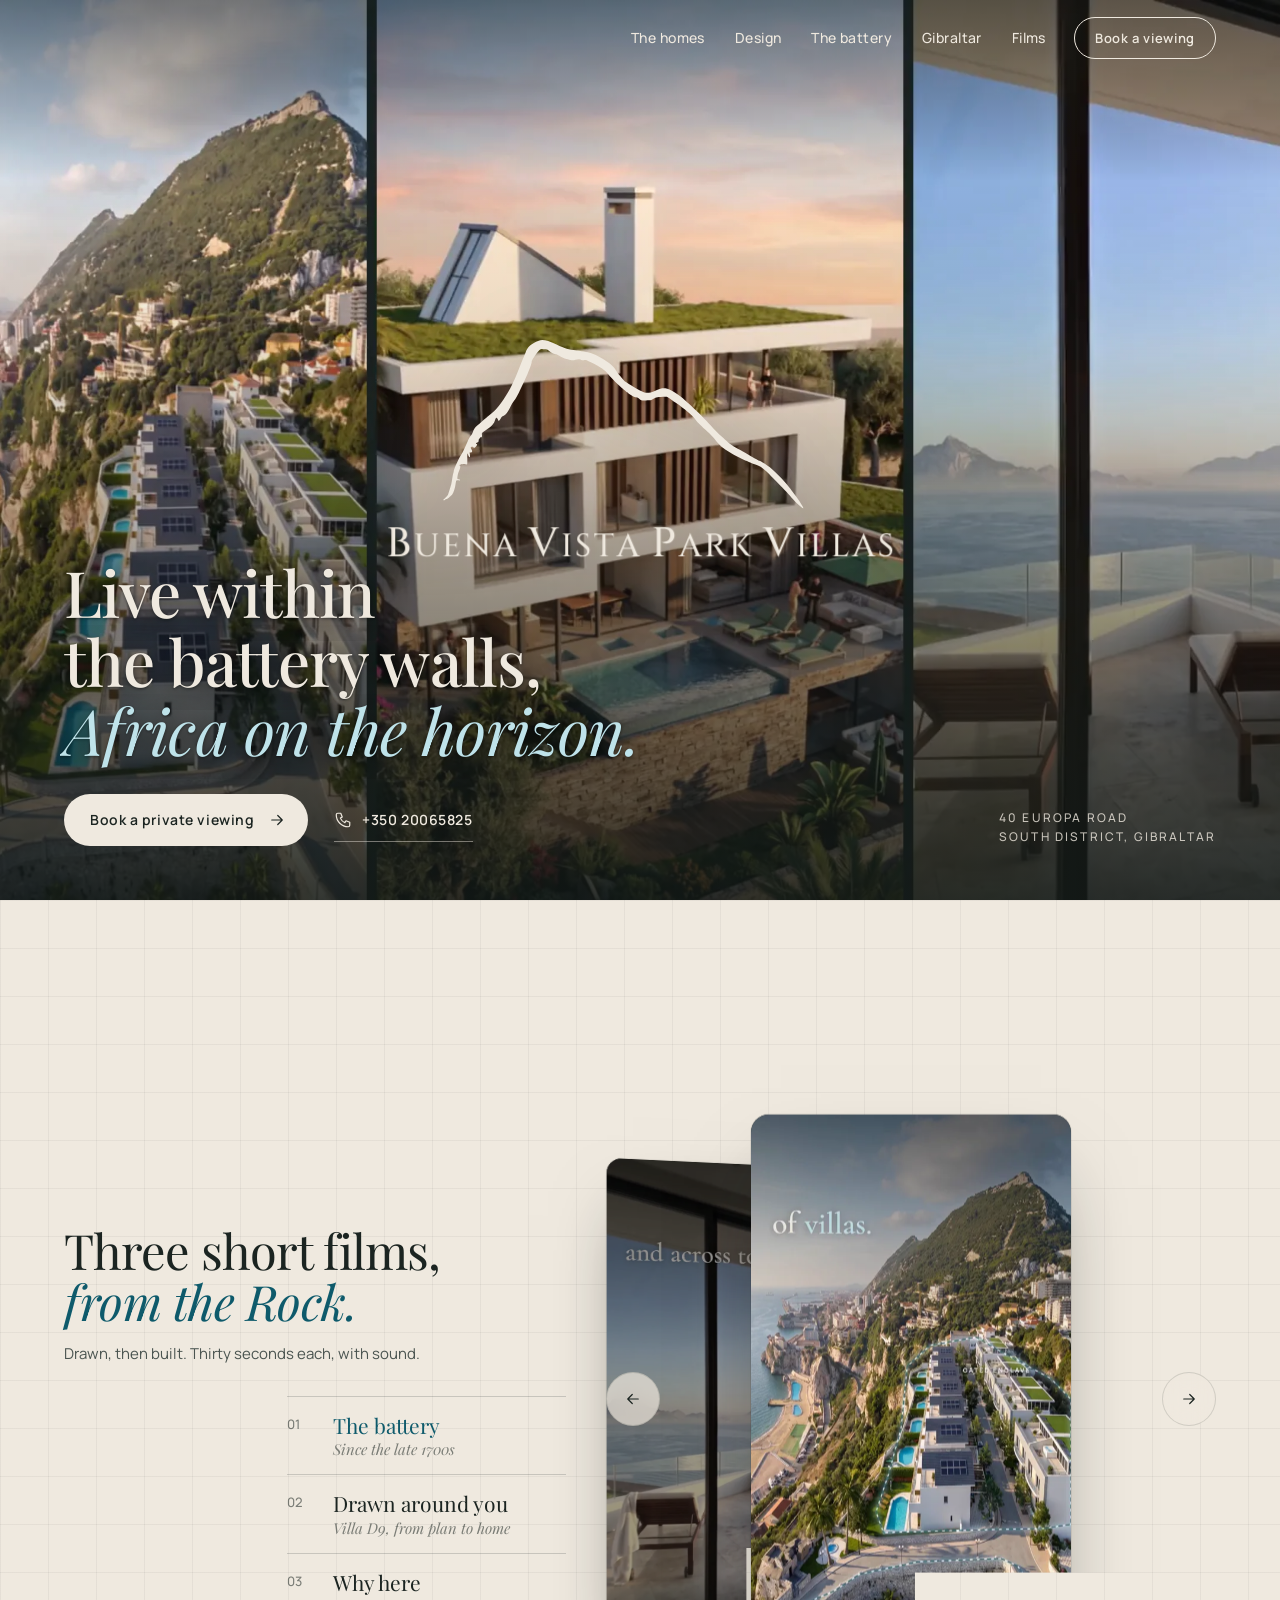
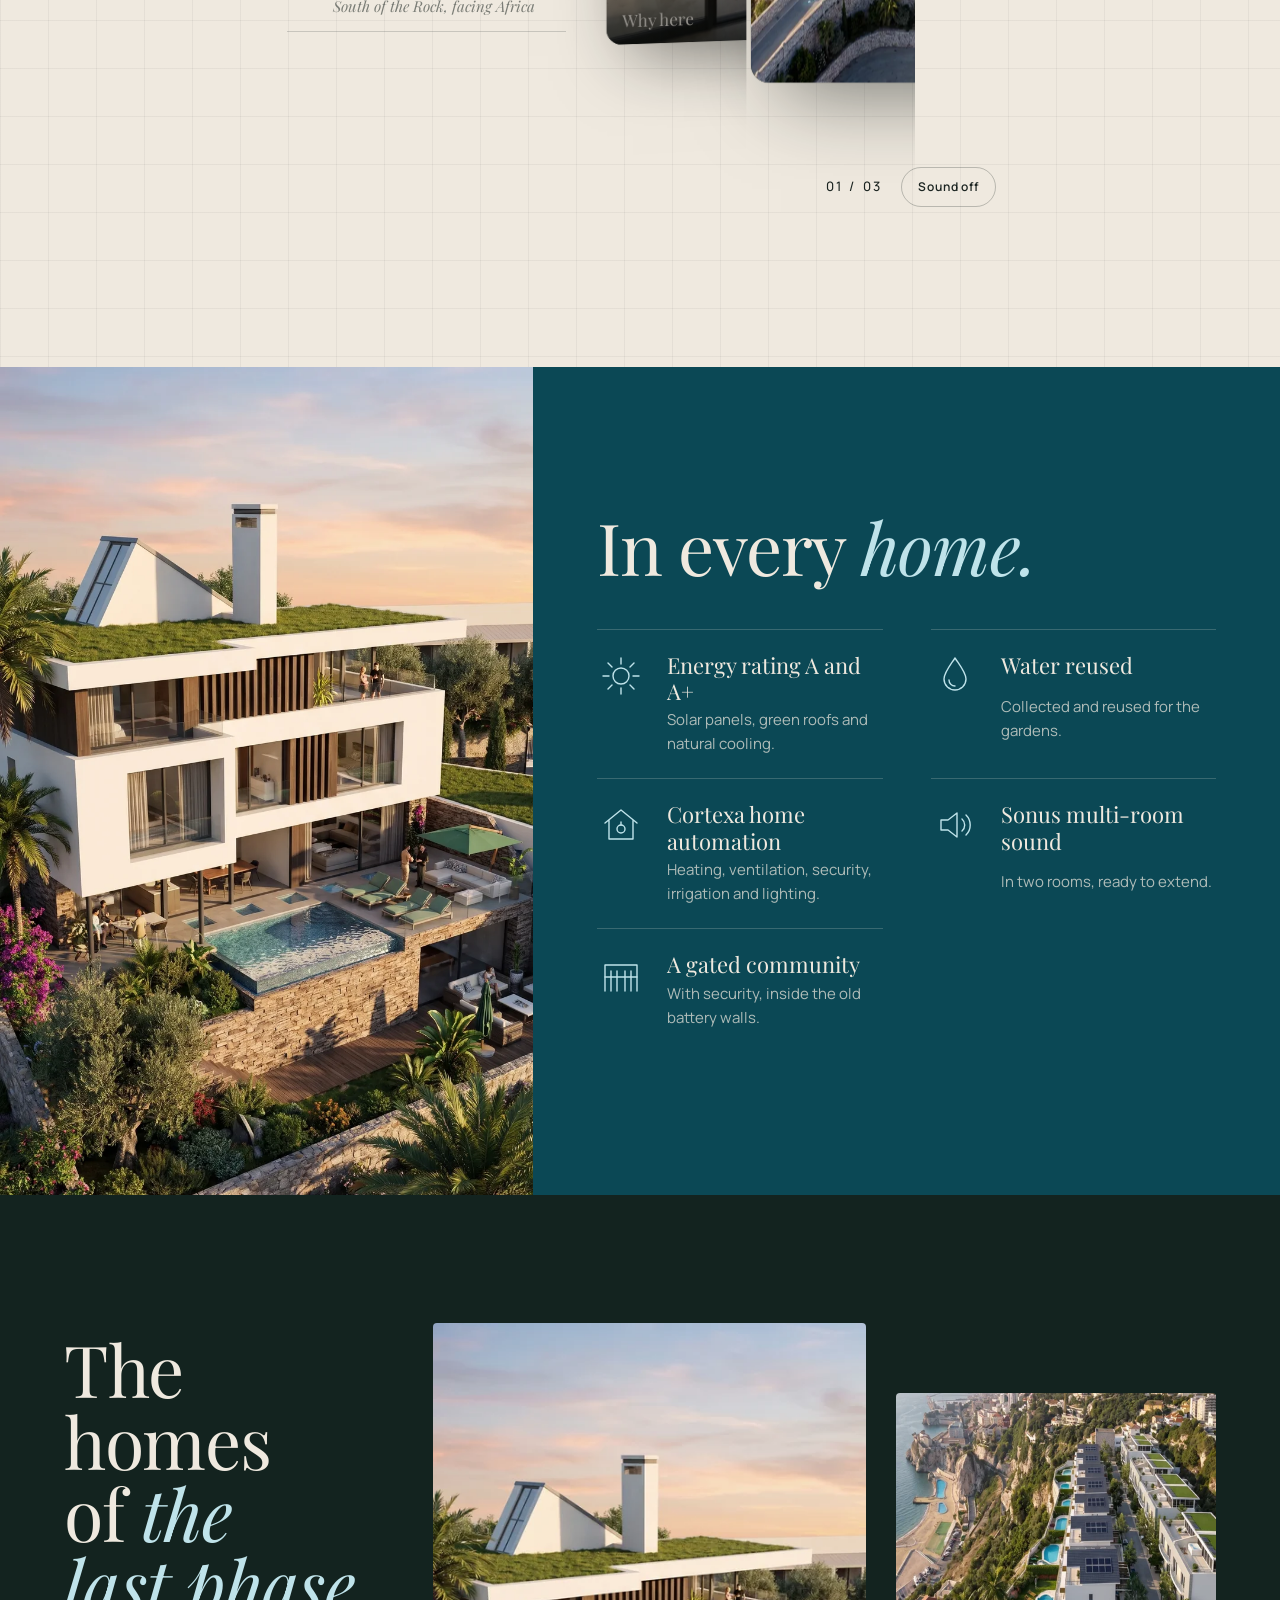
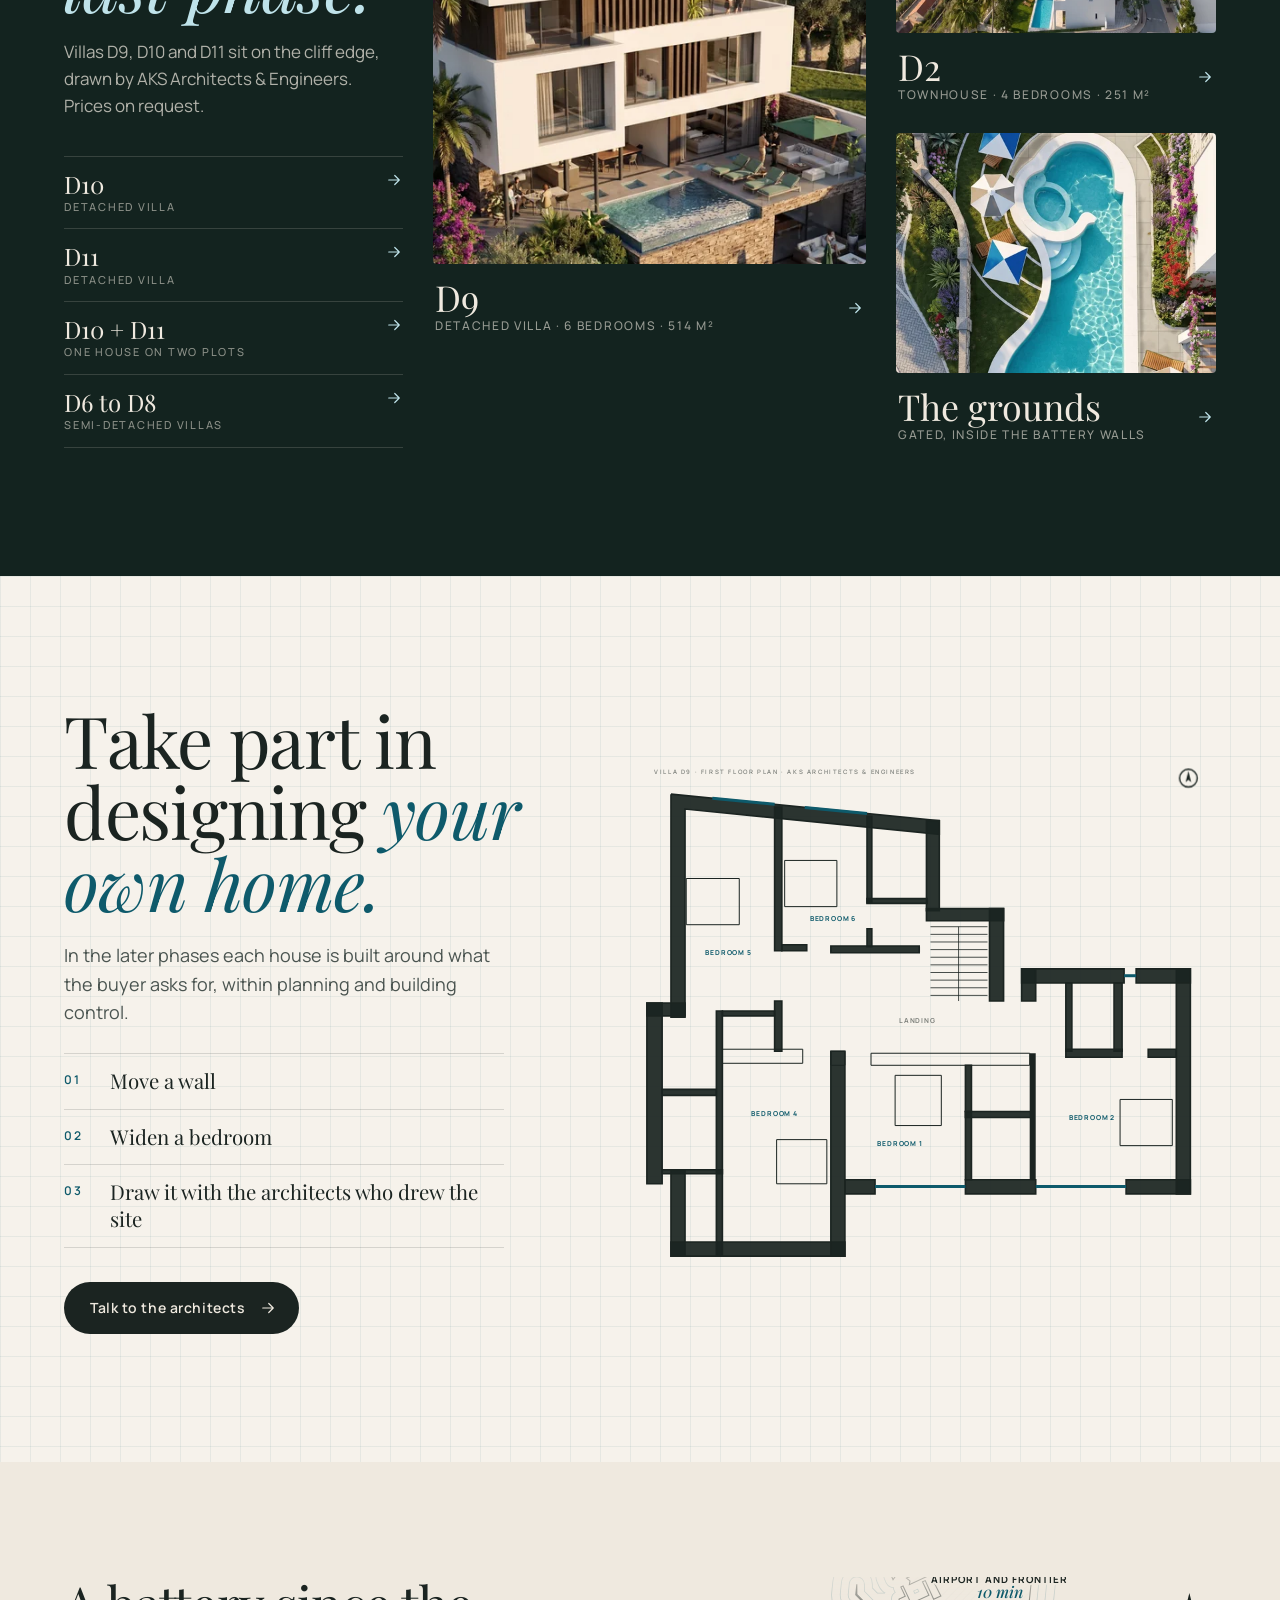
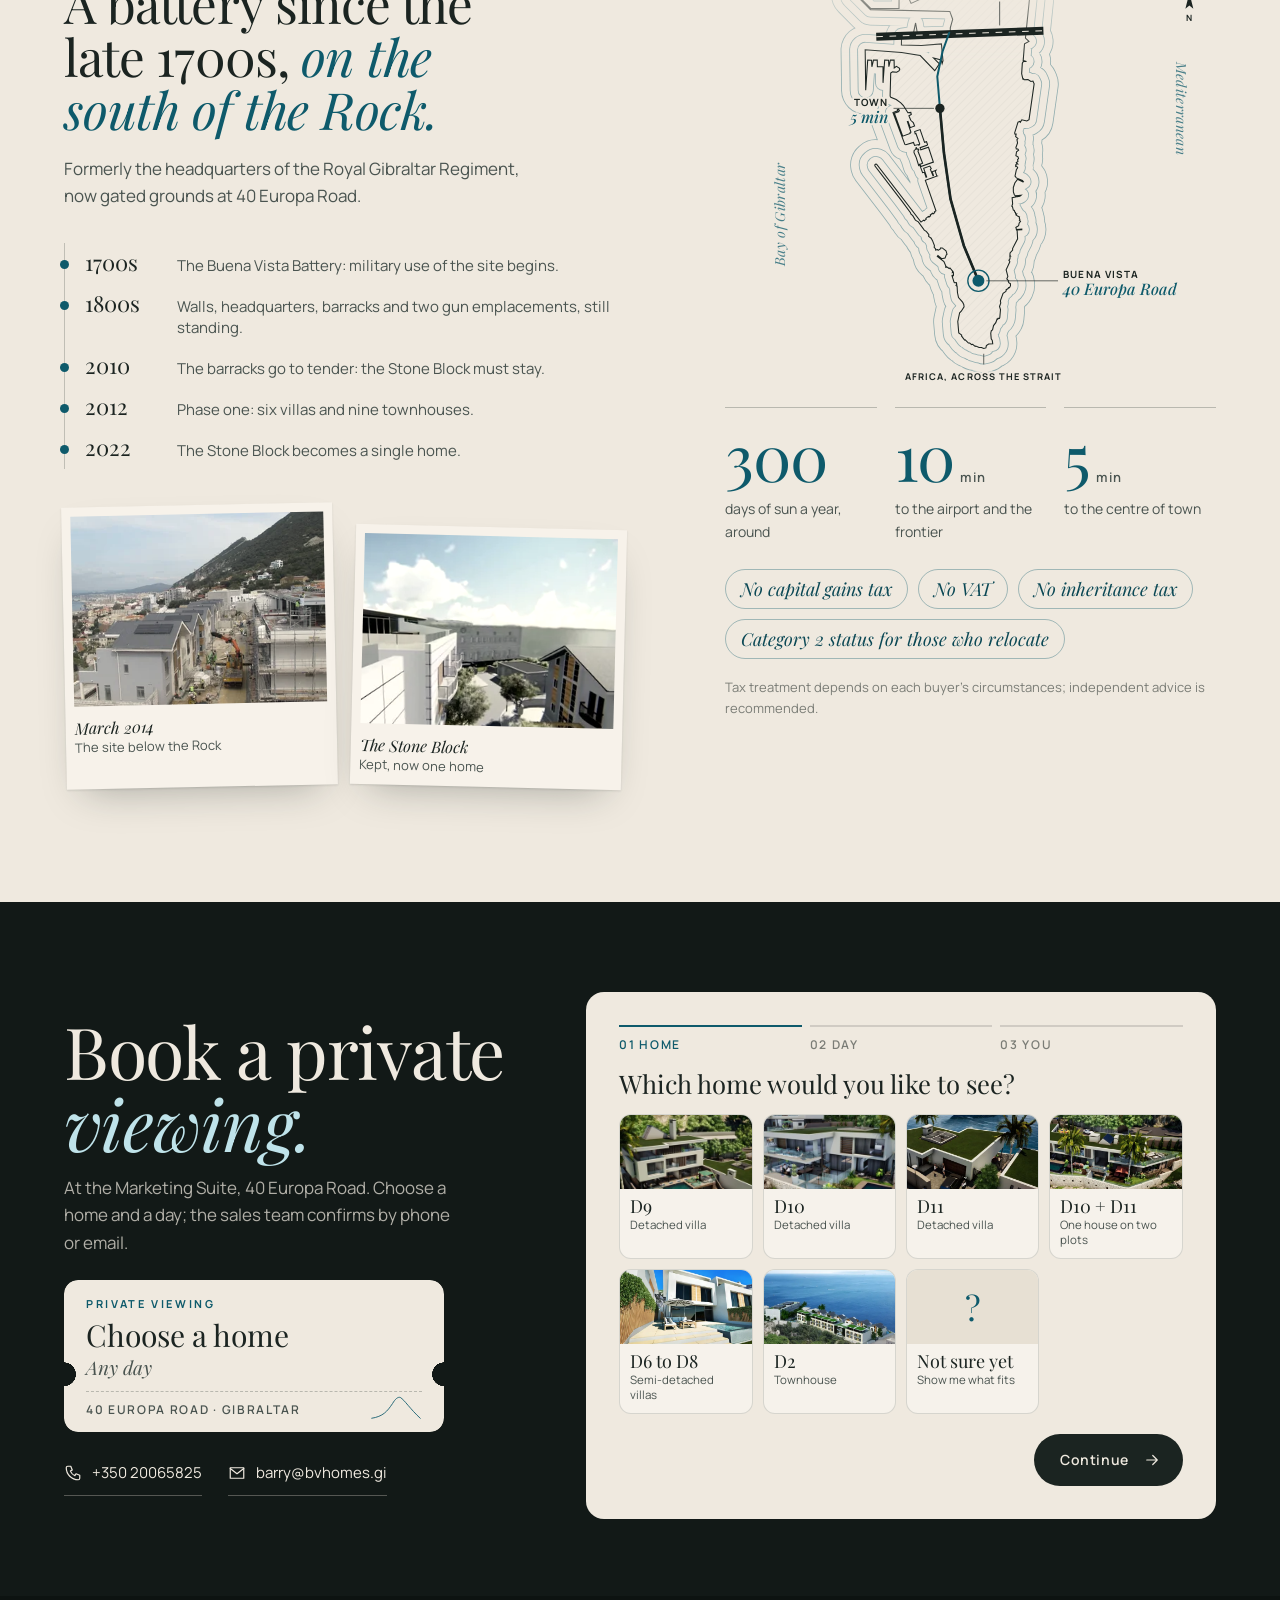
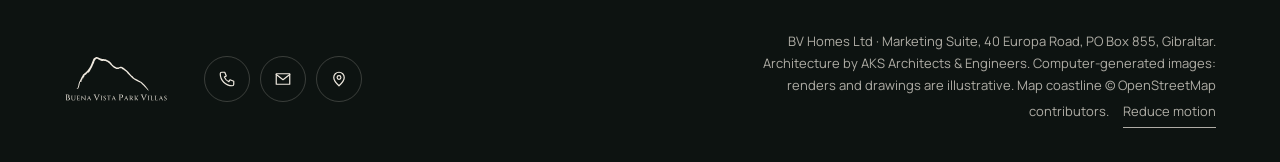
==== index.html @ 168d34a1 "Buena Vista: prévia do site (build)" ====
<!doctype html>
<html lang="en-GB">
<head>
<meta charset="utf-8">
<meta name="viewport" content="width=device-width, initial-scale=1, viewport-fit=cover">
<title>Buena Vista Park Villas | Luxury villas in Gibraltar</title>
<meta name="description" content="Villas and townhouses on the old Buena Vista Battery, South District, Gibraltar. Views to Africa, a gated community, homes designed with the buyer. Book a private viewing: +350 20065825.">
<meta name="robots" content="noindex">
<link rel="canonical" href="https://tomas476.github.io/buena-vista/">
<meta property="og:type" content="website">
<meta property="og:site_name" content="Buena Vista Park Villas">
<meta property="og:title" content="Buena Vista Park Villas | Luxury villas in Gibraltar">
<meta property="og:description" content="Villas and townhouses on the old Buena Vista Battery, South District, Gibraltar. Views to Africa, a gated community, homes designed with the buyer. Book a private viewing: +350 20065825.">
<meta property="og:url" content="https://tomas476.github.io/buena-vista/">
<meta property="og:image" content="https://tomas476.github.io/buena-vista/img/og.jpg">
<meta property="og:image:width" content="1200">
<meta property="og:image:height" content="630">
<meta property="og:image:alt" content="Buena Vista Park Villas, Gibraltar: villas on the cliff edge above the sea.">
<meta name="twitter:card" content="summary_large_image">
<meta name="theme-color" content="#1B2421">
<link rel="icon" href="img/icon.svg" type="image/svg+xml">
<link rel="apple-touch-icon" href="img/icon-180.png">
<script>(function(){var d=document.documentElement;d.style.setProperty('--u',(innerHeight/100)+'px');try{if(localStorage.getItem('still')==='1')d.classList.add('still')}catch(e){}})()</script>
<link rel="preload" href="fonts/bodoni.woff2" as="font" type="font/woff2" crossorigin>
<link rel="preload" as="image" href="media/hero-720x1280.webp" media="(max-aspect-ratio: 4/5)" fetchpriority="high">
<link rel="preload" as="image" href="media/hero-1920.webp" media="(min-aspect-ratio: 4/5)" fetchpriority="high">
<link rel="preload" as="font" type="font/woff2" href="fonts/playfair.woff2" crossorigin>
<script>(function(){var d=document.documentElement,s=0;try{s=localStorage.getItem('still')==='1'}catch(e){}if(!s&&!matchMedia('(prefers-reduced-motion: reduce)').matches)d.classList.add('intro-on')})()</script>
<link rel="stylesheet" href="css/site.css?v=2411a">
<script type="application/ld+json">{"@context": "https://schema.org", "@type": "Residence", "name": "Buena Vista Park Villas", "description": "Gated community of luxury villas and townhouses on the former Buena Vista Barracks, South District, Gibraltar.", "address": {"@type": "PostalAddress", "streetAddress": "40 Europa Road", "addressLocality": "Gibraltar", "addressCountry": "GI"}, "telephone": "+350 20065825", "email": "barry@bvhomes.gi"}</script>
</head>
<body class="home">
<svg width="0" height="0" style="position:absolute" aria-hidden="true">
  <symbol id="i-call" viewBox="0 0 24 24"><path d="M5 3h4l2 5-2.5 1.5a11 11 0 0 0 6 6L16 13l5 2v4a2 2 0 0 1-2 2A16 16 0 0 1 3 5a2 2 0 0 1 2-2Z"/></symbol>
  <symbol id="i-mail" viewBox="0 0 24 24"><path d="M3 5h18v14H3z"/><path d="m3 6 9 7 9-7"/></symbol>
  <symbol id="i-pin" viewBox="0 0 24 24"><path d="M12 21s7-6.2 7-11a7 7 0 1 0-14 0c0 4.8 7 11 7 11Z"/><circle cx="12" cy="10" r="2.5"/></symbol>
  <symbol id="i-wa" viewBox="0 0 24 24"><path d="M4 20l1.3-3.9A8 8 0 1 1 8 19z"/><path d="M9 8.5c0 3 2.5 6 5.5 6.5l1.2-1.4-1.8-1-1 .8a4.5 4.5 0 0 1-2.3-2.3l.8-1-1-1.8z"/></symbol>
  <symbol id="i-arrow" viewBox="0 0 24 24"><path d="M5 12h14M13 6l6 6-6 6"/></symbol>
  <symbol id="i-play" viewBox="0 0 24 24"><path d="M8 5.5v13l10.5-6.5z"/></symbol>
</svg>
<a class="skip" href="#main">Skip to content</a>

<header class="bar" id="bar">
  <a class="logo" href="index.html" aria-label="Buena Vista Park Villas, home"><svg class="logo-svg" viewBox="0 -16 1260 556" aria-hidden="true"><g class="rock" transform="translate(94.1 -30) scale(0.93)"><path transform="translate(0 480) scale(.1 -.1)" d="M3123 4501 c-187 -69 -294 -165 -342 -306 -8 -22 -24 -62 -36 -90 -47 -105 -88 -205 -145 -355 -131 -349 -293 -656 -459 -870 -36 -47 -85 -110 -108 -141 -25 -35 -104 -108 -205 -190 -89 -73 -192 -161 -228 -195 -36 -33 -78 -69 -92 -78 -35 -23 -84 -100 -102 -159 -7 -25 -32 -67 -54 -94 -24 -28 -58 -89 -82 -148 -56 -134 -137 -303 -164 -340 -52 -72 -196 -387 -196 -431 0 -12 -5 -35 -11 -50 -5 -16 -17 -71 -25 -124 -24 -161 -31 -192 -64 -285 -17 -49 -36 -109 -42 -132 -8 -34 -23 -55 -76 -103 -53 -48 -63 -60 -49 -66 10 -4 25 0 35 9 9 8 29 18 43 22 14 3 44 23 66 43 23 20 52 45 66 54 36 25 84 155 102 279 19 124 16 120 70 112 38 -5 45 -3 45 11 0 10 -8 16 -22 16 -47 0 -52 12 -39 86 7 38 20 87 30 109 39 84 53 155 31 155 -5 0 -10 7 -10 16 0 8 4 13 9 9 5 -3 13 -1 16 5 4 6 14 10 23 9 10 -1 25 1 35 6 9 4 32 5 50 2 17 -3 41 -7 52 -9 19 -3 20 2 18 139 -2 89 1 143 7 143 6 0 10 -7 10 -15 0 -24 33 -86 44 -82 13 4 13 59 2 100 -8 28 -8 29 24 25 43 -4 53 39 20 84 -12 16 -20 37 -18 46 4 22 51 28 68 8 19 -23 32 -20 68 17 34 35 42 67 17 67 -8 0 -15 7 -15 15 0 8 8 15 18 15 22 0 54 32 51 52 -3 26 1 37 27 67 25 31 51 43 39 19 -4 -7 1 -4 10 7 12 15 15 31 10 66 -7 46 -7 46 106 124 168 116 205 159 240 275 18 59 45 61 67 5 8 -22 16 -41 18 -43 6 -9 47 38 65 75 17 34 28 45 60 55 55 16 114 92 186 238 31 63 71 131 89 151 66 76 122 186 353 699 58 129 111 279 111 316 0 31 30 86 111 200 71 100 123 148 153 140 11 -3 46 -6 77 -6 48 0 62 -5 99 -32 73 -56 113 -77 185 -99 39 -12 81 -29 95 -39 25 -18 135 -75 135 -70 0 1 38 -10 86 -24 98 -30 139 -32 199 -11 57 20 124 20 141 -1 11 -13 25 -15 75 -10 61 6 62 6 214 -70 223 -111 343 -195 426 -296 83 -102 285 -304 379 -379 39 -31 79 -66 89 -78 11 -11 25 -21 33 -21 7 0 13 -4 13 -9 0 -4 39 -33 86 -64 70 -46 92 -55 115 -50 31 6 63 -10 112 -56 28 -25 32 -26 155 -25 127 0 127 0 198 42 74 44 87 47 326 54 16 1 46 -13 75 -35 26 -20 107 -77 178 -126 241 -167 405 -307 521 -445 71 -86 93 -108 253 -257 159 -148 199 -189 263 -270 115 -146 173 -195 388 -330 87 -54 386 -209 404 -209 3 0 30 -11 61 -25 31 -15 95 -41 143 -59 231 -88 214 -75 562 -425 173 -174 342 -350 375 -391 102 -128 336 -352 352 -336 14 14 -95 186 -231 365 -39 51 -84 112 -100 135 -109 153 -354 412 -518 548 -64 52 -274 188 -291 188 -5 0 -198 110 -457 260 -36 21 -101 56 -145 78 -94 47 -173 103 -270 194 -38 35 -90 82 -115 103 -88 75 -183 171 -283 285 -119 134 -363 380 -492 496 -49 45 -121 109 -160 144 -202 181 -408 309 -531 329 -71 11 -113 2 -264 -59 -225 -91 -260 -85 -570 98 -80 47 -168 103 -197 124 -59 43 -238 259 -276 334 -61 119 -347 314 -607 413 -64 25 -221 54 -405 76 -208 25 -287 48 -518 156 -234 110 -362 137 -464 100z"/></g><g class="word" transform="translate(14.5 520) scale(0.1)"><path d="M131.0 -73.0V-627.0Q131.0 -653.0 112.0 -671.5Q93.0 -690.0 67.0 -690.0H55.0L54.0 -700.0H283.0Q354.0 -700.0 405.5 -680.0Q457.0 -660.0 484.5 -622.5Q512.0 -585.0 512.0 -532.0Q512.0 -488.0 495.5 -456.5Q479.0 -425.0 453.0 -406.5Q427.0 -388.0 398.0 -381.0Q450.0 -374.0 489.5 -348.0Q529.0 -322.0 550.0 -282.0Q571.0 -242.0 571.0 -190.0Q571.0 -132.0 541.5 -89.0Q512.0 -46.0 456.0 -23.0Q400.0 0.0 322.0 0.0H54.0L55.0 -10.0H67.0Q93.0 -10.0 112.0 -28.5Q131.0 -47.0 131.0 -73.0ZM224.0 -664.0V-39.0H305.0Q355.0 -39.0 390.5 -57.0Q426.0 -75.0 445.0 -111.0Q464.0 -147.0 464.0 -199.0Q464.0 -251.0 445.0 -284.5Q426.0 -318.0 396.0 -336.5Q366.0 -355.0 329.5 -362.5Q293.0 -370.0 258.0 -370.0V-379.0Q281.0 -379.0 307.0 -385.0Q333.0 -391.0 356.5 -406.0Q380.0 -421.0 394.5 -449.5Q409.0 -478.0 409.0 -523.0Q409.0 -570.0 393.0 -601.5Q377.0 -633.0 345.5 -648.5Q314.0 -664.0 269.0 -664.0Z M891.06 -546.0V-538.2H878.58Q861.4200000000001 -538.2 849.33 -527.28Q837.24 -516.36 837.24 -499.20000000000005V-202.8Q837.24 -146.64000000000001 857.13 -104.52000000000001Q877.02 -62.400000000000006 913.29 -39.39Q949.56 -16.38 997.9200000000001 -16.38Q1048.62 -16.38 1086.4499999999998 -38.22Q1124.28 -60.06 1144.9499999999998 -99.84Q1165.62 -139.62 1165.62 -192.66V-499.20000000000005Q1165.62 -516.36 1153.53 -527.28Q1141.44 -538.2 1124.28 -538.2H1111.8V-546.0H1262.3400000000001V-538.2H1249.8600000000001Q1232.7 -538.2 1220.6100000000001 -527.28Q1208.52 -516.36 1208.52 -499.20000000000005V-194.22Q1208.52 -132.6 1182.3899999999999 -86.58Q1156.26 -40.56 1107.51 -14.82Q1058.76 10.92 993.24 10.92Q922.26 10.92 870.78 -14.43Q819.3 -39.78 792.0 -85.8Q764.7 -131.82 764.7 -193.44V-499.20000000000005Q764.7 -516.36 752.61 -527.28Q740.52 -538.2 723.36 -538.2H710.88V-546.0Z M1791.12 -137.28 1749.0 0.0H1398.7799999999997V-7.800000000000001H1408.9199999999998Q1429.1999999999998 -7.800000000000001 1443.6299999999999 -22.230000000000004Q1458.06 -36.660000000000004 1458.84 -56.940000000000005V-489.06Q1458.84 -509.34000000000003 1444.02 -523.77Q1429.1999999999998 -538.2 1408.9199999999998 -538.2H1399.56L1398.7799999999997 -546.0H1648.3799999999999Q1665.54 -546.0 1684.6499999999999 -548.34Q1703.7599999999998 -550.6800000000001 1720.1399999999999 -553.8000000000001Q1736.52 -556.9200000000001 1743.54 -560.04V-449.28000000000003H1735.7399999999998V-461.76Q1735.7399999999998 -485.94 1720.1399999999999 -502.32Q1706.8799999999999 -515.58 1687.3799999999999 -518.7H1531.3799999999999V-282.36H1653.84Q1674.12 -283.14 1687.3799999999999 -297.18Q1700.6399999999999 -311.22 1700.6399999999999 -330.72V-340.08H1708.4399999999998V-198.12H1700.6399999999999V-208.26000000000002Q1700.6399999999999 -227.76000000000002 1687.3799999999999 -241.8Q1674.12 -255.84 1653.84 -255.84H1531.3799999999999V-27.3H1639.7999999999997Q1680.36 -27.3 1707.6599999999999 -40.95Q1734.9599999999998 -54.6 1752.8999999999999 -79.56Q1770.84 -104.52000000000001 1783.32 -137.28Z M1974.3599999999997 -557.7 2389.3199999999997 -131.82V-490.62Q2388.54 -510.90000000000003 2374.89 -524.5500000000001Q2361.24 -538.2 2340.9599999999996 -538.2H2326.14V-546.0H2511.7799999999997V-538.2H2497.74Q2478.24 -538.2 2464.2 -524.5500000000001Q2450.16 -510.90000000000003 2449.3799999999997 -490.62V-88.92Q2449.3799999999997 -62.400000000000006 2451.33 -39.39Q2453.2799999999997 -16.38 2454.8399999999997 -3.12L2457.18 10.92H2450.16L2034.4199999999998 -414.96000000000004L2035.1999999999998 -55.38Q2035.1999999999998 -35.88 2049.24 -21.840000000000003Q2063.2799999999997 -7.800000000000001 2082.7799999999997 -7.800000000000001H2097.6V0.0H1911.9599999999998V-7.800000000000001H1926.7799999999997Q1946.2799999999997 -7.800000000000001 1960.3199999999997 -21.840000000000003Q1974.3599999999997 -35.88 1974.3599999999997 -55.38V-460.2Q1974.3599999999997 -501.54 1970.4599999999998 -529.62L1966.5599999999997 -557.7Z M2881.4399999999996 -558.48 3099.0599999999995 -54.6Q3110.7599999999998 -29.64 3129.4799999999996 -19.5Q3148.2 -7.800000000000001 3166.1399999999994 -7.800000000000001H3172.3799999999997V0.0H2972.7V-7.800000000000001H2979.7199999999993Q2995.3199999999997 -7.800000000000001 3007.0199999999995 -20.67Q3018.7199999999993 -33.54 3009.3599999999997 -56.940000000000005L2963.3399999999997 -177.06H2762.0999999999995L2712.9599999999996 -54.6Q2708.2799999999997 -40.56 2712.1799999999994 -30.42Q2716.0799999999995 -19.5 2725.0499999999993 -13.65Q2734.0199999999995 -7.800000000000001 2743.3799999999997 -7.800000000000001H2750.3999999999996V0.0H2590.4999999999995V-7.800000000000001H2597.5199999999995Q2615.4599999999996 -7.800000000000001 2634.1799999999994 -19.5Q2651.3399999999997 -28.86 2663.0399999999995 -50.7L2842.4399999999996 -471.12Q2843.2199999999993 -472.68 2848.2899999999995 -483.21000000000004Q2853.3599999999997 -493.74 2859.2099999999996 -508.56Q2865.0599999999995 -523.38 2869.74 -537.4200000000001Q2874.4199999999996 -551.46 2874.4199999999996 -558.48ZM2773.0199999999995 -203.58H2953.2L2865.0599999999995 -434.46000000000004Z M3811.8999999999996 16.0 3524.8999999999996 -627.0Q3509.8999999999996 -661.0 3484.8999999999996 -675.5Q3459.8999999999996 -690.0 3436.8999999999996 -690.0H3428.8999999999996V-700.0H3684.8999999999996V-690.0H3675.8999999999996Q3656.8999999999996 -690.0 3642.3999999999996 -674.0Q3627.8999999999996 -658.0 3638.8999999999996 -628.0H3637.8999999999996L3833.8999999999996 -141.0L4040.8999999999996 -633.0Q4048.8999999999996 -659.0 4034.8999999999996 -674.0Q4019.8999999999996 -690.0 4000.8999999999996 -690.0H3991.8999999999996V-700.0H4196.9V-690.0H4187.9Q4165.9 -690.0 4140.9 -675.5Q4115.9 -661.0 4099.9 -627.0L3861.8999999999996 -96.0Q3861.8999999999996 -94.0 3855.3999999999996 -80.5Q3848.8999999999996 -67.0 3840.8999999999996 -48.0Q3832.8999999999996 -29.0 3827.3999999999996 -11.0Q3821.8999999999996 7.0 3820.8999999999996 16.0Z M4343.08 -56.940000000000005V-489.06Q4342.299999999999 -509.34000000000003 4327.869999999999 -523.77Q4313.44 -538.2 4293.16 -538.2H4283.0199999999995V-546.0H4475.679999999999V-538.2H4465.54Q4445.259999999999 -538.2 4430.83 -523.77Q4416.4 -509.34000000000003 4415.62 -489.06V-56.940000000000005Q4416.4 -36.660000000000004 4430.83 -22.230000000000004Q4445.259999999999 -7.800000000000001 4465.54 -7.800000000000001H4475.679999999999V0.0H4283.0199999999995V-7.800000000000001H4293.16Q4313.44 -7.800000000000001 4327.869999999999 -22.230000000000004Q4342.299999999999 -36.660000000000004 4343.08 -56.940000000000005Z M4779.82 -556.9200000000001Q4793.08 -556.9200000000001 4810.24 -555.3600000000001Q4827.4 -553.8000000000001 4844.5599999999995 -551.46Q4850.799999999999 -549.9 4857.039999999999 -549.12H4896.04V-532.74L4892.919999999999 -446.94H4885.9Q4885.9 -485.16 4858.599999999999 -507.78Q4831.299999999999 -530.4 4789.959999999999 -530.4Q4746.28 -530.4 4719.369999999999 -505.04999999999995Q4692.459999999999 -479.7 4692.459999999999 -445.38Q4691.679999999999 -428.22 4701.429999999999 -409.11Q4711.179999999999 -390.0 4731.459999999999 -373.62L4883.5599999999995 -246.48000000000002Q4910.86 -225.42000000000002 4922.17 -197.73000000000002Q4933.48 -170.04 4932.7 -140.4Q4931.139999999999 -71.76 4886.679999999999 -30.42Q4842.219999999999 10.92 4766.5599999999995 10.92Q4742.379999999999 10.92 4714.689999999999 6.24Q4686.999999999999 1.56 4662.82 -8.190000000000001Q4638.639999999999 -17.94 4623.82 -33.54Q4619.919999999999 -47.58 4620.3099999999995 -68.25Q4620.7 -88.92 4624.99 -110.75999999999999Q4629.28 -132.6 4636.299999999999 -149.76H4643.32Q4639.419999999999 -109.98 4654.629999999999 -78.78Q4669.839999999999 -47.58 4699.089999999999 -30.81Q4728.339999999999 -14.040000000000001 4766.5599999999995 -15.600000000000001Q4812.58 -17.16 4842.61 -44.07Q4872.639999999999 -70.98 4872.639999999999 -114.66000000000001Q4872.639999999999 -137.28 4862.5 -156.0Q4852.36 -174.72 4831.299999999999 -189.54000000000002L4686.219999999999 -312.78000000000003Q4656.58 -334.62 4644.1 -364.26Q4631.62 -393.90000000000003 4633.179999999999 -423.54Q4634.74 -458.64000000000004 4651.9 -489.45000000000005Q4669.0599999999995 -520.26 4701.429999999999 -538.59Q4733.799999999999 -556.9200000000001 4779.82 -556.9200000000001Z M5515.3 -560.82V-450.06L5507.5 -450.84000000000003V-462.54Q5507.5 -487.5 5491.51 -503.49Q5475.52 -519.48 5450.56 -520.26H5317.96V-56.940000000000005Q5318.74 -36.660000000000004 5333.17 -22.230000000000004Q5347.6 -7.800000000000001 5367.88 -7.800000000000001H5378.02V0.0H5185.36V-7.800000000000001H5195.5Q5215.78 -7.800000000000001 5230.21 -22.230000000000004Q5244.64 -36.660000000000004 5245.42 -56.940000000000005V-520.26H5112.82Q5087.86 -519.48 5071.87 -503.49Q5055.88 -487.5 5055.88 -462.54V-450.84000000000003L5048.08 -450.06V-560.82Q5055.88 -557.7 5071.87 -554.58Q5087.86 -551.46 5107.36 -549.12Q5126.86 -546.78 5143.24 -546.78H5420.14Q5437.3 -546.78 5456.41 -549.12Q5475.52 -551.46 5491.9 -554.58Q5508.28 -557.7 5515.3 -560.82Z M5867.0199999999995 -558.48 6084.639999999999 -54.6Q6096.339999999999 -29.64 6115.0599999999995 -19.5Q6133.78 -7.800000000000001 6151.719999999999 -7.800000000000001H6157.959999999999V0.0H5958.28V-7.800000000000001H5965.299999999999Q5980.9 -7.800000000000001 5992.599999999999 -20.67Q6004.299999999999 -33.54 5994.94 -56.940000000000005L5948.919999999999 -177.06H5747.679999999999L5698.539999999999 -54.6Q5693.86 -40.56 5697.759999999999 -30.42Q5701.66 -19.5 5710.629999999999 -13.65Q5719.599999999999 -7.800000000000001 5728.959999999999 -7.800000000000001H5735.98V0.0H5576.08V-7.800000000000001H5583.099999999999Q5601.039999999999 -7.800000000000001 5619.759999999999 -19.5Q5636.919999999999 -28.86 5648.62 -50.7L5828.0199999999995 -471.12Q5828.799999999999 -472.68 5833.869999999999 -483.21000000000004Q5838.94 -493.74 5844.789999999999 -508.56Q5850.639999999999 -523.38 5855.32 -537.4200000000001Q5859.999999999999 -551.46 5859.999999999999 -558.48ZM5758.599999999999 -203.58H5938.78L5850.639999999999 -434.46000000000004Z M6562.48 -73.0V-627.0Q6562.48 -653.0 6543.48 -671.5Q6524.48 -690.0 6498.48 -690.0H6486.48L6485.48 -700.0H6770.48Q6842.48 -700.0 6890.98 -676.5Q6939.48 -653.0 6964.98 -609.5Q6990.48 -566.0 6990.48 -507.0Q6991.48 -460.0 6972.98 -421.5Q6954.48 -383.0 6923.48 -357.0Q6892.48 -331.0 6852.98 -318.5Q6813.48 -306.0 6771.48 -310.0Q6729.48 -314.0 6689.48 -337.0V-347.0L6705.48 -345.0Q6720.48 -344.0 6744.98 -346.0Q6769.48 -348.0 6795.98 -358.0Q6822.48 -368.0 6845.98 -392.0Q6869.48 -416.0 6881.48 -457.0Q6884.48 -469.0 6886.48 -485.5Q6888.48 -502.0 6887.48 -517.0Q6886.48 -584.0 6851.98 -625.0Q6817.48 -666.0 6754.48 -666.0H6655.48V-73.0Q6656.48 -47.0 6674.98 -28.5Q6693.48 -10.0 6719.48 -10.0H6732.48V0.0H6485.48V-10.0H6498.48Q6524.48 -10.0 6542.98 -28.5Q6561.48 -47.0 6562.48 -73.0Z M7371.94 -558.48 7589.5599999999995 -54.6Q7601.259999999999 -29.64 7619.98 -19.5Q7638.7 -7.800000000000001 7656.639999999999 -7.800000000000001H7662.879999999999V0.0H7463.2V-7.800000000000001H7470.219999999999Q7485.82 -7.800000000000001 7497.5199999999995 -20.67Q7509.219999999999 -33.54 7499.86 -56.940000000000005L7453.839999999999 -177.06H7252.599999999999L7203.459999999999 -54.6Q7198.78 -40.56 7202.679999999999 -30.42Q7206.58 -19.5 7215.549999999999 -13.65Q7224.5199999999995 -7.800000000000001 7233.879999999999 -7.800000000000001H7240.9V0.0H7081.0V-7.800000000000001H7088.0199999999995Q7105.959999999999 -7.800000000000001 7124.679999999999 -19.5Q7141.839999999999 -28.86 7153.54 -50.7L7332.94 -471.12Q7333.719999999999 -472.68 7338.789999999999 -483.21000000000004Q7343.86 -493.74 7349.709999999999 -508.56Q7355.5599999999995 -523.38 7360.24 -537.4200000000001Q7364.919999999999 -551.46 7364.919999999999 -558.48ZM7263.5199999999995 -203.58H7443.7L7355.5599999999995 -434.46000000000004Z M7813.36 -56.940000000000005V-489.06Q7812.58 -509.34000000000003 7798.15 -523.77Q7783.719999999999 -538.2 7763.44 -538.2H7753.299999999999V-546.0H7982.62Q8017.719999999999 -546.0 8048.139999999999 -536.64Q8078.5599999999995 -527.28 8100.01 -508.95Q8121.46 -490.62 8133.9400000000005 -463.32000000000005Q8146.42 -436.02000000000004 8146.42 -399.36Q8146.42 -363.48 8130.04 -329.55Q8113.66 -295.62 8084.41 -273.78Q8055.16 -251.94 8015.379999999999 -250.38Q8032.54 -244.14000000000001 8049.7 -226.20000000000002Q8066.86 -208.26000000000002 8079.339999999999 -191.1Q8079.339999999999 -190.32 8089.089999999999 -176.28Q8098.839999999999 -162.24 8113.66 -141.57Q8128.48 -120.9 8143.69 -100.62Q8158.9 -80.34 8170.599999999999 -67.08Q8186.2 -48.36 8201.41 -35.49Q8216.619999999999 -22.62 8234.169999999998 -15.21Q8251.72 -7.800000000000001 8273.56 -7.800000000000001V0.0H8218.96Q8181.5199999999995 0.0 8152.66 -9.75Q8123.799999999999 -19.5 8102.74 -36.269999999999996Q8081.679999999999 -53.04 8066.86 -72.54Q8063.74 -78.0 8053.99 -92.82Q8044.24 -107.64 8032.15 -126.75Q8020.0599999999995 -145.86 8008.36 -164.58Q7996.66 -183.3 7988.08 -196.95Q7979.5 -210.6 7977.16 -214.5Q7963.9 -235.56 7947.5199999999995 -250.77Q7931.139999999999 -265.98 7911.639999999999 -266.76V-274.56Q7912.42 -274.56 7922.95 -274.17Q7933.48 -273.78000000000003 7947.5199999999995 -274.56Q7967.799999999999 -275.34000000000003 7990.8099999999995 -281.58000000000004Q8013.82 -287.82 8032.93 -305.76Q8052.04 -323.7 8061.4 -358.8Q8063.74 -366.6 8064.91 -378.3Q8066.08 -390.0 8065.299999999999 -402.48Q8064.5199999999995 -456.3 8038.389999999999 -486.33000000000004Q8012.259999999999 -516.36 7970.139999999999 -517.9200000000001Q7952.2 -519.48 7932.7 -519.09Q7913.2 -518.7 7899.16 -518.7H7885.9V-56.940000000000005Q7885.9 -36.660000000000004 7900.719999999999 -22.230000000000004Q7915.54 -7.800000000000001 7935.82 -7.800000000000001H7945.179999999999V0.0H7753.299999999999V-7.800000000000001H7763.44Q7783.719999999999 -7.800000000000001 7798.15 -22.230000000000004Q7812.58 -36.660000000000004 7813.36 -56.940000000000005Z M8418.58 -56.940000000000005V-489.06Q8417.8 -509.34000000000003 8403.369999999999 -523.77Q8388.94 -538.2 8368.66 -538.2H8358.52V-546.0H8551.18V-538.2H8541.039999999999Q8520.76 -538.2 8506.33 -523.77Q8491.9 -509.34000000000003 8491.119999999999 -489.06V-56.940000000000005Q8491.9 -36.660000000000004 8506.33 -22.230000000000004Q8520.76 -7.800000000000001 8541.039999999999 -7.800000000000001H8551.18V0.0H8358.52V-7.800000000000001H8368.66Q8388.94 -7.800000000000001 8403.369999999999 -22.230000000000004Q8417.8 -36.660000000000004 8418.58 -56.940000000000005ZM8843.68 -546.0V-538.98H8840.56Q8814.82 -538.98 8792.199999999999 -528.84Q8775.039999999999 -520.26 8761.0 -507.78000000000003L8583.16 -300.3L8789.86 -45.24Q8807.02 -27.3 8824.18 -17.94Q8841.34 -8.58 8865.52 -7.800000000000001V0.0H8821.84Q8814.039999999999 0.0 8797.66 -1.17Q8781.279999999999 -2.34 8761.779999999999 -7.0200000000000005Q8742.279999999999 -11.700000000000001 8722.779999999999 -22.23Q8703.279999999999 -32.76 8688.46 -51.480000000000004Q8686.9 -53.04 8674.029999999999 -69.03Q8661.16 -85.02 8641.66 -109.59Q8622.16 -134.16 8600.71 -161.46Q8579.26 -188.76000000000002 8559.76 -212.16L8528.56 -251.16L8516.08 -266.76L8700.94 -502.32Q8711.08 -515.58 8704.45 -527.28Q8697.82 -538.98 8682.22 -538.98H8674.42V-546.0Z M9506.6 16.0 9219.6 -627.0Q9204.6 -661.0 9179.6 -675.5Q9154.6 -690.0 9131.6 -690.0H9123.6V-700.0H9379.6V-690.0H9370.6Q9351.6 -690.0 9337.1 -674.0Q9322.6 -658.0 9333.6 -628.0H9332.6L9528.6 -141.0L9735.6 -633.0Q9743.6 -659.0 9729.6 -674.0Q9714.6 -690.0 9695.6 -690.0H9686.6V-700.0H9891.6V-690.0H9882.6Q9860.6 -690.0 9835.6 -675.5Q9810.6 -661.0 9794.6 -627.0L9556.6 -96.0Q9556.6 -94.0 9550.1 -80.5Q9543.6 -67.0 9535.6 -48.0Q9527.6 -29.0 9522.1 -11.0Q9516.6 7.0 9515.6 16.0Z M10037.78 -56.940000000000005V-489.06Q10037.0 -509.34000000000003 10022.57 -523.77Q10008.140000000001 -538.2 9987.86 -538.2H9977.720000000001V-546.0H10170.380000000001V-538.2H10160.24Q10139.960000000001 -538.2 10125.53 -523.77Q10111.1 -509.34000000000003 10110.32 -489.06V-56.940000000000005Q10111.1 -36.660000000000004 10125.53 -22.230000000000004Q10139.960000000001 -7.800000000000001 10160.24 -7.800000000000001H10170.380000000001V0.0H9977.720000000001V-7.800000000000001H9987.86Q10008.140000000001 -7.800000000000001 10022.57 -22.230000000000004Q10037.0 -36.660000000000004 10037.78 -56.940000000000005Z M10706.18 -137.28 10664.060000000001 0.0H10313.840000000002V-7.800000000000001H10323.980000000001Q10344.260000000002 -7.800000000000001 10358.690000000002 -22.230000000000004Q10373.12 -36.660000000000004 10373.900000000001 -56.940000000000005V-489.06Q10373.12 -509.34000000000003 10358.690000000002 -523.77Q10344.260000000002 -538.2 10323.980000000001 -538.2H10313.840000000002V-546.0H10506.500000000002V-538.2H10496.36Q10476.080000000002 -538.2 10461.650000000001 -523.77Q10447.220000000001 -509.34000000000003 10446.44 -489.06V-27.3H10554.86Q10595.420000000002 -27.3 10622.720000000001 -40.95Q10650.02 -54.6 10667.960000000001 -79.56Q10685.900000000001 -104.52000000000001 10698.380000000001 -137.28Z M11218.580000000002 -137.28 11176.460000000001 0.0H10826.240000000002V-7.800000000000001H10836.380000000001Q10856.660000000002 -7.800000000000001 10871.09 -22.230000000000004Q10885.52 -36.660000000000004 10886.300000000001 -56.940000000000005V-489.06Q10885.52 -509.34000000000003 10871.09 -523.77Q10856.660000000002 -538.2 10836.380000000001 -538.2H10826.240000000002V-546.0H11018.900000000001V-538.2H11008.76Q10988.480000000001 -538.2 10974.050000000001 -523.77Q10959.62 -509.34000000000003 10958.84 -489.06V-27.3H11067.26Q11107.820000000002 -27.3 11135.12 -40.95Q11162.42 -54.6 11180.36 -79.56Q11198.300000000001 -104.52000000000001 11210.78 -137.28Z M11574.98 -558.48 11792.6 -54.6Q11804.300000000001 -29.64 11823.02 -19.5Q11841.74 -7.800000000000001 11859.68 -7.800000000000001H11865.92V0.0H11666.24V-7.800000000000001H11673.26Q11688.86 -7.800000000000001 11700.560000000001 -20.67Q11712.26 -33.54 11702.9 -56.940000000000005L11656.880000000001 -177.06H11455.640000000001L11406.5 -54.6Q11401.82 -40.56 11405.720000000001 -30.42Q11409.62 -19.5 11418.59 -13.65Q11427.560000000001 -7.800000000000001 11436.92 -7.800000000000001H11443.94V0.0H11284.04V-7.800000000000001H11291.060000000001Q11309.0 -7.800000000000001 11327.720000000001 -19.5Q11344.880000000001 -28.86 11356.58 -50.7L11535.98 -471.12Q11536.76 -472.68 11541.83 -483.21000000000004Q11546.9 -493.74 11552.75 -508.56Q11558.6 -523.38 11563.28 -537.4200000000001Q11567.960000000001 -551.46 11567.960000000001 -558.48ZM11466.560000000001 -203.58H11646.74L11558.6 -434.46000000000004Z M12116.24 -556.9200000000001Q12129.5 -556.9200000000001 12146.66 -555.3600000000001Q12163.82 -553.8000000000001 12180.980000000001 -551.46Q12187.220000000001 -549.9 12193.460000000001 -549.12H12232.460000000001V-532.74L12229.34 -446.94H12222.32Q12222.32 -485.16 12195.02 -507.78Q12167.720000000001 -530.4 12126.380000000001 -530.4Q12082.7 -530.4 12055.79 -505.04999999999995Q12028.880000000001 -479.7 12028.880000000001 -445.38Q12028.1 -428.22 12037.85 -409.11Q12047.6 -390.0 12067.880000000001 -373.62L12219.980000000001 -246.48000000000002Q12247.28 -225.42000000000002 12258.59 -197.73000000000002Q12269.900000000001 -170.04 12269.12 -140.4Q12267.560000000001 -71.76 12223.100000000002 -30.42Q12178.640000000001 10.92 12102.980000000001 10.92Q12078.800000000001 10.92 12051.11 6.24Q12023.42 1.56 11999.240000000002 -8.190000000000001Q11975.060000000001 -17.94 11960.24 -33.54Q11956.34 -47.58 11956.73 -68.25Q11957.12 -88.92 11961.41 -110.75999999999999Q11965.7 -132.6 11972.720000000001 -149.76H11979.74Q11975.84 -109.98 11991.05 -78.78Q12006.26 -47.58 12035.51 -30.81Q12064.76 -14.040000000000001 12102.980000000001 -15.600000000000001Q12149.0 -17.16 12179.03 -44.07Q12209.060000000001 -70.98 12209.060000000001 -114.66000000000001Q12209.060000000001 -137.28 12198.920000000002 -156.0Q12188.78 -174.72 12167.720000000001 -189.54000000000002L12022.640000000001 -312.78000000000003Q11993.0 -334.62 11980.52 -364.26Q11968.04 -393.90000000000003 11969.6 -423.54Q11971.16 -458.64000000000004 11988.32 -489.45000000000005Q12005.480000000001 -520.26 12037.850000000002 -538.59Q12070.220000000001 -556.9200000000001 12116.24 -556.9200000000001Z"/></g></svg></a>
  <nav class="nav" aria-label="Main">
    <a href="index.html#homes">The homes</a>
    <a href="index.html#made">Design</a>
    <a href="index.html#site">The battery</a>
    <a href="index.html#gibraltar">Gibraltar</a>
    <a href="index.html#films">Films</a>
  </nav>
  <a class="bar-cta" href="viewing.html" data-cta="bar-viewing">Book a viewing</a>
  <button class="menu-btn" id="menuBtn" type="button" aria-expanded="false" aria-controls="menu"><span></span><span></span><b class="sr">Menu</b></button>
</header>

<div class="menu" id="menu" hidden>
  <nav aria-label="Menu">
    <a href="index.html#homes">The homes</a>
    <a href="index.html#made">Design your home</a>
    <a href="index.html#site">The battery</a>
    <a href="index.html#gibraltar">Gibraltar</a>
    <a href="index.html#films">Films</a>
    <a href="viewing.html" data-cta="menu-viewing"><em>Book a private viewing</em></a>
  </nav>
  <p class="menu-foot"><a href="tel:+35020065825" data-cta="menu-call"><svg class="ico" aria-hidden="true"><use href="#i-call"/></svg>+350 20065825</a><a href="mailto:barry@bvhomes.gi" data-cta="menu-mail"><svg class="ico" aria-hidden="true"><use href="#i-mail"/></svg>barry@bvhomes.gi</a></p>
</div>

<main id="main">

<section class="hero" id="top">
  <div class="hero-film">
    <video class="hv hv-wide" data-srcs="media/hero-1280.mp4 1280,media/hero-1920.mp4 1920" poster="media/hero-1920.webp" muted loop playsinline preload="none" aria-hidden="true"></video>
    <video class="hv hv-tall" data-srcs="media/hero-720x1280.mp4 720" poster="media/hero-720x1280.webp" muted loop playsinline preload="none" aria-hidden="true"></video>
    <img class="hv-poster hv-wide" src="media/hero-1920.webp" width="1920" height="1080" alt="Three views of Buena Vista: the villas under the Rock, villa D9 and a terrace facing Africa" fetchpriority="high">
    <img class="hv-poster hv-tall" src="media/hero-720x1280.webp" width="720" height="1280" alt="" fetchpriority="high">
  </div>
  <div class="intro" id="intro" aria-hidden="true"><svg class="logo-svg intro-svg" viewBox="0 -16 1260 556" aria-hidden="true"><g class="rock" transform="translate(94.1 -30) scale(0.93)"><mask id="inm" maskUnits="userSpaceOnUse" x="-40" y="-40" width="1120" height="560"><path class="rock-pen" pathLength="1" d="M64,444 L72,438 L80,426 L88,404 L96,376 L104,365 L112,347 L120,329 L128,308 L136,298 L144,284 L152,273 L160,262 L168,252 L176,246 L184,240 L192,232 L200,220 L208,218 L216,208 L224,200 L232,189 L240,174 L248,159 L256,143 L264,107 L272,88 L280,69 L288,57 L296,57 L304,49 L312,42 L320,39 L328,40 L336,42 L344,46 L352,50 L360,53 L368,57 L376,61 L384,64 L392,66 L400,67 L408,66 L416,66 L424,68 L432,69 L440,70 L448,74 L456,77 L464,82 L472,86 L480,90 L488,96 L496,104 L504,112 L512,122 L520,130 L528,140 L536,147 L544,153 L552,158 L560,164 L568,166 L576,171 L584,174 L592,176 L600,174 L608,172 L616,168 L624,166 L632,165 L640,164 L648,166 L656,170 L664,176 L672,181 L680,187 L688,192 L696,200 L704,206 L712,214 L720,222 L728,230 L736,238 L744,246 L752,254 L760,262 L768,271 L776,280 L784,288 L792,295 L800,302 L808,308 L816,314 L824,318 L832,322 L840,326 L848,330 L856,334 L864,338 L872,342 L880,346 L888,350 L896,354 L904,360 L912,367 L920,374 L928,382 L936,390 L944,398 L952,406 L960,415 L968,426 L976,436 L984,444 L992,454 L1000,464" fill="none" stroke="#fff" stroke-width="120" stroke-linecap="round" stroke-linejoin="round"/></mask><g mask="url(#inm)"><path transform="translate(0 480) scale(.1 -.1)" d="M3123 4501 c-187 -69 -294 -165 -342 -306 -8 -22 -24 -62 -36 -90 -47 -105 -88 -205 -145 -355 -131 -349 -293 -656 -459 -870 -36 -47 -85 -110 -108 -141 -25 -35 -104 -108 -205 -190 -89 -73 -192 -161 -228 -195 -36 -33 -78 -69 -92 -78 -35 -23 -84 -100 -102 -159 -7 -25 -32 -67 -54 -94 -24 -28 -58 -89 -82 -148 -56 -134 -137 -303 -164 -340 -52 -72 -196 -387 -196 -431 0 -12 -5 -35 -11 -50 -5 -16 -17 -71 -25 -124 -24 -161 -31 -192 -64 -285 -17 -49 -36 -109 -42 -132 -8 -34 -23 -55 -76 -103 -53 -48 -63 -60 -49 -66 10 -4 25 0 35 9 9 8 29 18 43 22 14 3 44 23 66 43 23 20 52 45 66 54 36 25 84 155 102 279 19 124 16 120 70 112 38 -5 45 -3 45 11 0 10 -8 16 -22 16 -47 0 -52 12 -39 86 7 38 20 87 30 109 39 84 53 155 31 155 -5 0 -10 7 -10 16 0 8 4 13 9 9 5 -3 13 -1 16 5 4 6 14 10 23 9 10 -1 25 1 35 6 9 4 32 5 50 2 17 -3 41 -7 52 -9 19 -3 20 2 18 139 -2 89 1 143 7 143 6 0 10 -7 10 -15 0 -24 33 -86 44 -82 13 4 13 59 2 100 -8 28 -8 29 24 25 43 -4 53 39 20 84 -12 16 -20 37 -18 46 4 22 51 28 68 8 19 -23 32 -20 68 17 34 35 42 67 17 67 -8 0 -15 7 -15 15 0 8 8 15 18 15 22 0 54 32 51 52 -3 26 1 37 27 67 25 31 51 43 39 19 -4 -7 1 -4 10 7 12 15 15 31 10 66 -7 46 -7 46 106 124 168 116 205 159 240 275 18 59 45 61 67 5 8 -22 16 -41 18 -43 6 -9 47 38 65 75 17 34 28 45 60 55 55 16 114 92 186 238 31 63 71 131 89 151 66 76 122 186 353 699 58 129 111 279 111 316 0 31 30 86 111 200 71 100 123 148 153 140 11 -3 46 -6 77 -6 48 0 62 -5 99 -32 73 -56 113 -77 185 -99 39 -12 81 -29 95 -39 25 -18 135 -75 135 -70 0 1 38 -10 86 -24 98 -30 139 -32 199 -11 57 20 124 20 141 -1 11 -13 25 -15 75 -10 61 6 62 6 214 -70 223 -111 343 -195 426 -296 83 -102 285 -304 379 -379 39 -31 79 -66 89 -78 11 -11 25 -21 33 -21 7 0 13 -4 13 -9 0 -4 39 -33 86 -64 70 -46 92 -55 115 -50 31 6 63 -10 112 -56 28 -25 32 -26 155 -25 127 0 127 0 198 42 74 44 87 47 326 54 16 1 46 -13 75 -35 26 -20 107 -77 178 -126 241 -167 405 -307 521 -445 71 -86 93 -108 253 -257 159 -148 199 -189 263 -270 115 -146 173 -195 388 -330 87 -54 386 -209 404 -209 3 0 30 -11 61 -25 31 -15 95 -41 143 -59 231 -88 214 -75 562 -425 173 -174 342 -350 375 -391 102 -128 336 -352 352 -336 14 14 -95 186 -231 365 -39 51 -84 112 -100 135 -109 153 -354 412 -518 548 -64 52 -274 188 -291 188 -5 0 -198 110 -457 260 -36 21 -101 56 -145 78 -94 47 -173 103 -270 194 -38 35 -90 82 -115 103 -88 75 -183 171 -283 285 -119 134 -363 380 -492 496 -49 45 -121 109 -160 144 -202 181 -408 309 -531 329 -71 11 -113 2 -264 -59 -225 -91 -260 -85 -570 98 -80 47 -168 103 -197 124 -59 43 -238 259 -276 334 -61 119 -347 314 -607 413 -64 25 -221 54 -405 76 -208 25 -287 48 -518 156 -234 110 -362 137 -464 100z"/></g></g><g class="word" transform="translate(14.5 520) scale(0.1)"><path d="M131.0 -73.0V-627.0Q131.0 -653.0 112.0 -671.5Q93.0 -690.0 67.0 -690.0H55.0L54.0 -700.0H283.0Q354.0 -700.0 405.5 -680.0Q457.0 -660.0 484.5 -622.5Q512.0 -585.0 512.0 -532.0Q512.0 -488.0 495.5 -456.5Q479.0 -425.0 453.0 -406.5Q427.0 -388.0 398.0 -381.0Q450.0 -374.0 489.5 -348.0Q529.0 -322.0 550.0 -282.0Q571.0 -242.0 571.0 -190.0Q571.0 -132.0 541.5 -89.0Q512.0 -46.0 456.0 -23.0Q400.0 0.0 322.0 0.0H54.0L55.0 -10.0H67.0Q93.0 -10.0 112.0 -28.5Q131.0 -47.0 131.0 -73.0ZM224.0 -664.0V-39.0H305.0Q355.0 -39.0 390.5 -57.0Q426.0 -75.0 445.0 -111.0Q464.0 -147.0 464.0 -199.0Q464.0 -251.0 445.0 -284.5Q426.0 -318.0 396.0 -336.5Q366.0 -355.0 329.5 -362.5Q293.0 -370.0 258.0 -370.0V-379.0Q281.0 -379.0 307.0 -385.0Q333.0 -391.0 356.5 -406.0Q380.0 -421.0 394.5 -449.5Q409.0 -478.0 409.0 -523.0Q409.0 -570.0 393.0 -601.5Q377.0 -633.0 345.5 -648.5Q314.0 -664.0 269.0 -664.0Z M891.06 -546.0V-538.2H878.58Q861.4200000000001 -538.2 849.33 -527.28Q837.24 -516.36 837.24 -499.20000000000005V-202.8Q837.24 -146.64000000000001 857.13 -104.52000000000001Q877.02 -62.400000000000006 913.29 -39.39Q949.56 -16.38 997.9200000000001 -16.38Q1048.62 -16.38 1086.4499999999998 -38.22Q1124.28 -60.06 1144.9499999999998 -99.84Q1165.62 -139.62 1165.62 -192.66V-499.20000000000005Q1165.62 -516.36 1153.53 -527.28Q1141.44 -538.2 1124.28 -538.2H1111.8V-546.0H1262.3400000000001V-538.2H1249.8600000000001Q1232.7 -538.2 1220.6100000000001 -527.28Q1208.52 -516.36 1208.52 -499.20000000000005V-194.22Q1208.52 -132.6 1182.3899999999999 -86.58Q1156.26 -40.56 1107.51 -14.82Q1058.76 10.92 993.24 10.92Q922.26 10.92 870.78 -14.43Q819.3 -39.78 792.0 -85.8Q764.7 -131.82 764.7 -193.44V-499.20000000000005Q764.7 -516.36 752.61 -527.28Q740.52 -538.2 723.36 -538.2H710.88V-546.0Z M1791.12 -137.28 1749.0 0.0H1398.7799999999997V-7.800000000000001H1408.9199999999998Q1429.1999999999998 -7.800000000000001 1443.6299999999999 -22.230000000000004Q1458.06 -36.660000000000004 1458.84 -56.940000000000005V-489.06Q1458.84 -509.34000000000003 1444.02 -523.77Q1429.1999999999998 -538.2 1408.9199999999998 -538.2H1399.56L1398.7799999999997 -546.0H1648.3799999999999Q1665.54 -546.0 1684.6499999999999 -548.34Q1703.7599999999998 -550.6800000000001 1720.1399999999999 -553.8000000000001Q1736.52 -556.9200000000001 1743.54 -560.04V-449.28000000000003H1735.7399999999998V-461.76Q1735.7399999999998 -485.94 1720.1399999999999 -502.32Q1706.8799999999999 -515.58 1687.3799999999999 -518.7H1531.3799999999999V-282.36H1653.84Q1674.12 -283.14 1687.3799999999999 -297.18Q1700.6399999999999 -311.22 1700.6399999999999 -330.72V-340.08H1708.4399999999998V-198.12H1700.6399999999999V-208.26000000000002Q1700.6399999999999 -227.76000000000002 1687.3799999999999 -241.8Q1674.12 -255.84 1653.84 -255.84H1531.3799999999999V-27.3H1639.7999999999997Q1680.36 -27.3 1707.6599999999999 -40.95Q1734.9599999999998 -54.6 1752.8999999999999 -79.56Q1770.84 -104.52000000000001 1783.32 -137.28Z M1974.3599999999997 -557.7 2389.3199999999997 -131.82V-490.62Q2388.54 -510.90000000000003 2374.89 -524.5500000000001Q2361.24 -538.2 2340.9599999999996 -538.2H2326.14V-546.0H2511.7799999999997V-538.2H2497.74Q2478.24 -538.2 2464.2 -524.5500000000001Q2450.16 -510.90000000000003 2449.3799999999997 -490.62V-88.92Q2449.3799999999997 -62.400000000000006 2451.33 -39.39Q2453.2799999999997 -16.38 2454.8399999999997 -3.12L2457.18 10.92H2450.16L2034.4199999999998 -414.96000000000004L2035.1999999999998 -55.38Q2035.1999999999998 -35.88 2049.24 -21.840000000000003Q2063.2799999999997 -7.800000000000001 2082.7799999999997 -7.800000000000001H2097.6V0.0H1911.9599999999998V-7.800000000000001H1926.7799999999997Q1946.2799999999997 -7.800000000000001 1960.3199999999997 -21.840000000000003Q1974.3599999999997 -35.88 1974.3599999999997 -55.38V-460.2Q1974.3599999999997 -501.54 1970.4599999999998 -529.62L1966.5599999999997 -557.7Z M2881.4399999999996 -558.48 3099.0599999999995 -54.6Q3110.7599999999998 -29.64 3129.4799999999996 -19.5Q3148.2 -7.800000000000001 3166.1399999999994 -7.800000000000001H3172.3799999999997V0.0H2972.7V-7.800000000000001H2979.7199999999993Q2995.3199999999997 -7.800000000000001 3007.0199999999995 -20.67Q3018.7199999999993 -33.54 3009.3599999999997 -56.940000000000005L2963.3399999999997 -177.06H2762.0999999999995L2712.9599999999996 -54.6Q2708.2799999999997 -40.56 2712.1799999999994 -30.42Q2716.0799999999995 -19.5 2725.0499999999993 -13.65Q2734.0199999999995 -7.800000000000001 2743.3799999999997 -7.800000000000001H2750.3999999999996V0.0H2590.4999999999995V-7.800000000000001H2597.5199999999995Q2615.4599999999996 -7.800000000000001 2634.1799999999994 -19.5Q2651.3399999999997 -28.86 2663.0399999999995 -50.7L2842.4399999999996 -471.12Q2843.2199999999993 -472.68 2848.2899999999995 -483.21000000000004Q2853.3599999999997 -493.74 2859.2099999999996 -508.56Q2865.0599999999995 -523.38 2869.74 -537.4200000000001Q2874.4199999999996 -551.46 2874.4199999999996 -558.48ZM2773.0199999999995 -203.58H2953.2L2865.0599999999995 -434.46000000000004Z M3811.8999999999996 16.0 3524.8999999999996 -627.0Q3509.8999999999996 -661.0 3484.8999999999996 -675.5Q3459.8999999999996 -690.0 3436.8999999999996 -690.0H3428.8999999999996V-700.0H3684.8999999999996V-690.0H3675.8999999999996Q3656.8999999999996 -690.0 3642.3999999999996 -674.0Q3627.8999999999996 -658.0 3638.8999999999996 -628.0H3637.8999999999996L3833.8999999999996 -141.0L4040.8999999999996 -633.0Q4048.8999999999996 -659.0 4034.8999999999996 -674.0Q4019.8999999999996 -690.0 4000.8999999999996 -690.0H3991.8999999999996V-700.0H4196.9V-690.0H4187.9Q4165.9 -690.0 4140.9 -675.5Q4115.9 -661.0 4099.9 -627.0L3861.8999999999996 -96.0Q3861.8999999999996 -94.0 3855.3999999999996 -80.5Q3848.8999999999996 -67.0 3840.8999999999996 -48.0Q3832.8999999999996 -29.0 3827.3999999999996 -11.0Q3821.8999999999996 7.0 3820.8999999999996 16.0Z M4343.08 -56.940000000000005V-489.06Q4342.299999999999 -509.34000000000003 4327.869999999999 -523.77Q4313.44 -538.2 4293.16 -538.2H4283.0199999999995V-546.0H4475.679999999999V-538.2H4465.54Q4445.259999999999 -538.2 4430.83 -523.77Q4416.4 -509.34000000000003 4415.62 -489.06V-56.940000000000005Q4416.4 -36.660000000000004 4430.83 -22.230000000000004Q4445.259999999999 -7.800000000000001 4465.54 -7.800000000000001H4475.679999999999V0.0H4283.0199999999995V-7.800000000000001H4293.16Q4313.44 -7.800000000000001 4327.869999999999 -22.230000000000004Q4342.299999999999 -36.660000000000004 4343.08 -56.940000000000005Z M4779.82 -556.9200000000001Q4793.08 -556.9200000000001 4810.24 -555.3600000000001Q4827.4 -553.8000000000001 4844.5599999999995 -551.46Q4850.799999999999 -549.9 4857.039999999999 -549.12H4896.04V-532.74L4892.919999999999 -446.94H4885.9Q4885.9 -485.16 4858.599999999999 -507.78Q4831.299999999999 -530.4 4789.959999999999 -530.4Q4746.28 -530.4 4719.369999999999 -505.04999999999995Q4692.459999999999 -479.7 4692.459999999999 -445.38Q4691.679999999999 -428.22 4701.429999999999 -409.11Q4711.179999999999 -390.0 4731.459999999999 -373.62L4883.5599999999995 -246.48000000000002Q4910.86 -225.42000000000002 4922.17 -197.73000000000002Q4933.48 -170.04 4932.7 -140.4Q4931.139999999999 -71.76 4886.679999999999 -30.42Q4842.219999999999 10.92 4766.5599999999995 10.92Q4742.379999999999 10.92 4714.689999999999 6.24Q4686.999999999999 1.56 4662.82 -8.190000000000001Q4638.639999999999 -17.94 4623.82 -33.54Q4619.919999999999 -47.58 4620.3099999999995 -68.25Q4620.7 -88.92 4624.99 -110.75999999999999Q4629.28 -132.6 4636.299999999999 -149.76H4643.32Q4639.419999999999 -109.98 4654.629999999999 -78.78Q4669.839999999999 -47.58 4699.089999999999 -30.81Q4728.339999999999 -14.040000000000001 4766.5599999999995 -15.600000000000001Q4812.58 -17.16 4842.61 -44.07Q4872.639999999999 -70.98 4872.639999999999 -114.66000000000001Q4872.639999999999 -137.28 4862.5 -156.0Q4852.36 -174.72 4831.299999999999 -189.54000000000002L4686.219999999999 -312.78000000000003Q4656.58 -334.62 4644.1 -364.26Q4631.62 -393.90000000000003 4633.179999999999 -423.54Q4634.74 -458.64000000000004 4651.9 -489.45000000000005Q4669.0599999999995 -520.26 4701.429999999999 -538.59Q4733.799999999999 -556.9200000000001 4779.82 -556.9200000000001Z M5515.3 -560.82V-450.06L5507.5 -450.84000000000003V-462.54Q5507.5 -487.5 5491.51 -503.49Q5475.52 -519.48 5450.56 -520.26H5317.96V-56.940000000000005Q5318.74 -36.660000000000004 5333.17 -22.230000000000004Q5347.6 -7.800000000000001 5367.88 -7.800000000000001H5378.02V0.0H5185.36V-7.800000000000001H5195.5Q5215.78 -7.800000000000001 5230.21 -22.230000000000004Q5244.64 -36.660000000000004 5245.42 -56.940000000000005V-520.26H5112.82Q5087.86 -519.48 5071.87 -503.49Q5055.88 -487.5 5055.88 -462.54V-450.84000000000003L5048.08 -450.06V-560.82Q5055.88 -557.7 5071.87 -554.58Q5087.86 -551.46 5107.36 -549.12Q5126.86 -546.78 5143.24 -546.78H5420.14Q5437.3 -546.78 5456.41 -549.12Q5475.52 -551.46 5491.9 -554.58Q5508.28 -557.7 5515.3 -560.82Z M5867.0199999999995 -558.48 6084.639999999999 -54.6Q6096.339999999999 -29.64 6115.0599999999995 -19.5Q6133.78 -7.800000000000001 6151.719999999999 -7.800000000000001H6157.959999999999V0.0H5958.28V-7.800000000000001H5965.299999999999Q5980.9 -7.800000000000001 5992.599999999999 -20.67Q6004.299999999999 -33.54 5994.94 -56.940000000000005L5948.919999999999 -177.06H5747.679999999999L5698.539999999999 -54.6Q5693.86 -40.56 5697.759999999999 -30.42Q5701.66 -19.5 5710.629999999999 -13.65Q5719.599999999999 -7.800000000000001 5728.959999999999 -7.800000000000001H5735.98V0.0H5576.08V-7.800000000000001H5583.099999999999Q5601.039999999999 -7.800000000000001 5619.759999999999 -19.5Q5636.919999999999 -28.86 5648.62 -50.7L5828.0199999999995 -471.12Q5828.799999999999 -472.68 5833.869999999999 -483.21000000000004Q5838.94 -493.74 5844.789999999999 -508.56Q5850.639999999999 -523.38 5855.32 -537.4200000000001Q5859.999999999999 -551.46 5859.999999999999 -558.48ZM5758.599999999999 -203.58H5938.78L5850.639999999999 -434.46000000000004Z M6562.48 -73.0V-627.0Q6562.48 -653.0 6543.48 -671.5Q6524.48 -690.0 6498.48 -690.0H6486.48L6485.48 -700.0H6770.48Q6842.48 -700.0 6890.98 -676.5Q6939.48 -653.0 6964.98 -609.5Q6990.48 -566.0 6990.48 -507.0Q6991.48 -460.0 6972.98 -421.5Q6954.48 -383.0 6923.48 -357.0Q6892.48 -331.0 6852.98 -318.5Q6813.48 -306.0 6771.48 -310.0Q6729.48 -314.0 6689.48 -337.0V-347.0L6705.48 -345.0Q6720.48 -344.0 6744.98 -346.0Q6769.48 -348.0 6795.98 -358.0Q6822.48 -368.0 6845.98 -392.0Q6869.48 -416.0 6881.48 -457.0Q6884.48 -469.0 6886.48 -485.5Q6888.48 -502.0 6887.48 -517.0Q6886.48 -584.0 6851.98 -625.0Q6817.48 -666.0 6754.48 -666.0H6655.48V-73.0Q6656.48 -47.0 6674.98 -28.5Q6693.48 -10.0 6719.48 -10.0H6732.48V0.0H6485.48V-10.0H6498.48Q6524.48 -10.0 6542.98 -28.5Q6561.48 -47.0 6562.48 -73.0Z M7371.94 -558.48 7589.5599999999995 -54.6Q7601.259999999999 -29.64 7619.98 -19.5Q7638.7 -7.800000000000001 7656.639999999999 -7.800000000000001H7662.879999999999V0.0H7463.2V-7.800000000000001H7470.219999999999Q7485.82 -7.800000000000001 7497.5199999999995 -20.67Q7509.219999999999 -33.54 7499.86 -56.940000000000005L7453.839999999999 -177.06H7252.599999999999L7203.459999999999 -54.6Q7198.78 -40.56 7202.679999999999 -30.42Q7206.58 -19.5 7215.549999999999 -13.65Q7224.5199999999995 -7.800000000000001 7233.879999999999 -7.800000000000001H7240.9V0.0H7081.0V-7.800000000000001H7088.0199999999995Q7105.959999999999 -7.800000000000001 7124.679999999999 -19.5Q7141.839999999999 -28.86 7153.54 -50.7L7332.94 -471.12Q7333.719999999999 -472.68 7338.789999999999 -483.21000000000004Q7343.86 -493.74 7349.709999999999 -508.56Q7355.5599999999995 -523.38 7360.24 -537.4200000000001Q7364.919999999999 -551.46 7364.919999999999 -558.48ZM7263.5199999999995 -203.58H7443.7L7355.5599999999995 -434.46000000000004Z M7813.36 -56.940000000000005V-489.06Q7812.58 -509.34000000000003 7798.15 -523.77Q7783.719999999999 -538.2 7763.44 -538.2H7753.299999999999V-546.0H7982.62Q8017.719999999999 -546.0 8048.139999999999 -536.64Q8078.5599999999995 -527.28 8100.01 -508.95Q8121.46 -490.62 8133.9400000000005 -463.32000000000005Q8146.42 -436.02000000000004 8146.42 -399.36Q8146.42 -363.48 8130.04 -329.55Q8113.66 -295.62 8084.41 -273.78Q8055.16 -251.94 8015.379999999999 -250.38Q8032.54 -244.14000000000001 8049.7 -226.20000000000002Q8066.86 -208.26000000000002 8079.339999999999 -191.1Q8079.339999999999 -190.32 8089.089999999999 -176.28Q8098.839999999999 -162.24 8113.66 -141.57Q8128.48 -120.9 8143.69 -100.62Q8158.9 -80.34 8170.599999999999 -67.08Q8186.2 -48.36 8201.41 -35.49Q8216.619999999999 -22.62 8234.169999999998 -15.21Q8251.72 -7.800000000000001 8273.56 -7.800000000000001V0.0H8218.96Q8181.5199999999995 0.0 8152.66 -9.75Q8123.799999999999 -19.5 8102.74 -36.269999999999996Q8081.679999999999 -53.04 8066.86 -72.54Q8063.74 -78.0 8053.99 -92.82Q8044.24 -107.64 8032.15 -126.75Q8020.0599999999995 -145.86 8008.36 -164.58Q7996.66 -183.3 7988.08 -196.95Q7979.5 -210.6 7977.16 -214.5Q7963.9 -235.56 7947.5199999999995 -250.77Q7931.139999999999 -265.98 7911.639999999999 -266.76V-274.56Q7912.42 -274.56 7922.95 -274.17Q7933.48 -273.78000000000003 7947.5199999999995 -274.56Q7967.799999999999 -275.34000000000003 7990.8099999999995 -281.58000000000004Q8013.82 -287.82 8032.93 -305.76Q8052.04 -323.7 8061.4 -358.8Q8063.74 -366.6 8064.91 -378.3Q8066.08 -390.0 8065.299999999999 -402.48Q8064.5199999999995 -456.3 8038.389999999999 -486.33000000000004Q8012.259999999999 -516.36 7970.139999999999 -517.9200000000001Q7952.2 -519.48 7932.7 -519.09Q7913.2 -518.7 7899.16 -518.7H7885.9V-56.940000000000005Q7885.9 -36.660000000000004 7900.719999999999 -22.230000000000004Q7915.54 -7.800000000000001 7935.82 -7.800000000000001H7945.179999999999V0.0H7753.299999999999V-7.800000000000001H7763.44Q7783.719999999999 -7.800000000000001 7798.15 -22.230000000000004Q7812.58 -36.660000000000004 7813.36 -56.940000000000005Z M8418.58 -56.940000000000005V-489.06Q8417.8 -509.34000000000003 8403.369999999999 -523.77Q8388.94 -538.2 8368.66 -538.2H8358.52V-546.0H8551.18V-538.2H8541.039999999999Q8520.76 -538.2 8506.33 -523.77Q8491.9 -509.34000000000003 8491.119999999999 -489.06V-56.940000000000005Q8491.9 -36.660000000000004 8506.33 -22.230000000000004Q8520.76 -7.800000000000001 8541.039999999999 -7.800000000000001H8551.18V0.0H8358.52V-7.800000000000001H8368.66Q8388.94 -7.800000000000001 8403.369999999999 -22.230000000000004Q8417.8 -36.660000000000004 8418.58 -56.940000000000005ZM8843.68 -546.0V-538.98H8840.56Q8814.82 -538.98 8792.199999999999 -528.84Q8775.039999999999 -520.26 8761.0 -507.78000000000003L8583.16 -300.3L8789.86 -45.24Q8807.02 -27.3 8824.18 -17.94Q8841.34 -8.58 8865.52 -7.800000000000001V0.0H8821.84Q8814.039999999999 0.0 8797.66 -1.17Q8781.279999999999 -2.34 8761.779999999999 -7.0200000000000005Q8742.279999999999 -11.700000000000001 8722.779999999999 -22.23Q8703.279999999999 -32.76 8688.46 -51.480000000000004Q8686.9 -53.04 8674.029999999999 -69.03Q8661.16 -85.02 8641.66 -109.59Q8622.16 -134.16 8600.71 -161.46Q8579.26 -188.76000000000002 8559.76 -212.16L8528.56 -251.16L8516.08 -266.76L8700.94 -502.32Q8711.08 -515.58 8704.45 -527.28Q8697.82 -538.98 8682.22 -538.98H8674.42V-546.0Z M9506.6 16.0 9219.6 -627.0Q9204.6 -661.0 9179.6 -675.5Q9154.6 -690.0 9131.6 -690.0H9123.6V-700.0H9379.6V-690.0H9370.6Q9351.6 -690.0 9337.1 -674.0Q9322.6 -658.0 9333.6 -628.0H9332.6L9528.6 -141.0L9735.6 -633.0Q9743.6 -659.0 9729.6 -674.0Q9714.6 -690.0 9695.6 -690.0H9686.6V-700.0H9891.6V-690.0H9882.6Q9860.6 -690.0 9835.6 -675.5Q9810.6 -661.0 9794.6 -627.0L9556.6 -96.0Q9556.6 -94.0 9550.1 -80.5Q9543.6 -67.0 9535.6 -48.0Q9527.6 -29.0 9522.1 -11.0Q9516.6 7.0 9515.6 16.0Z M10037.78 -56.940000000000005V-489.06Q10037.0 -509.34000000000003 10022.57 -523.77Q10008.140000000001 -538.2 9987.86 -538.2H9977.720000000001V-546.0H10170.380000000001V-538.2H10160.24Q10139.960000000001 -538.2 10125.53 -523.77Q10111.1 -509.34000000000003 10110.32 -489.06V-56.940000000000005Q10111.1 -36.660000000000004 10125.53 -22.230000000000004Q10139.960000000001 -7.800000000000001 10160.24 -7.800000000000001H10170.380000000001V0.0H9977.720000000001V-7.800000000000001H9987.86Q10008.140000000001 -7.800000000000001 10022.57 -22.230000000000004Q10037.0 -36.660000000000004 10037.78 -56.940000000000005Z M10706.18 -137.28 10664.060000000001 0.0H10313.840000000002V-7.800000000000001H10323.980000000001Q10344.260000000002 -7.800000000000001 10358.690000000002 -22.230000000000004Q10373.12 -36.660000000000004 10373.900000000001 -56.940000000000005V-489.06Q10373.12 -509.34000000000003 10358.690000000002 -523.77Q10344.260000000002 -538.2 10323.980000000001 -538.2H10313.840000000002V-546.0H10506.500000000002V-538.2H10496.36Q10476.080000000002 -538.2 10461.650000000001 -523.77Q10447.220000000001 -509.34000000000003 10446.44 -489.06V-27.3H10554.86Q10595.420000000002 -27.3 10622.720000000001 -40.95Q10650.02 -54.6 10667.960000000001 -79.56Q10685.900000000001 -104.52000000000001 10698.380000000001 -137.28Z M11218.580000000002 -137.28 11176.460000000001 0.0H10826.240000000002V-7.800000000000001H10836.380000000001Q10856.660000000002 -7.800000000000001 10871.09 -22.230000000000004Q10885.52 -36.660000000000004 10886.300000000001 -56.940000000000005V-489.06Q10885.52 -509.34000000000003 10871.09 -523.77Q10856.660000000002 -538.2 10836.380000000001 -538.2H10826.240000000002V-546.0H11018.900000000001V-538.2H11008.76Q10988.480000000001 -538.2 10974.050000000001 -523.77Q10959.62 -509.34000000000003 10958.84 -489.06V-27.3H11067.26Q11107.820000000002 -27.3 11135.12 -40.95Q11162.42 -54.6 11180.36 -79.56Q11198.300000000001 -104.52000000000001 11210.78 -137.28Z M11574.98 -558.48 11792.6 -54.6Q11804.300000000001 -29.64 11823.02 -19.5Q11841.74 -7.800000000000001 11859.68 -7.800000000000001H11865.92V0.0H11666.24V-7.800000000000001H11673.26Q11688.86 -7.800000000000001 11700.560000000001 -20.67Q11712.26 -33.54 11702.9 -56.940000000000005L11656.880000000001 -177.06H11455.640000000001L11406.5 -54.6Q11401.82 -40.56 11405.720000000001 -30.42Q11409.62 -19.5 11418.59 -13.65Q11427.560000000001 -7.800000000000001 11436.92 -7.800000000000001H11443.94V0.0H11284.04V-7.800000000000001H11291.060000000001Q11309.0 -7.800000000000001 11327.720000000001 -19.5Q11344.880000000001 -28.86 11356.58 -50.7L11535.98 -471.12Q11536.76 -472.68 11541.83 -483.21000000000004Q11546.9 -493.74 11552.75 -508.56Q11558.6 -523.38 11563.28 -537.4200000000001Q11567.960000000001 -551.46 11567.960000000001 -558.48ZM11466.560000000001 -203.58H11646.74L11558.6 -434.46000000000004Z M12116.24 -556.9200000000001Q12129.5 -556.9200000000001 12146.66 -555.3600000000001Q12163.82 -553.8000000000001 12180.980000000001 -551.46Q12187.220000000001 -549.9 12193.460000000001 -549.12H12232.460000000001V-532.74L12229.34 -446.94H12222.32Q12222.32 -485.16 12195.02 -507.78Q12167.720000000001 -530.4 12126.380000000001 -530.4Q12082.7 -530.4 12055.79 -505.04999999999995Q12028.880000000001 -479.7 12028.880000000001 -445.38Q12028.1 -428.22 12037.85 -409.11Q12047.6 -390.0 12067.880000000001 -373.62L12219.980000000001 -246.48000000000002Q12247.28 -225.42000000000002 12258.59 -197.73000000000002Q12269.900000000001 -170.04 12269.12 -140.4Q12267.560000000001 -71.76 12223.100000000002 -30.42Q12178.640000000001 10.92 12102.980000000001 10.92Q12078.800000000001 10.92 12051.11 6.24Q12023.42 1.56 11999.240000000002 -8.190000000000001Q11975.060000000001 -17.94 11960.24 -33.54Q11956.34 -47.58 11956.73 -68.25Q11957.12 -88.92 11961.41 -110.75999999999999Q11965.7 -132.6 11972.720000000001 -149.76H11979.74Q11975.84 -109.98 11991.05 -78.78Q12006.26 -47.58 12035.51 -30.81Q12064.76 -14.040000000000001 12102.980000000001 -15.600000000000001Q12149.0 -17.16 12179.03 -44.07Q12209.060000000001 -70.98 12209.060000000001 -114.66000000000001Q12209.060000000001 -137.28 12198.920000000002 -156.0Q12188.78 -174.72 12167.720000000001 -189.54000000000002L12022.640000000001 -312.78000000000003Q11993.0 -334.62 11980.52 -364.26Q11968.04 -393.90000000000003 11969.6 -423.54Q11971.16 -458.64000000000004 11988.32 -489.45000000000005Q12005.480000000001 -520.26 12037.850000000002 -538.59Q12070.220000000001 -556.9200000000001 12116.24 -556.9200000000001Z"/></g></svg></div>
  <div class="hero-in">
    <h1 class="hero-title"><span class="ln"><span>Live within</span></span> <span class="ln"><span>the battery walls,</span></span> <span class="ln"><em>Africa on the horizon.</em></span></h1>
    <div class="hero-foot">
      <p class="hero-go"><a class="btn light" href="#viewing" data-cta="hero-viewing">Book a private viewing <svg class="arw" aria-hidden="true"><use href="#i-arrow"/></svg></a><a class="link light" href="tel:+35020065825" data-cta="hero-call"><svg class="ico" aria-hidden="true"><use href="#i-call"/></svg>+350 20065825</a></p>
      <p class="hero-where">40 Europa Road<br>South District, Gibraltar</p>
    </div>
  </div>
</section>
<section class="films" id="films">
  <div class="films-in">
    <figure class="films-plate" aria-hidden="true"><span class="fp-tick a"></span><span class="fp-tick b"></span><svg class="board-villa" viewBox="161 538 1159 1557" aria-hidden="true" preserveAspectRatio="xMidYMid meet"><polyline pathLength="1" class="estrutura" stroke-width="2.6" points="214,1288 636,1229 641,1217 625,1207 625,1194 650,1183 1238,1092 1280,1098"/><polyline pathLength="1" class="estrutura" stroke-width="2.6" points="214,1288 237,1689 674,1592 685,1519 1214,1404 1257,1403 1268,1375 1280,1098"/><polyline pathLength="1" class="estrutura" stroke-width="2.6" points="181,1015 663,972 663,962 649,950 1285,893"/><polyline pathLength="1" class="estrutura" stroke-width="2.6" points="181,1015 194,1029 200,1094 727,1037 746,1003 1297,948 1285,893"/><polyline pathLength="1" class="estrutura" stroke-width="2.6" points="1126,854 1300,855 1300,893"/><polyline pathLength="1" class="estrutura" stroke-width="2.6" points="255,1685 255,1860"/><polyline pathLength="1" class="estrutura" stroke-width="2.6" points="468,1638 468,1800"/><polyline pathLength="1" class="estrutura" stroke-width="2.6" points="573,1614 573,1825"/><polyline pathLength="1" class="estrutura" stroke-width="2.6" points="665,1594 665,1712"/><polyline pathLength="1" class="estrutura" stroke-width="2.6" points="585,1798 940,1708 1165,1800 740,1935 585,1798"/><polyline pathLength="1" class="estrutura" stroke-width="2.6" points="740,1935 745,1972 1165,1848 1165,1800"/><polyline pathLength="1" class="estrutura" stroke-width="2.6" points="745,1972 745,2075"/><polyline pathLength="1" class="estrutura" stroke-width="2.6" points="1165,1848 1205,1830 1205,2070"/><polyline pathLength="1" class="aberturas" stroke-width="1.7" points="365,1337 642,1291 647,1533 377,1588 365,1337"/><polyline pathLength="1" class="aberturas" stroke-width="1.7" points="680,1260 1163,1188 1154,1366 679,1456 680,1260"/><polyline pathLength="1" class="aberturas" stroke-width="1.7" points="472,1319 476,1568"/><polyline pathLength="1" class="aberturas" stroke-width="1.7" points="525,1310 529,1557"/><polyline pathLength="1" class="aberturas" stroke-width="1.7" points="722,1254 721,1448"/><polyline pathLength="1" class="aberturas" stroke-width="1.7" points="1042,1206 1041,1387"/><polyline pathLength="1" class="aberturas" stroke-width="1.7" points="1125,1194 1124,1372"/><polyline pathLength="1" class="aberturas" stroke-width="1.7" points="215,1098 215,1287"/><polyline pathLength="1" class="aberturas" stroke-width="1.7" points="252,1094 252,1282"/><polyline pathLength="1" class="aberturas" stroke-width="1.7" points="380,1075 380,1247"/><polyline pathLength="1" class="aberturas" stroke-width="1.7" points="508,1061 508,1229"/><polyline pathLength="1" class="aberturas" stroke-width="1.7" points="905,1112 1250,1050 1252,1094"/><polyline pathLength="1" class="estrutura" stroke-width="2.6" points="290,652 398,658 286,908 190,896 290,652"/><polyline pathLength="1" class="estrutura" stroke-width="2.6" points="398,658 670,852"/><polyline pathLength="1" class="estrutura" stroke-width="2.6" points="286,908 448,891 670,878"/><polyline pathLength="1" class="estrutura" stroke-width="2.6" points="448,716 448,891"/><polyline pathLength="1" class="aberturas" stroke-width="1.7" points="326,654 222,899"/><polyline pathLength="1" class="aberturas" stroke-width="1.7" points="362,656 254,903"/><polyline pathLength="1" class="aberturas" stroke-width="1.7" points="235,785 341,785"/><polyline pathLength="1" class="estrutura" stroke-width="2.6" points="668,898 668,560 746,558 750,899"/><polyline pathLength="1" class="estrutura" stroke-width="2.6" points="746,558 798,586 794,892"/><polyline pathLength="1" class="aberturas" stroke-width="1.7" points="668,572 750,572"/><polyline pathLength="1" class="pormenor" stroke-width="1.1" points="678,577 742,577"/><polyline pathLength="1" class="pormenor" stroke-width="1.1" points="678,582 742,582"/><polyline pathLength="1" class="pormenor" stroke-width="1.1" points="678,587 742,587"/><polyline pathLength="1" class="pormenor" stroke-width="1.1" points="678,606 742,606"/><polyline pathLength="1" class="pormenor" stroke-width="1.1" points="678,612 742,612"/><polyline pathLength="1" class="pormenor" stroke-width="1.1" points="678,618 742,618"/><polyline pathLength="1" class="pormenor" stroke-width="1.1" points="678,624 742,624"/><polyline pathLength="1" class="pormenor" stroke-width="1.1" points="527,1063 527,1200"/><polyline pathLength="1" class="pormenor" stroke-width="1.1" points="552,1060 552,1197"/><polyline pathLength="1" class="pormenor" stroke-width="1.1" points="577,1057 577,1193"/><polyline pathLength="1" class="pormenor" stroke-width="1.1" points="602,1055 602,1190"/><polyline pathLength="1" class="pormenor" stroke-width="1.1" points="627,1052 627,1187"/><polyline pathLength="1" class="pormenor" stroke-width="1.1" points="652,1049 652,1183"/><polyline pathLength="1" class="pormenor" stroke-width="1.1" points="677,1046 677,1180"/><polyline pathLength="1" class="pormenor" stroke-width="1.1" points="702,1044 702,1177"/><polyline pathLength="1" class="pormenor" stroke-width="1.1" points="727,1009 727,1173"/><polyline pathLength="1" class="pormenor" stroke-width="1.1" points="752,1006 752,1170"/><polyline pathLength="1" class="pormenor" stroke-width="1.1" points="777,1004 777,1166"/><polyline pathLength="1" class="pormenor" stroke-width="1.1" points="802,1001 802,1163"/><polyline pathLength="1" class="pormenor" stroke-width="1.1" points="827,999 827,1160"/><polyline pathLength="1" class="pormenor" stroke-width="1.1" points="852,996 852,1156"/><polyline pathLength="1" class="pormenor" stroke-width="1.1" points="877,994 877,1153"/><polyline pathLength="1" class="pormenor" stroke-width="1.1" points="812,1243 812,1428"/><polyline pathLength="1" class="pormenor" stroke-width="1.1" points="825,1241 825,1425"/><polyline pathLength="1" class="pormenor" stroke-width="1.1" points="835,1240 835,1423"/><polyline pathLength="1" class="pormenor" stroke-width="1.1" points="850,1238 850,1421"/><polyline pathLength="1" class="pormenor" stroke-width="1.1" points="860,1236 860,1419"/><polyline pathLength="1" class="pormenor" stroke-width="1.1" points="874,1234 874,1416"/><polyline pathLength="1" class="pormenor" stroke-width="1.1" points="881,1233 881,1415"/><polyline pathLength="1" class="pormenor" stroke-width="1.1" points="895,1231 895,1412"/><polyline pathLength="1" class="pormenor" stroke-width="1.1" points="902,1230 902,1411"/><polyline pathLength="1" class="pormenor" stroke-width="1.1" points="915,1228 915,1408"/><polyline pathLength="1" class="pormenor" stroke-width="1.1" points="925,1226 925,1406"/><polyline pathLength="1" class="pormenor" stroke-width="1.1" points="934,1225 934,1405"/><polyline pathLength="1" class="pormenor" stroke-width="1.1" points="945,1223 945,1403"/><polyline pathLength="1" class="pormenor" stroke-width="1.1" points="972,1219 972,1397"/><polyline pathLength="1" class="pormenor" stroke-width="1.1" points="749,1984 1162,1860"/><polyline pathLength="1" class="pormenor" stroke-width="1.1" points="749,1996 1162,1872"/><polyline pathLength="1" class="pormenor" stroke-width="1.1" points="749,2008 1162,1884"/><polyline pathLength="1" class="pormenor" stroke-width="1.1" points="749,2020 1162,1896"/><polyline pathLength="1" class="pormenor" stroke-width="1.1" points="749,2032 1162,1908"/><polyline pathLength="1" class="pormenor" stroke-width="1.1" points="749,2044 1162,1920"/><polyline pathLength="1" class="pormenor" stroke-width="1.1" points="749,2056 1162,1932"/><polyline pathLength="1" class="pormenor" stroke-width="1.1" points="749,2068 1162,1944"/></svg><figcaption>Villa D9 · drawn from the house</figcaption></figure>
    <div class="films-copy">
      <h2 class="h">Three short films, <em>from the Rock.</em></h2>
      <p class="films-p">Drawn, then built. Thirty seconds each, with sound.</p>
      <ol class="films-list"><li><button type="button" data-reel-go="0" aria-current="true"><span>01</span><b>The battery</b><i>Since the late 1700s</i></button></li><li><button type="button" data-reel-go="1"><span>02</span><b>Drawn around you</b><i>Villa D9, from plan to home</i></button></li><li><button type="button" data-reel-go="2"><span>03</span><b>Why here</b><i>South of the Rock, facing Africa</i></button></li></ol>
    </div>
    <div class="deck" data-reels tabindex="0" aria-roledescription="carousel" aria-label="Buena Vista films">
      <button type="button" class="deck-arrow prev" data-reels-prev aria-label="Previous film"><svg class="ico" aria-hidden="true"><use href="#i-arrow"/></svg></button>
      <ul class="deck-stage" data-reels-stage></ul>
      <button type="button" class="deck-arrow next" data-reels-next aria-label="Next film"><svg class="ico" aria-hidden="true"><use href="#i-arrow"/></svg></button>
      <div class="deck-ui"><span class="deck-num" data-reels-num aria-live="polite">01 / 03</span><button type="button" class="deck-sound" data-reels-sound aria-pressed="false">Sound off</button></div>
      <script type="application/json" id="reels-data">[{"n": 1, "t": "The battery", "sub": "Since the late 1700s", "src": "media/reels/bv-r1-battery.mp4", "poster": "media/reels/bv-r1-battery.webp"}, {"n": 2, "t": "Drawn around you", "sub": "Villa D9, from plan to home", "src": "media/reels/bv-r2-drawn.mp4", "poster": "media/reels/bv-r2-drawn.webp"}, {"n": 3, "t": "Why here", "sub": "South of the Rock, facing Africa", "src": "media/reels/bv-r3-why-here.mp4", "poster": "media/reels/bv-r3-why-here.webp"}]</script>
    </div>
  </div>
</section>
<section class="every" id="every">
  <figure class="every-pic"><img src="img/d9-real-900.webp" srcset="img/d9-real-480.webp 480w, img/d9-real-900.webp 900w" sizes="(min-width:900px) 42vw, 100vw" width="900" height="1612" alt="Villa D9 at dusk: green roof, timber screens and a pool on the terrace" loading="lazy" decoding="async"></figure>
  <div class="every-in">
    <h2 class="h light">In every <em>home.</em></h2>
    <ul class="every-list"><li><svg class="ic" viewBox="0 0 48 48" aria-hidden="true"><circle cx="24" cy="24" r="8"/><path d="M24 6v6M24 36v6M6 24h6M36 24h6M11 11l4 4M33 33l4 4M37 11l-4 4M15 33l-4 4"/></svg><b>Energy rating A and A+</b><span>Solar panels, green roofs and natural cooling.</span></li><li><svg class="ic" viewBox="0 0 48 48" aria-hidden="true"><path d="M24 6c6 9 11 15 11 21a11 11 0 0 1-22 0c0-6 5-12 11-21z"/><path d="M18 28a6 6 0 0 0 6 6"/></svg><b>Water reused</b><span>Collected and reused for the gardens.</span></li><li><svg class="ic" viewBox="0 0 48 48" aria-hidden="true"><path d="M8 22 24 9l16 13M12 19v19h24V19"/><circle cx="24" cy="28" r="4"/><path d="M24 24v-3"/></svg><b>Cortexa home automation</b><span>Heating, ventilation, security, irrigation and lighting.</span></li><li><svg class="ic" viewBox="0 0 48 48" aria-hidden="true"><path d="M10 19h7l9-7v24l-9-7h-7z"/><path d="M31 18a8 8 0 0 1 0 12M35 14a14 14 0 0 1 0 20"/></svg><b>Sonus multi-room sound</b><span>In two rooms, ready to extend.</span></li><li><svg class="ic" viewBox="0 0 48 48" aria-hidden="true"><path d="M8 40V14M40 40V14M8 14h32"/><path d="M14 40V20M20 40V20M28 40V20M34 40V20M8 26h32"/></svg><b>A gated community</b><span>With security, inside the old battery walls.</span></li></ul>
  </div>
</section>
<section class="homes" id="homes">
  <div class="homes-grid">
    <div class="homes-head">
      <h2 class="h light">The homes of <em>the last phase.</em></h2>
      <p class="sec-p">Villas D9, D10 and D11 sit on the cliff edge, drawn by AKS Architects &amp; Engineers. Prices on request.</p>
      <ul class="hx-rest"><li><a href="homes/d10.html" data-cta="homes-open-d10"><b>D10</b><span>Detached villa</span><svg class="arw" aria-hidden="true"><use href="#i-arrow"/></svg></a></li><li><a href="homes/d11.html" data-cta="homes-open-d11"><b>D11</b><span>Detached villa</span><svg class="arw" aria-hidden="true"><use href="#i-arrow"/></svg></a></li><li><a href="homes/d10-d11.html" data-cta="homes-open-d10-d11"><b>D10 + D11</b><span>One house on two plots</span><svg class="arw" aria-hidden="true"><use href="#i-arrow"/></svg></a></li><li><a href="homes/d6-d8.html" data-cta="homes-open-d6-d8"><b>D6 to D8</b><span>Semi-detached villas</span><svg class="arw" aria-hidden="true"><use href="#i-arrow"/></svg></a></li></ul>
    </div>
    <a class="hx hx-a" href="homes/d9.html" data-cta="homes-open-d9"><span class="hx-pic"><img src="img/hx-d9-1536.webp" srcset="img/hx-d9-480.webp 480w, img/hx-d9-900.webp 900w, img/hx-d9-1536.webp 1536w" sizes="(min-width:1000px) 34vw, 100vw" width="1536" height="1920" alt="Villa D9 at dusk: green roof, timber screens and a pool on the terrace" loading="lazy" decoding="async"></span><span class="hx-cap"><b>D9</b><span>Detached villa · 6 bedrooms · 514 m²</span><svg class="arw" aria-hidden="true"><use href="#i-arrow"/></svg></span></a>
    <a class="hx hx-b" href="homes/d2.html" data-cta="homes-open-d2"><span class="hx-pic"><img src="img/hx-aerial-900.webp" srcset="img/hx-aerial-480.webp 480w, img/hx-aerial-900.webp 900w, img/hx-aerial-1536.webp 1536w" sizes="(min-width:1000px) 30vw, 100vw" width="900" height="675" alt="The townhouses of Buena Vista in rows below the Rock, the bay beside them" loading="lazy" decoding="async"></span><span class="hx-cap"><b>D2</b><span>Townhouse · 4 bedrooms · 251 m²</span><svg class="arw" aria-hidden="true"><use href="#i-arrow"/></svg></span></a>
    <a class="hx hx-c" href="#site" data-cta="homes-grounds"><span class="hx-pic"><img src="img/hx-pool-900.webp" srcset="img/hx-pool-480.webp 480w, img/hx-pool-900.webp 900w, img/hx-pool-1536.webp 1536w" sizes="(min-width:1000px) 30vw, 100vw" width="900" height="675" alt="The pool garden from above, inside the stone walls of the old battery" loading="lazy" decoding="async"></span><span class="hx-cap"><b>The grounds</b><span>Gated, inside the battery walls</span><svg class="arw" aria-hidden="true"><use href="#i-arrow"/></svg></span></a>
  </div>
</section>
<section class="made" id="made">
  <div class="made-plan" aria-hidden="true"><svg class="plan" viewBox="0 -60 1460 1300" aria-hidden="true">
      <g class="p-thin"><polyline pathLength="1" points="230,665 430,665 430,700 230,700 230,665"/><polyline pathLength="1" points="600,675 995,675 995,705 600,705 600,675"/><polyline pathLength="1" points="500,670 535,670 535,705 500,705 500,670"/><polyline pathLength="1" points="140,240 272,240 272,355 140,355 140,240"/><polyline pathLength="1" points="385,195 515,195 515,310 385,310 385,195"/><polyline pathLength="1" points="365,890 490,890 490,1000 365,1000 365,890"/><polyline pathLength="1" points="660,730 775,730 775,855 660,855 660,730"/><polyline pathLength="1" points="1220,790 1350,790 1350,905 1220,905 1220,790"/></g><g class="p-stairs"><polyline pathLength="1" points="748,360 890,360"/><polyline pathLength="1" points="748,379 890,379"/><polyline pathLength="1" points="748,398 890,398"/><polyline pathLength="1" points="748,417 890,417"/><polyline pathLength="1" points="748,436 890,436"/><polyline pathLength="1" points="748,455 890,455"/><polyline pathLength="1" points="748,474 890,474"/><polyline pathLength="1" points="748,493 890,493"/><polyline pathLength="1" points="748,512 890,512"/><polyline pathLength="1" points="748,531 890,531"/><polyline pathLength="1" points="818,360 818,545"/></g>
      <g class="p-walls"><polygon pathLength="1" points="102,30 770,96 770,130 137,67 137,585 102,585 102,30"/><polygon pathLength="1" points="42,550 80,550 80,1000 42,1000 42,550"/><polygon pathLength="1" points="42,550 137,550 137,582 42,582 42,550"/><polygon pathLength="1" points="102,965 137,965 137,1180 102,1180 102,965"/><polygon pathLength="1" points="102,1145 535,1145 535,1180 102,1180 102,1145"/><polygon pathLength="1" points="500,670 535,670 535,1180 500,1180 500,670"/><polygon pathLength="1" points="535,990 610,990 610,1025 535,1025 535,990"/><polygon pathLength="1" points="835,990 1010,990 1010,1025 835,1025 835,990"/><polygon pathLength="1" points="1235,990 1395,990 1395,1025 1235,1025 1235,990"/><polygon pathLength="1" points="1360,465 1395,465 1395,1025 1360,1025 1360,465"/><polygon pathLength="1" points="975,465 1230,465 1230,500 975,500 975,465"/><polygon pathLength="1" points="1260,465 1395,465 1395,500 1260,500 1260,465"/><polygon pathLength="1" points="975,465 1010,465 1010,545 975,545 975,465"/><polygon pathLength="1" points="738,96 770,96 770,320 738,320 738,96"/><polygon pathLength="1" points="738,315 930,315 930,345 738,345 738,315"/><polygon pathLength="1" points="895,315 930,315 930,545 895,545 895,315"/><polygon pathLength="1" points="360,62 378,62 378,420 360,420 360,62"/><polygon pathLength="1" points="378,405 440,405 440,420 378,420 378,405"/><polygon pathLength="1" points="500,408 720,408 720,425 500,425 500,408"/><polygon pathLength="1" points="590,85 602,85 602,300 590,300 590,85"/><polygon pathLength="1" points="590,290 740,290 740,302 590,302 590,290"/><polygon pathLength="1" points="590,365 602,365 602,410 590,410 590,365"/><polygon pathLength="1" points="360,545 378,545 378,670 360,670 360,545"/><polygon pathLength="1" points="215,570 230,570 230,1180 215,1180 215,570"/><polygon pathLength="1" points="80,765 215,765 215,780 80,780 80,765"/><polygon pathLength="1" points="80,965 230,965 230,975 80,975 80,965"/><polygon pathLength="1" points="230,570 360,570 360,582 230,582 230,570"/><polygon pathLength="1" points="835,820 850,820 850,990 835,990 835,820"/><polygon pathLength="1" points="835,820 1000,820 1000,835 835,835 835,820"/><polygon pathLength="1" points="835,705 850,705 850,820 835,820 835,705"/><polygon pathLength="1" points="1085,500 1100,500 1100,670 1085,670 1085,500"/><polygon pathLength="1" points="1205,500 1225,500 1225,670 1205,670 1205,500"/><polygon pathLength="1" points="1085,665 1225,665 1225,685 1085,685 1085,665"/><polygon pathLength="1" points="1290,665 1360,665 1360,685 1290,685 1290,665"/></g>
      <polygon class="p-ghost" points="995,675 1010,675 1010,990 995,990 995,675"/>
      <g class="p-move"><polygon points="995,675 1010,675 1010,990 995,990 995,675"/><path class="p-arrow" d="M1040 640 H 960 M972 630 L958 640 L972 650"/></g>
      <g class="p-wins"><polyline pathLength="1" points="205,40 360,55"/><polyline pathLength="1" points="435,63 590,78"/><polyline pathLength="1" points="610,1007 835,1007"/><polyline pathLength="1" points="1010,1007 1235,1007"/><polyline pathLength="1" points="1230,482 1260,482"/></g>
      <ellipse class="p-ring" pathLength="1" cx="1215" cy="820" rx="215" ry="170"/>
      <g class="p-labels"><text x="245" y="430" class="bed">BEDROOM 5</text><text x="505" y="345" class="bed">BEDROOM 6</text><text x="360" y="830" class="bed">BEDROOM 4</text><text x="672" y="905" class="bed">BEDROOM 1</text><text x="1150" y="840" class="bed b2">BEDROOM 2</text><text x="715" y="600" class="">LANDING</text></g>
      <text class="p-sheet" x="60" y="-20">VILLA D9 · FIRST FLOOR PLAN · AKS ARCHITECTS &amp; ENGINEERS</text>
      <g class="p-north" transform="translate(1390 -10)"><circle r="22"/><path d="M0 -18 7 10 0 4 -7 10Z"/></g>
    </svg></div>
  <div class="made-copy">
    <h2 class="h">Take part in designing <em>your own home.</em></h2>
    <p class="made-lede">In the later phases each house is built around what the buyer asks for, within planning and building control.</p>
    <ol class="made-steps"><li><span>01</span>Move a wall</li><li><span>02</span>Widen a bedroom</li><li><span>03</span>Draw it with the architects who drew the site</li></ol>
    <a class="btn" href="#viewing" data-cta="made-viewing">Talk to the architects <svg class="arw" aria-hidden="true"><use href="#i-arrow"/></svg></a>
  </div>
</section>
<section class="gib place" id="site">
  <div class="gib-copy">
    <h2 class="h">A battery since the late 1700s, <em>on the south of the Rock.</em></h2>
    <p class="sec-p">Formerly the headquarters of the Royal Gibraltar Regiment, now gated grounds at 40 Europa Road.</p>
    <ol class="pl-years"><li><b>1700s</b><span>The Buena Vista Battery: military use of the site begins.</span></li><li><b>1800s</b><span>Walls, headquarters, barracks and two gun emplacements, still standing.</span></li><li><b>2010</b><span>The barracks go to tender: the Stone Block must stay.</span></li><li><b>2012</b><span>Phase one: six villas and nine townhouses.</span></li><li><b>2022</b><span>The Stone Block becomes a single home.</span></li></ol>
    <div class="pl-pics">
      <figure class="ar"><img src="img/build-2014-900.webp" srcset="img/build-2014-480.webp 480w, img/build-2014-900.webp 900w, img/build-2014-1600.webp 1600w" sizes="(min-width:1000px) 22vw, 50vw" width="900" height="505" alt="Photograph of the site in March 2014: the townhouses below the Rock" loading="lazy" decoding="async"><figcaption><b>March 2014</b> The site below the Rock</figcaption></figure>
      <figure class="ar"><img src="img/stone-900.webp" srcset="img/stone-480.webp 480w, img/stone-900.webp 900w, img/stone-1600.webp 1600w" sizes="(min-width:1000px) 22vw, 50vw" width="900" height="450" alt="The historic Stone Block, kept and converted into a single home" loading="lazy" decoding="async"><figcaption><b>The Stone Block</b> Kept, now one home</figcaption></figure>
    </div>
  </div>
  <div class="gib-side" id="gibraltar">
    <div class="gib-map"><svg class="map" viewBox="-150 0 740 610" role="img" aria-label="Map of the south of Gibraltar: Buena Vista at 40 Europa Road, five minutes from town and ten from the airport">
      <defs><pattern id="hatch" width="9" height="9" patternUnits="userSpaceOnUse" patternTransform="rotate(45)"><path d="M0 0V9" class="h-line"/></pattern></defs>
      <clipPath id="mbox"><rect x="-38" y="-38" width="600" height="648"/></clipPath>
      <linearGradient id="mfadeG" x1="0" y1="0" x2="0" y2="1"><stop offset="0" stop-color="#fff" stop-opacity="0"/><stop offset=".26" stop-color="#fff" stop-opacity="1"/></linearGradient>
      <mask id="mfade" maskUnits="userSpaceOnUse" x="-150" y="-40" width="740" height="650"><rect x="-150" y="-40" width="740" height="650" fill="url(#mfadeG)"/></mask>
      <g clip-path="url(#mbox)" mask="url(#mfade)">
      <path class="m-ring r3" d="M125.3 -43.8 L131.0 -13.8 L100.9 -1.3 L103.3 4.1 L107.2 -1.5 L145.7 -18.9 L151.4 -10.4 L123.6 1.6 L128.8 5.9 L127.9 11.5 L159.4 -3.1 L175.4 28.7 L164.5 33.6 L151.9 5.4 L147.7 7.3 L157.4 27.5 L130.5 39.8 L118.4 13.5 L115.1 15.0 L121.7 29.0 L112.4 33.3 L112.3 47.6 L69.6 47.4 L48.7 26.0 L48.7 11.1 L47.1 26.9 L69.3 49.2 L188.9 51.9 L193.2 63.8 L189.6 76.7 L189.6 81.2 L195.3 85.0 L140.3 86.9 L137.3 69.3 L133.8 85.8 L116.2 88.5 L115.9 102.5 L146.3 103.4 L176.2 100.9 L178.6 126.2 L177.3 130.5 L175.9 125.2 L164.4 122.2 L173.2 131.0 L166.2 141.3 L144.3 118.4 L116.2 113.8 L61.3 109.8 L62.1 170.8 L65.1 125.3 L71.0 125.4 L71.4 135.3 L73.8 125.2 L79.5 125.3 L79.7 135.2 L88.2 135.3 L88.2 159.6 L90.7 125.3 L96.6 125.4 L97.0 135.3 L99.3 125.3 L104.9 125.2 L105.1 137.2 L108.4 134.6 L113.1 137.5 L113.4 139.7 L112.1 141.5 L108.8 143.6 L102.5 143.0 L99.8 144.8 L98.9 179.7 L99.9 181.2 L108.1 184.7 L115.0 189.8 L118.9 193.8 L125.7 204.7 L130.1 204.1 L130.8 207.3 L127.2 209.2 L130.0 216.0 L133.8 219.3 L135.8 224.7 L129.3 227.1 L125.9 217.6 L124.9 218.0 L130.3 234.0 L128.9 234.6 L129.1 235.8 L117.9 239.9 L105.3 205.4 L112.1 203.0 L111.8 202.2 L112.9 201.4 L111.6 199.3 L109.8 200.0 L110.3 201.7 L103.2 204.2 L121.1 252.4 L122.6 252.9 L134.1 249.4 L135.8 253.9 L141.5 252.5 L141.9 253.5 L142.7 253.2 L143.5 251.6 L137.8 235.9 L136.7 236.3 L135.9 233.0 L144.1 230.0 L150.8 249.2 L153.8 248.2 L155.3 252.9 L154.6 253.8 L144.1 257.3 L145.2 260.6 L156.7 256.7 L164.1 279.0 L145.2 285.8 L144.0 282.2 L147.9 280.7 L140.8 262.3 L142.2 260.5 L141.4 259.5 L139.3 259.5 L138.6 257.2 L137.8 257.5 L137.7 259.4 L135.0 261.8 L134.9 264.9 L138.3 272.3 L141.9 283.9 L143.1 282.5 L147.9 295.0 L150.5 294.4 L153.1 302.0 L154.0 301.6 L149.5 288.4 L158.8 285.0 L160.9 288.9 L159.6 290.0 L163.5 299.6 L164.3 299.1 L162.3 293.5 L168.0 291.5 L167.0 293.1 L169.1 299.4 L170.0 299.9 L152.0 306.5 L168.0 352.3 L165.7 354.1 L166.2 355.2 L163.9 356.9 L162.9 356.1 L159.4 358.8 L159.9 359.9 L157.6 361.7 L156.7 360.9 L152.8 363.9 L153.4 365.1 L150.4 367.5 L149.4 366.5 L145.5 369.5 L78.5 282.3 L77.2 281.9 L75.7 283.2 L76.1 285.1 L116.1 337.0 L129.6 355.3 L130.4 357.5 L133.0 359.7 L137.0 366.5 L141.4 369.1 L150.4 381.5 L153.7 383.8 L157.3 388.4 L156.9 391.0 L160.8 393.8 L162.8 397.4 L165.7 404.7 L165.3 407.6 L167.5 410.0 L167.5 411.6 L170.6 410.9 L171.3 412.1 L174.3 410.3 L174.8 408.5 L177.5 408.4 L183.1 412.6 L184.7 418.0 L183.6 418.7 L181.7 423.6 L176.6 424.7 L171.0 419.9 L170.0 421.2 L180.0 429.1 L182.9 435.6 L182.6 437.2 L184.2 437.0 L187.9 439.5 L189.1 438.6 L193.1 443.3 L192.7 445.6 L194.2 444.8 L194.5 449.8 L193.6 450.6 L192.5 449.6 L192.1 450.2 L195.3 460.1 L196.0 460.9 L198.7 460.5 L199.2 462.9 L198.2 463.4 L199.3 463.4 L199.6 465.0 L198.4 465.3 L199.9 466.4 L200.4 475.6 L202.0 483.2 L208.1 490.1 L209.9 493.6 L210.4 497.1 L206.2 503.9 L203.7 506.1 L200.9 519.2 L202.4 536.7 L206.9 539.8 L206.4 541.0 L211.2 547.3 L212.2 547.0 L216.9 551.8 L218.8 551.8 L221.8 554.1 L223.3 553.7 L227.1 556.9 L228.1 556.3 L233.0 558.5 L236.6 558.4 L240.0 560.0 L243.3 559.1 L244.0 555.6 L247.4 553.2 L253.6 552.9 L252.9 547.8 L251.3 545.4 L250.6 536.9 L251.5 533.0 L253.3 531.9 L254.8 525.5 L258.2 521.1 L260.2 515.6 L261.1 516.0 L261.6 514.5 L263.7 514.6 L264.2 513.6 L265.3 501.4 L263.8 496.7 L265.7 491.5 L265.1 488.2 L269.2 476.7 L272.9 474.3 L273.9 473.1 L273.7 471.5 L276.8 469.6 L277.4 468.1 L278.9 468.3 L280.4 465.4 L280.2 462.3 L277.8 460.8 L276.9 459.1 L277.6 458.2 L274.8 455.1 L276.4 451.4 L273.8 441.4 L279.4 429.3 L277.9 426.8 L279.0 426.1 L279.8 423.6 L279.4 421.0 L280.6 420.8 L279.5 419.4 L279.7 416.0 L283.6 411.7 L283.5 409.3 L291.1 394.6 L290.4 382.7 L289.5 381.2 L297.4 381.0 L297.4 380.0 L289.4 380.6 L288.4 377.7 L292.6 374.7 L293.4 371.2 L295.5 368.4 L293.7 366.5 L294.5 365.5 L293.5 363.3 L294.0 361.9 L288.8 359.0 L289.7 357.1 L288.1 357.3 L287.9 354.9 L286.8 354.3 L286.2 351.8 L284.6 351.3 L283.3 346.1 L282.3 345.5 L283.6 342.0 L282.8 332.7 L294.5 330.4 L296.3 329.0 L287.6 329.9 L286.0 327.9 L284.7 323.8 L284.6 317.5 L286.9 310.5 L290.9 305.1 L299.1 309.0 L299.9 308.6 L298.3 306.6 L289.2 302.8 L287.2 300.0 L289.2 290.6 L291.2 287.6 L289.5 285.0 L288.2 285.6 L288.2 283.3 L289.5 281.7 L291.1 281.8 L289.1 279.9 L291.6 278.1 L291.0 275.3 L292.5 273.7 L291.7 271.1 L288.5 269.5 L289.5 263.4 L292.6 261.0 L291.4 259.2 L289.2 259.2 L288.5 257.2 L291.0 250.2 L290.1 245.2 L291.6 243.4 L288.1 240.6 L288.9 236.8 L287.2 237.0 L286.6 235.1 L291.7 218.7 L294.4 217.8 L295.2 218.9 L297.4 215.2 L305.0 217.0 L308.3 215.1 L316.0 161.0 L314.2 156.9 L311.1 157.6 L306.7 154.7 L301.0 154.9 L300.1 153.6 L299.1 153.8 L297.2 145.9 L298.2 129.8 L300.0 126.9 L304.5 127.3 L299.5 125.9 L301.5 100.7 L308.2 97.2 L302.9 92.0 L313.6 -11.3 L314.8 -14.9"/><path class="m-ring-k r3" d="M125.3 -43.8 L131.0 -13.8 L100.9 -1.3 L103.3 4.1 L107.2 -1.5 L145.7 -18.9 L151.4 -10.4 L123.6 1.6 L128.8 5.9 L127.9 11.5 L159.4 -3.1 L175.4 28.7 L164.5 33.6 L151.9 5.4 L147.7 7.3 L157.4 27.5 L130.5 39.8 L118.4 13.5 L115.1 15.0 L121.7 29.0 L112.4 33.3 L112.3 47.6 L69.6 47.4 L48.7 26.0 L48.7 11.1 L47.1 26.9 L69.3 49.2 L188.9 51.9 L193.2 63.8 L189.6 76.7 L189.6 81.2 L195.3 85.0 L140.3 86.9 L137.3 69.3 L133.8 85.8 L116.2 88.5 L115.9 102.5 L146.3 103.4 L176.2 100.9 L178.6 126.2 L177.3 130.5 L175.9 125.2 L164.4 122.2 L173.2 131.0 L166.2 141.3 L144.3 118.4 L116.2 113.8 L61.3 109.8 L62.1 170.8 L65.1 125.3 L71.0 125.4 L71.4 135.3 L73.8 125.2 L79.5 125.3 L79.7 135.2 L88.2 135.3 L88.2 159.6 L90.7 125.3 L96.6 125.4 L97.0 135.3 L99.3 125.3 L104.9 125.2 L105.1 137.2 L108.4 134.6 L113.1 137.5 L113.4 139.7 L112.1 141.5 L108.8 143.6 L102.5 143.0 L99.8 144.8 L98.9 179.7 L99.9 181.2 L108.1 184.7 L115.0 189.8 L118.9 193.8 L125.7 204.7 L130.1 204.1 L130.8 207.3 L127.2 209.2 L130.0 216.0 L133.8 219.3 L135.8 224.7 L129.3 227.1 L125.9 217.6 L124.9 218.0 L130.3 234.0 L128.9 234.6 L129.1 235.8 L117.9 239.9 L105.3 205.4 L112.1 203.0 L111.8 202.2 L112.9 201.4 L111.6 199.3 L109.8 200.0 L110.3 201.7 L103.2 204.2 L121.1 252.4 L122.6 252.9 L134.1 249.4 L135.8 253.9 L141.5 252.5 L141.9 253.5 L142.7 253.2 L143.5 251.6 L137.8 235.9 L136.7 236.3 L135.9 233.0 L144.1 230.0 L150.8 249.2 L153.8 248.2 L155.3 252.9 L154.6 253.8 L144.1 257.3 L145.2 260.6 L156.7 256.7 L164.1 279.0 L145.2 285.8 L144.0 282.2 L147.9 280.7 L140.8 262.3 L142.2 260.5 L141.4 259.5 L139.3 259.5 L138.6 257.2 L137.8 257.5 L137.7 259.4 L135.0 261.8 L134.9 264.9 L138.3 272.3 L141.9 283.9 L143.1 282.5 L147.9 295.0 L150.5 294.4 L153.1 302.0 L154.0 301.6 L149.5 288.4 L158.8 285.0 L160.9 288.9 L159.6 290.0 L163.5 299.6 L164.3 299.1 L162.3 293.5 L168.0 291.5 L167.0 293.1 L169.1 299.4 L170.0 299.9 L152.0 306.5 L168.0 352.3 L165.7 354.1 L166.2 355.2 L163.9 356.9 L162.9 356.1 L159.4 358.8 L159.9 359.9 L157.6 361.7 L156.7 360.9 L152.8 363.9 L153.4 365.1 L150.4 367.5 L149.4 366.5 L145.5 369.5 L78.5 282.3 L77.2 281.9 L75.7 283.2 L76.1 285.1 L116.1 337.0 L129.6 355.3 L130.4 357.5 L133.0 359.7 L137.0 366.5 L141.4 369.1 L150.4 381.5 L153.7 383.8 L157.3 388.4 L156.9 391.0 L160.8 393.8 L162.8 397.4 L165.7 404.7 L165.3 407.6 L167.5 410.0 L167.5 411.6 L170.6 410.9 L171.3 412.1 L174.3 410.3 L174.8 408.5 L177.5 408.4 L183.1 412.6 L184.7 418.0 L183.6 418.7 L181.7 423.6 L176.6 424.7 L171.0 419.9 L170.0 421.2 L180.0 429.1 L182.9 435.6 L182.6 437.2 L184.2 437.0 L187.9 439.5 L189.1 438.6 L193.1 443.3 L192.7 445.6 L194.2 444.8 L194.5 449.8 L193.6 450.6 L192.5 449.6 L192.1 450.2 L195.3 460.1 L196.0 460.9 L198.7 460.5 L199.2 462.9 L198.2 463.4 L199.3 463.4 L199.6 465.0 L198.4 465.3 L199.9 466.4 L200.4 475.6 L202.0 483.2 L208.1 490.1 L209.9 493.6 L210.4 497.1 L206.2 503.9 L203.7 506.1 L200.9 519.2 L202.4 536.7 L206.9 539.8 L206.4 541.0 L211.2 547.3 L212.2 547.0 L216.9 551.8 L218.8 551.8 L221.8 554.1 L223.3 553.7 L227.1 556.9 L228.1 556.3 L233.0 558.5 L236.6 558.4 L240.0 560.0 L243.3 559.1 L244.0 555.6 L247.4 553.2 L253.6 552.9 L252.9 547.8 L251.3 545.4 L250.6 536.9 L251.5 533.0 L253.3 531.9 L254.8 525.5 L258.2 521.1 L260.2 515.6 L261.1 516.0 L261.6 514.5 L263.7 514.6 L264.2 513.6 L265.3 501.4 L263.8 496.7 L265.7 491.5 L265.1 488.2 L269.2 476.7 L272.9 474.3 L273.9 473.1 L273.7 471.5 L276.8 469.6 L277.4 468.1 L278.9 468.3 L280.4 465.4 L280.2 462.3 L277.8 460.8 L276.9 459.1 L277.6 458.2 L274.8 455.1 L276.4 451.4 L273.8 441.4 L279.4 429.3 L277.9 426.8 L279.0 426.1 L279.8 423.6 L279.4 421.0 L280.6 420.8 L279.5 419.4 L279.7 416.0 L283.6 411.7 L283.5 409.3 L291.1 394.6 L290.4 382.7 L289.5 381.2 L297.4 381.0 L297.4 380.0 L289.4 380.6 L288.4 377.7 L292.6 374.7 L293.4 371.2 L295.5 368.4 L293.7 366.5 L294.5 365.5 L293.5 363.3 L294.0 361.9 L288.8 359.0 L289.7 357.1 L288.1 357.3 L287.9 354.9 L286.8 354.3 L286.2 351.8 L284.6 351.3 L283.3 346.1 L282.3 345.5 L283.6 342.0 L282.8 332.7 L294.5 330.4 L296.3 329.0 L287.6 329.9 L286.0 327.9 L284.7 323.8 L284.6 317.5 L286.9 310.5 L290.9 305.1 L299.1 309.0 L299.9 308.6 L298.3 306.6 L289.2 302.8 L287.2 300.0 L289.2 290.6 L291.2 287.6 L289.5 285.0 L288.2 285.6 L288.2 283.3 L289.5 281.7 L291.1 281.8 L289.1 279.9 L291.6 278.1 L291.0 275.3 L292.5 273.7 L291.7 271.1 L288.5 269.5 L289.5 263.4 L292.6 261.0 L291.4 259.2 L289.2 259.2 L288.5 257.2 L291.0 250.2 L290.1 245.2 L291.6 243.4 L288.1 240.6 L288.9 236.8 L287.2 237.0 L286.6 235.1 L291.7 218.7 L294.4 217.8 L295.2 218.9 L297.4 215.2 L305.0 217.0 L308.3 215.1 L316.0 161.0 L314.2 156.9 L311.1 157.6 L306.7 154.7 L301.0 154.9 L300.1 153.6 L299.1 153.8 L297.2 145.9 L298.2 129.8 L300.0 126.9 L304.5 127.3 L299.5 125.9 L301.5 100.7 L308.2 97.2 L302.9 92.0 L313.6 -11.3 L314.8 -14.9"/>
      <path class="m-ring r2" d="M125.3 -43.8 L131.0 -13.8 L100.9 -1.3 L103.3 4.1 L107.2 -1.5 L145.7 -18.9 L151.4 -10.4 L123.6 1.6 L128.8 5.9 L127.9 11.5 L159.4 -3.1 L175.4 28.7 L164.5 33.6 L151.9 5.4 L147.7 7.3 L157.4 27.5 L130.5 39.8 L118.4 13.5 L115.1 15.0 L121.7 29.0 L112.4 33.3 L112.3 47.6 L69.6 47.4 L48.7 26.0 L48.7 11.1 L47.1 26.9 L69.3 49.2 L188.9 51.9 L193.2 63.8 L189.6 76.7 L189.6 81.2 L195.3 85.0 L140.3 86.9 L137.3 69.3 L133.8 85.8 L116.2 88.5 L115.9 102.5 L146.3 103.4 L176.2 100.9 L178.6 126.2 L177.3 130.5 L175.9 125.2 L164.4 122.2 L173.2 131.0 L166.2 141.3 L144.3 118.4 L116.2 113.8 L61.3 109.8 L62.1 170.8 L65.1 125.3 L71.0 125.4 L71.4 135.3 L73.8 125.2 L79.5 125.3 L79.7 135.2 L88.2 135.3 L88.2 159.6 L90.7 125.3 L96.6 125.4 L97.0 135.3 L99.3 125.3 L104.9 125.2 L105.1 137.2 L108.4 134.6 L113.1 137.5 L113.4 139.7 L112.1 141.5 L108.8 143.6 L102.5 143.0 L99.8 144.8 L98.9 179.7 L99.9 181.2 L108.1 184.7 L115.0 189.8 L118.9 193.8 L125.7 204.7 L130.1 204.1 L130.8 207.3 L127.2 209.2 L130.0 216.0 L133.8 219.3 L135.8 224.7 L129.3 227.1 L125.9 217.6 L124.9 218.0 L130.3 234.0 L128.9 234.6 L129.1 235.8 L117.9 239.9 L105.3 205.4 L112.1 203.0 L111.8 202.2 L112.9 201.4 L111.6 199.3 L109.8 200.0 L110.3 201.7 L103.2 204.2 L121.1 252.4 L122.6 252.9 L134.1 249.4 L135.8 253.9 L141.5 252.5 L141.9 253.5 L142.7 253.2 L143.5 251.6 L137.8 235.9 L136.7 236.3 L135.9 233.0 L144.1 230.0 L150.8 249.2 L153.8 248.2 L155.3 252.9 L154.6 253.8 L144.1 257.3 L145.2 260.6 L156.7 256.7 L164.1 279.0 L145.2 285.8 L144.0 282.2 L147.9 280.7 L140.8 262.3 L142.2 260.5 L141.4 259.5 L139.3 259.5 L138.6 257.2 L137.8 257.5 L137.7 259.4 L135.0 261.8 L134.9 264.9 L138.3 272.3 L141.9 283.9 L143.1 282.5 L147.9 295.0 L150.5 294.4 L153.1 302.0 L154.0 301.6 L149.5 288.4 L158.8 285.0 L160.9 288.9 L159.6 290.0 L163.5 299.6 L164.3 299.1 L162.3 293.5 L168.0 291.5 L167.0 293.1 L169.1 299.4 L170.0 299.9 L152.0 306.5 L168.0 352.3 L165.7 354.1 L166.2 355.2 L163.9 356.9 L162.9 356.1 L159.4 358.8 L159.9 359.9 L157.6 361.7 L156.7 360.9 L152.8 363.9 L153.4 365.1 L150.4 367.5 L149.4 366.5 L145.5 369.5 L78.5 282.3 L77.2 281.9 L75.7 283.2 L76.1 285.1 L116.1 337.0 L129.6 355.3 L130.4 357.5 L133.0 359.7 L137.0 366.5 L141.4 369.1 L150.4 381.5 L153.7 383.8 L157.3 388.4 L156.9 391.0 L160.8 393.8 L162.8 397.4 L165.7 404.7 L165.3 407.6 L167.5 410.0 L167.5 411.6 L170.6 410.9 L171.3 412.1 L174.3 410.3 L174.8 408.5 L177.5 408.4 L183.1 412.6 L184.7 418.0 L183.6 418.7 L181.7 423.6 L176.6 424.7 L171.0 419.9 L170.0 421.2 L180.0 429.1 L182.9 435.6 L182.6 437.2 L184.2 437.0 L187.9 439.5 L189.1 438.6 L193.1 443.3 L192.7 445.6 L194.2 444.8 L194.5 449.8 L193.6 450.6 L192.5 449.6 L192.1 450.2 L195.3 460.1 L196.0 460.9 L198.7 460.5 L199.2 462.9 L198.2 463.4 L199.3 463.4 L199.6 465.0 L198.4 465.3 L199.9 466.4 L200.4 475.6 L202.0 483.2 L208.1 490.1 L209.9 493.6 L210.4 497.1 L206.2 503.9 L203.7 506.1 L200.9 519.2 L202.4 536.7 L206.9 539.8 L206.4 541.0 L211.2 547.3 L212.2 547.0 L216.9 551.8 L218.8 551.8 L221.8 554.1 L223.3 553.7 L227.1 556.9 L228.1 556.3 L233.0 558.5 L236.6 558.4 L240.0 560.0 L243.3 559.1 L244.0 555.6 L247.4 553.2 L253.6 552.9 L252.9 547.8 L251.3 545.4 L250.6 536.9 L251.5 533.0 L253.3 531.9 L254.8 525.5 L258.2 521.1 L260.2 515.6 L261.1 516.0 L261.6 514.5 L263.7 514.6 L264.2 513.6 L265.3 501.4 L263.8 496.7 L265.7 491.5 L265.1 488.2 L269.2 476.7 L272.9 474.3 L273.9 473.1 L273.7 471.5 L276.8 469.6 L277.4 468.1 L278.9 468.3 L280.4 465.4 L280.2 462.3 L277.8 460.8 L276.9 459.1 L277.6 458.2 L274.8 455.1 L276.4 451.4 L273.8 441.4 L279.4 429.3 L277.9 426.8 L279.0 426.1 L279.8 423.6 L279.4 421.0 L280.6 420.8 L279.5 419.4 L279.7 416.0 L283.6 411.7 L283.5 409.3 L291.1 394.6 L290.4 382.7 L289.5 381.2 L297.4 381.0 L297.4 380.0 L289.4 380.6 L288.4 377.7 L292.6 374.7 L293.4 371.2 L295.5 368.4 L293.7 366.5 L294.5 365.5 L293.5 363.3 L294.0 361.9 L288.8 359.0 L289.7 357.1 L288.1 357.3 L287.9 354.9 L286.8 354.3 L286.2 351.8 L284.6 351.3 L283.3 346.1 L282.3 345.5 L283.6 342.0 L282.8 332.7 L294.5 330.4 L296.3 329.0 L287.6 329.9 L286.0 327.9 L284.7 323.8 L284.6 317.5 L286.9 310.5 L290.9 305.1 L299.1 309.0 L299.9 308.6 L298.3 306.6 L289.2 302.8 L287.2 300.0 L289.2 290.6 L291.2 287.6 L289.5 285.0 L288.2 285.6 L288.2 283.3 L289.5 281.7 L291.1 281.8 L289.1 279.9 L291.6 278.1 L291.0 275.3 L292.5 273.7 L291.7 271.1 L288.5 269.5 L289.5 263.4 L292.6 261.0 L291.4 259.2 L289.2 259.2 L288.5 257.2 L291.0 250.2 L290.1 245.2 L291.6 243.4 L288.1 240.6 L288.9 236.8 L287.2 237.0 L286.6 235.1 L291.7 218.7 L294.4 217.8 L295.2 218.9 L297.4 215.2 L305.0 217.0 L308.3 215.1 L316.0 161.0 L314.2 156.9 L311.1 157.6 L306.7 154.7 L301.0 154.9 L300.1 153.6 L299.1 153.8 L297.2 145.9 L298.2 129.8 L300.0 126.9 L304.5 127.3 L299.5 125.9 L301.5 100.7 L308.2 97.2 L302.9 92.0 L313.6 -11.3 L314.8 -14.9"/><path class="m-ring-k r2" d="M125.3 -43.8 L131.0 -13.8 L100.9 -1.3 L103.3 4.1 L107.2 -1.5 L145.7 -18.9 L151.4 -10.4 L123.6 1.6 L128.8 5.9 L127.9 11.5 L159.4 -3.1 L175.4 28.7 L164.5 33.6 L151.9 5.4 L147.7 7.3 L157.4 27.5 L130.5 39.8 L118.4 13.5 L115.1 15.0 L121.7 29.0 L112.4 33.3 L112.3 47.6 L69.6 47.4 L48.7 26.0 L48.7 11.1 L47.1 26.9 L69.3 49.2 L188.9 51.9 L193.2 63.8 L189.6 76.7 L189.6 81.2 L195.3 85.0 L140.3 86.9 L137.3 69.3 L133.8 85.8 L116.2 88.5 L115.9 102.5 L146.3 103.4 L176.2 100.9 L178.6 126.2 L177.3 130.5 L175.9 125.2 L164.4 122.2 L173.2 131.0 L166.2 141.3 L144.3 118.4 L116.2 113.8 L61.3 109.8 L62.1 170.8 L65.1 125.3 L71.0 125.4 L71.4 135.3 L73.8 125.2 L79.5 125.3 L79.7 135.2 L88.2 135.3 L88.2 159.6 L90.7 125.3 L96.6 125.4 L97.0 135.3 L99.3 125.3 L104.9 125.2 L105.1 137.2 L108.4 134.6 L113.1 137.5 L113.4 139.7 L112.1 141.5 L108.8 143.6 L102.5 143.0 L99.8 144.8 L98.9 179.7 L99.9 181.2 L108.1 184.7 L115.0 189.8 L118.9 193.8 L125.7 204.7 L130.1 204.1 L130.8 207.3 L127.2 209.2 L130.0 216.0 L133.8 219.3 L135.8 224.7 L129.3 227.1 L125.9 217.6 L124.9 218.0 L130.3 234.0 L128.9 234.6 L129.1 235.8 L117.9 239.9 L105.3 205.4 L112.1 203.0 L111.8 202.2 L112.9 201.4 L111.6 199.3 L109.8 200.0 L110.3 201.7 L103.2 204.2 L121.1 252.4 L122.6 252.9 L134.1 249.4 L135.8 253.9 L141.5 252.5 L141.9 253.5 L142.7 253.2 L143.5 251.6 L137.8 235.9 L136.7 236.3 L135.9 233.0 L144.1 230.0 L150.8 249.2 L153.8 248.2 L155.3 252.9 L154.6 253.8 L144.1 257.3 L145.2 260.6 L156.7 256.7 L164.1 279.0 L145.2 285.8 L144.0 282.2 L147.9 280.7 L140.8 262.3 L142.2 260.5 L141.4 259.5 L139.3 259.5 L138.6 257.2 L137.8 257.5 L137.7 259.4 L135.0 261.8 L134.9 264.9 L138.3 272.3 L141.9 283.9 L143.1 282.5 L147.9 295.0 L150.5 294.4 L153.1 302.0 L154.0 301.6 L149.5 288.4 L158.8 285.0 L160.9 288.9 L159.6 290.0 L163.5 299.6 L164.3 299.1 L162.3 293.5 L168.0 291.5 L167.0 293.1 L169.1 299.4 L170.0 299.9 L152.0 306.5 L168.0 352.3 L165.7 354.1 L166.2 355.2 L163.9 356.9 L162.9 356.1 L159.4 358.8 L159.9 359.9 L157.6 361.7 L156.7 360.9 L152.8 363.9 L153.4 365.1 L150.4 367.5 L149.4 366.5 L145.5 369.5 L78.5 282.3 L77.2 281.9 L75.7 283.2 L76.1 285.1 L116.1 337.0 L129.6 355.3 L130.4 357.5 L133.0 359.7 L137.0 366.5 L141.4 369.1 L150.4 381.5 L153.7 383.8 L157.3 388.4 L156.9 391.0 L160.8 393.8 L162.8 397.4 L165.7 404.7 L165.3 407.6 L167.5 410.0 L167.5 411.6 L170.6 410.9 L171.3 412.1 L174.3 410.3 L174.8 408.5 L177.5 408.4 L183.1 412.6 L184.7 418.0 L183.6 418.7 L181.7 423.6 L176.6 424.7 L171.0 419.9 L170.0 421.2 L180.0 429.1 L182.9 435.6 L182.6 437.2 L184.2 437.0 L187.9 439.5 L189.1 438.6 L193.1 443.3 L192.7 445.6 L194.2 444.8 L194.5 449.8 L193.6 450.6 L192.5 449.6 L192.1 450.2 L195.3 460.1 L196.0 460.9 L198.7 460.5 L199.2 462.9 L198.2 463.4 L199.3 463.4 L199.6 465.0 L198.4 465.3 L199.9 466.4 L200.4 475.6 L202.0 483.2 L208.1 490.1 L209.9 493.6 L210.4 497.1 L206.2 503.9 L203.7 506.1 L200.9 519.2 L202.4 536.7 L206.9 539.8 L206.4 541.0 L211.2 547.3 L212.2 547.0 L216.9 551.8 L218.8 551.8 L221.8 554.1 L223.3 553.7 L227.1 556.9 L228.1 556.3 L233.0 558.5 L236.6 558.4 L240.0 560.0 L243.3 559.1 L244.0 555.6 L247.4 553.2 L253.6 552.9 L252.9 547.8 L251.3 545.4 L250.6 536.9 L251.5 533.0 L253.3 531.9 L254.8 525.5 L258.2 521.1 L260.2 515.6 L261.1 516.0 L261.6 514.5 L263.7 514.6 L264.2 513.6 L265.3 501.4 L263.8 496.7 L265.7 491.5 L265.1 488.2 L269.2 476.7 L272.9 474.3 L273.9 473.1 L273.7 471.5 L276.8 469.6 L277.4 468.1 L278.9 468.3 L280.4 465.4 L280.2 462.3 L277.8 460.8 L276.9 459.1 L277.6 458.2 L274.8 455.1 L276.4 451.4 L273.8 441.4 L279.4 429.3 L277.9 426.8 L279.0 426.1 L279.8 423.6 L279.4 421.0 L280.6 420.8 L279.5 419.4 L279.7 416.0 L283.6 411.7 L283.5 409.3 L291.1 394.6 L290.4 382.7 L289.5 381.2 L297.4 381.0 L297.4 380.0 L289.4 380.6 L288.4 377.7 L292.6 374.7 L293.4 371.2 L295.5 368.4 L293.7 366.5 L294.5 365.5 L293.5 363.3 L294.0 361.9 L288.8 359.0 L289.7 357.1 L288.1 357.3 L287.9 354.9 L286.8 354.3 L286.2 351.8 L284.6 351.3 L283.3 346.1 L282.3 345.5 L283.6 342.0 L282.8 332.7 L294.5 330.4 L296.3 329.0 L287.6 329.9 L286.0 327.9 L284.7 323.8 L284.6 317.5 L286.9 310.5 L290.9 305.1 L299.1 309.0 L299.9 308.6 L298.3 306.6 L289.2 302.8 L287.2 300.0 L289.2 290.6 L291.2 287.6 L289.5 285.0 L288.2 285.6 L288.2 283.3 L289.5 281.7 L291.1 281.8 L289.1 279.9 L291.6 278.1 L291.0 275.3 L292.5 273.7 L291.7 271.1 L288.5 269.5 L289.5 263.4 L292.6 261.0 L291.4 259.2 L289.2 259.2 L288.5 257.2 L291.0 250.2 L290.1 245.2 L291.6 243.4 L288.1 240.6 L288.9 236.8 L287.2 237.0 L286.6 235.1 L291.7 218.7 L294.4 217.8 L295.2 218.9 L297.4 215.2 L305.0 217.0 L308.3 215.1 L316.0 161.0 L314.2 156.9 L311.1 157.6 L306.7 154.7 L301.0 154.9 L300.1 153.6 L299.1 153.8 L297.2 145.9 L298.2 129.8 L300.0 126.9 L304.5 127.3 L299.5 125.9 L301.5 100.7 L308.2 97.2 L302.9 92.0 L313.6 -11.3 L314.8 -14.9"/>
      <path class="m-ring r1" d="M125.3 -43.8 L131.0 -13.8 L100.9 -1.3 L103.3 4.1 L107.2 -1.5 L145.7 -18.9 L151.4 -10.4 L123.6 1.6 L128.8 5.9 L127.9 11.5 L159.4 -3.1 L175.4 28.7 L164.5 33.6 L151.9 5.4 L147.7 7.3 L157.4 27.5 L130.5 39.8 L118.4 13.5 L115.1 15.0 L121.7 29.0 L112.4 33.3 L112.3 47.6 L69.6 47.4 L48.7 26.0 L48.7 11.1 L47.1 26.9 L69.3 49.2 L188.9 51.9 L193.2 63.8 L189.6 76.7 L189.6 81.2 L195.3 85.0 L140.3 86.9 L137.3 69.3 L133.8 85.8 L116.2 88.5 L115.9 102.5 L146.3 103.4 L176.2 100.9 L178.6 126.2 L177.3 130.5 L175.9 125.2 L164.4 122.2 L173.2 131.0 L166.2 141.3 L144.3 118.4 L116.2 113.8 L61.3 109.8 L62.1 170.8 L65.1 125.3 L71.0 125.4 L71.4 135.3 L73.8 125.2 L79.5 125.3 L79.7 135.2 L88.2 135.3 L88.2 159.6 L90.7 125.3 L96.6 125.4 L97.0 135.3 L99.3 125.3 L104.9 125.2 L105.1 137.2 L108.4 134.6 L113.1 137.5 L113.4 139.7 L112.1 141.5 L108.8 143.6 L102.5 143.0 L99.8 144.8 L98.9 179.7 L99.9 181.2 L108.1 184.7 L115.0 189.8 L118.9 193.8 L125.7 204.7 L130.1 204.1 L130.8 207.3 L127.2 209.2 L130.0 216.0 L133.8 219.3 L135.8 224.7 L129.3 227.1 L125.9 217.6 L124.9 218.0 L130.3 234.0 L128.9 234.6 L129.1 235.8 L117.9 239.9 L105.3 205.4 L112.1 203.0 L111.8 202.2 L112.9 201.4 L111.6 199.3 L109.8 200.0 L110.3 201.7 L103.2 204.2 L121.1 252.4 L122.6 252.9 L134.1 249.4 L135.8 253.9 L141.5 252.5 L141.9 253.5 L142.7 253.2 L143.5 251.6 L137.8 235.9 L136.7 236.3 L135.9 233.0 L144.1 230.0 L150.8 249.2 L153.8 248.2 L155.3 252.9 L154.6 253.8 L144.1 257.3 L145.2 260.6 L156.7 256.7 L164.1 279.0 L145.2 285.8 L144.0 282.2 L147.9 280.7 L140.8 262.3 L142.2 260.5 L141.4 259.5 L139.3 259.5 L138.6 257.2 L137.8 257.5 L137.7 259.4 L135.0 261.8 L134.9 264.9 L138.3 272.3 L141.9 283.9 L143.1 282.5 L147.9 295.0 L150.5 294.4 L153.1 302.0 L154.0 301.6 L149.5 288.4 L158.8 285.0 L160.9 288.9 L159.6 290.0 L163.5 299.6 L164.3 299.1 L162.3 293.5 L168.0 291.5 L167.0 293.1 L169.1 299.4 L170.0 299.9 L152.0 306.5 L168.0 352.3 L165.7 354.1 L166.2 355.2 L163.9 356.9 L162.9 356.1 L159.4 358.8 L159.9 359.9 L157.6 361.7 L156.7 360.9 L152.8 363.9 L153.4 365.1 L150.4 367.5 L149.4 366.5 L145.5 369.5 L78.5 282.3 L77.2 281.9 L75.7 283.2 L76.1 285.1 L116.1 337.0 L129.6 355.3 L130.4 357.5 L133.0 359.7 L137.0 366.5 L141.4 369.1 L150.4 381.5 L153.7 383.8 L157.3 388.4 L156.9 391.0 L160.8 393.8 L162.8 397.4 L165.7 404.7 L165.3 407.6 L167.5 410.0 L167.5 411.6 L170.6 410.9 L171.3 412.1 L174.3 410.3 L174.8 408.5 L177.5 408.4 L183.1 412.6 L184.7 418.0 L183.6 418.7 L181.7 423.6 L176.6 424.7 L171.0 419.9 L170.0 421.2 L180.0 429.1 L182.9 435.6 L182.6 437.2 L184.2 437.0 L187.9 439.5 L189.1 438.6 L193.1 443.3 L192.7 445.6 L194.2 444.8 L194.5 449.8 L193.6 450.6 L192.5 449.6 L192.1 450.2 L195.3 460.1 L196.0 460.9 L198.7 460.5 L199.2 462.9 L198.2 463.4 L199.3 463.4 L199.6 465.0 L198.4 465.3 L199.9 466.4 L200.4 475.6 L202.0 483.2 L208.1 490.1 L209.9 493.6 L210.4 497.1 L206.2 503.9 L203.7 506.1 L200.9 519.2 L202.4 536.7 L206.9 539.8 L206.4 541.0 L211.2 547.3 L212.2 547.0 L216.9 551.8 L218.8 551.8 L221.8 554.1 L223.3 553.7 L227.1 556.9 L228.1 556.3 L233.0 558.5 L236.6 558.4 L240.0 560.0 L243.3 559.1 L244.0 555.6 L247.4 553.2 L253.6 552.9 L252.9 547.8 L251.3 545.4 L250.6 536.9 L251.5 533.0 L253.3 531.9 L254.8 525.5 L258.2 521.1 L260.2 515.6 L261.1 516.0 L261.6 514.5 L263.7 514.6 L264.2 513.6 L265.3 501.4 L263.8 496.7 L265.7 491.5 L265.1 488.2 L269.2 476.7 L272.9 474.3 L273.9 473.1 L273.7 471.5 L276.8 469.6 L277.4 468.1 L278.9 468.3 L280.4 465.4 L280.2 462.3 L277.8 460.8 L276.9 459.1 L277.6 458.2 L274.8 455.1 L276.4 451.4 L273.8 441.4 L279.4 429.3 L277.9 426.8 L279.0 426.1 L279.8 423.6 L279.4 421.0 L280.6 420.8 L279.5 419.4 L279.7 416.0 L283.6 411.7 L283.5 409.3 L291.1 394.6 L290.4 382.7 L289.5 381.2 L297.4 381.0 L297.4 380.0 L289.4 380.6 L288.4 377.7 L292.6 374.7 L293.4 371.2 L295.5 368.4 L293.7 366.5 L294.5 365.5 L293.5 363.3 L294.0 361.9 L288.8 359.0 L289.7 357.1 L288.1 357.3 L287.9 354.9 L286.8 354.3 L286.2 351.8 L284.6 351.3 L283.3 346.1 L282.3 345.5 L283.6 342.0 L282.8 332.7 L294.5 330.4 L296.3 329.0 L287.6 329.9 L286.0 327.9 L284.7 323.8 L284.6 317.5 L286.9 310.5 L290.9 305.1 L299.1 309.0 L299.9 308.6 L298.3 306.6 L289.2 302.8 L287.2 300.0 L289.2 290.6 L291.2 287.6 L289.5 285.0 L288.2 285.6 L288.2 283.3 L289.5 281.7 L291.1 281.8 L289.1 279.9 L291.6 278.1 L291.0 275.3 L292.5 273.7 L291.7 271.1 L288.5 269.5 L289.5 263.4 L292.6 261.0 L291.4 259.2 L289.2 259.2 L288.5 257.2 L291.0 250.2 L290.1 245.2 L291.6 243.4 L288.1 240.6 L288.9 236.8 L287.2 237.0 L286.6 235.1 L291.7 218.7 L294.4 217.8 L295.2 218.9 L297.4 215.2 L305.0 217.0 L308.3 215.1 L316.0 161.0 L314.2 156.9 L311.1 157.6 L306.7 154.7 L301.0 154.9 L300.1 153.6 L299.1 153.8 L297.2 145.9 L298.2 129.8 L300.0 126.9 L304.5 127.3 L299.5 125.9 L301.5 100.7 L308.2 97.2 L302.9 92.0 L313.6 -11.3 L314.8 -14.9"/><path class="m-ring-k r1" d="M125.3 -43.8 L131.0 -13.8 L100.9 -1.3 L103.3 4.1 L107.2 -1.5 L145.7 -18.9 L151.4 -10.4 L123.6 1.6 L128.8 5.9 L127.9 11.5 L159.4 -3.1 L175.4 28.7 L164.5 33.6 L151.9 5.4 L147.7 7.3 L157.4 27.5 L130.5 39.8 L118.4 13.5 L115.1 15.0 L121.7 29.0 L112.4 33.3 L112.3 47.6 L69.6 47.4 L48.7 26.0 L48.7 11.1 L47.1 26.9 L69.3 49.2 L188.9 51.9 L193.2 63.8 L189.6 76.7 L189.6 81.2 L195.3 85.0 L140.3 86.9 L137.3 69.3 L133.8 85.8 L116.2 88.5 L115.9 102.5 L146.3 103.4 L176.2 100.9 L178.6 126.2 L177.3 130.5 L175.9 125.2 L164.4 122.2 L173.2 131.0 L166.2 141.3 L144.3 118.4 L116.2 113.8 L61.3 109.8 L62.1 170.8 L65.1 125.3 L71.0 125.4 L71.4 135.3 L73.8 125.2 L79.5 125.3 L79.7 135.2 L88.2 135.3 L88.2 159.6 L90.7 125.3 L96.6 125.4 L97.0 135.3 L99.3 125.3 L104.9 125.2 L105.1 137.2 L108.4 134.6 L113.1 137.5 L113.4 139.7 L112.1 141.5 L108.8 143.6 L102.5 143.0 L99.8 144.8 L98.9 179.7 L99.9 181.2 L108.1 184.7 L115.0 189.8 L118.9 193.8 L125.7 204.7 L130.1 204.1 L130.8 207.3 L127.2 209.2 L130.0 216.0 L133.8 219.3 L135.8 224.7 L129.3 227.1 L125.9 217.6 L124.9 218.0 L130.3 234.0 L128.9 234.6 L129.1 235.8 L117.9 239.9 L105.3 205.4 L112.1 203.0 L111.8 202.2 L112.9 201.4 L111.6 199.3 L109.8 200.0 L110.3 201.7 L103.2 204.2 L121.1 252.4 L122.6 252.9 L134.1 249.4 L135.8 253.9 L141.5 252.5 L141.9 253.5 L142.7 253.2 L143.5 251.6 L137.8 235.9 L136.7 236.3 L135.9 233.0 L144.1 230.0 L150.8 249.2 L153.8 248.2 L155.3 252.9 L154.6 253.8 L144.1 257.3 L145.2 260.6 L156.7 256.7 L164.1 279.0 L145.2 285.8 L144.0 282.2 L147.9 280.7 L140.8 262.3 L142.2 260.5 L141.4 259.5 L139.3 259.5 L138.6 257.2 L137.8 257.5 L137.7 259.4 L135.0 261.8 L134.9 264.9 L138.3 272.3 L141.9 283.9 L143.1 282.5 L147.9 295.0 L150.5 294.4 L153.1 302.0 L154.0 301.6 L149.5 288.4 L158.8 285.0 L160.9 288.9 L159.6 290.0 L163.5 299.6 L164.3 299.1 L162.3 293.5 L168.0 291.5 L167.0 293.1 L169.1 299.4 L170.0 299.9 L152.0 306.5 L168.0 352.3 L165.7 354.1 L166.2 355.2 L163.9 356.9 L162.9 356.1 L159.4 358.8 L159.9 359.9 L157.6 361.7 L156.7 360.9 L152.8 363.9 L153.4 365.1 L150.4 367.5 L149.4 366.5 L145.5 369.5 L78.5 282.3 L77.2 281.9 L75.7 283.2 L76.1 285.1 L116.1 337.0 L129.6 355.3 L130.4 357.5 L133.0 359.7 L137.0 366.5 L141.4 369.1 L150.4 381.5 L153.7 383.8 L157.3 388.4 L156.9 391.0 L160.8 393.8 L162.8 397.4 L165.7 404.7 L165.3 407.6 L167.5 410.0 L167.5 411.6 L170.6 410.9 L171.3 412.1 L174.3 410.3 L174.8 408.5 L177.5 408.4 L183.1 412.6 L184.7 418.0 L183.6 418.7 L181.7 423.6 L176.6 424.7 L171.0 419.9 L170.0 421.2 L180.0 429.1 L182.9 435.6 L182.6 437.2 L184.2 437.0 L187.9 439.5 L189.1 438.6 L193.1 443.3 L192.7 445.6 L194.2 444.8 L194.5 449.8 L193.6 450.6 L192.5 449.6 L192.1 450.2 L195.3 460.1 L196.0 460.9 L198.7 460.5 L199.2 462.9 L198.2 463.4 L199.3 463.4 L199.6 465.0 L198.4 465.3 L199.9 466.4 L200.4 475.6 L202.0 483.2 L208.1 490.1 L209.9 493.6 L210.4 497.1 L206.2 503.9 L203.7 506.1 L200.9 519.2 L202.4 536.7 L206.9 539.8 L206.4 541.0 L211.2 547.3 L212.2 547.0 L216.9 551.8 L218.8 551.8 L221.8 554.1 L223.3 553.7 L227.1 556.9 L228.1 556.3 L233.0 558.5 L236.6 558.4 L240.0 560.0 L243.3 559.1 L244.0 555.6 L247.4 553.2 L253.6 552.9 L252.9 547.8 L251.3 545.4 L250.6 536.9 L251.5 533.0 L253.3 531.9 L254.8 525.5 L258.2 521.1 L260.2 515.6 L261.1 516.0 L261.6 514.5 L263.7 514.6 L264.2 513.6 L265.3 501.4 L263.8 496.7 L265.7 491.5 L265.1 488.2 L269.2 476.7 L272.9 474.3 L273.9 473.1 L273.7 471.5 L276.8 469.6 L277.4 468.1 L278.9 468.3 L280.4 465.4 L280.2 462.3 L277.8 460.8 L276.9 459.1 L277.6 458.2 L274.8 455.1 L276.4 451.4 L273.8 441.4 L279.4 429.3 L277.9 426.8 L279.0 426.1 L279.8 423.6 L279.4 421.0 L280.6 420.8 L279.5 419.4 L279.7 416.0 L283.6 411.7 L283.5 409.3 L291.1 394.6 L290.4 382.7 L289.5 381.2 L297.4 381.0 L297.4 380.0 L289.4 380.6 L288.4 377.7 L292.6 374.7 L293.4 371.2 L295.5 368.4 L293.7 366.5 L294.5 365.5 L293.5 363.3 L294.0 361.9 L288.8 359.0 L289.7 357.1 L288.1 357.3 L287.9 354.9 L286.8 354.3 L286.2 351.8 L284.6 351.3 L283.3 346.1 L282.3 345.5 L283.6 342.0 L282.8 332.7 L294.5 330.4 L296.3 329.0 L287.6 329.9 L286.0 327.9 L284.7 323.8 L284.6 317.5 L286.9 310.5 L290.9 305.1 L299.1 309.0 L299.9 308.6 L298.3 306.6 L289.2 302.8 L287.2 300.0 L289.2 290.6 L291.2 287.6 L289.5 285.0 L288.2 285.6 L288.2 283.3 L289.5 281.7 L291.1 281.8 L289.1 279.9 L291.6 278.1 L291.0 275.3 L292.5 273.7 L291.7 271.1 L288.5 269.5 L289.5 263.4 L292.6 261.0 L291.4 259.2 L289.2 259.2 L288.5 257.2 L291.0 250.2 L290.1 245.2 L291.6 243.4 L288.1 240.6 L288.9 236.8 L287.2 237.0 L286.6 235.1 L291.7 218.7 L294.4 217.8 L295.2 218.9 L297.4 215.2 L305.0 217.0 L308.3 215.1 L316.0 161.0 L314.2 156.9 L311.1 157.6 L306.7 154.7 L301.0 154.9 L300.1 153.6 L299.1 153.8 L297.2 145.9 L298.2 129.8 L300.0 126.9 L304.5 127.3 L299.5 125.9 L301.5 100.7 L308.2 97.2 L302.9 92.0 L313.6 -11.3 L314.8 -14.9"/>
      <path class="m-land" d="M-50.0 660.0 L-50.0 660.0 L-50.0 660.0 L-50.0 660.0 L-50.0 660.0 L-50.0 660.0 L-50.0 660.0 L-50.0 660.0 L-50.0 660.0 L-50.0 660.0 L-50.0 660.0 L-50.0 660.0 L-50.0 660.0 L-50.0 660.0 L-50.0 660.0 L-50.0 660.0 L-50.0 660.0 L-50.0 660.0 L-50.0 660.0 L-50.0 660.0 L-50.0 660.0 L-50.0 660.0 L-50.0 660.0 L-50.0 660.0 L-50.0 660.0 L-50.0 660.0 L-50.0 660.0 L-50.0 660.0 L-50.0 660.0 L-50.0 660.0 L-50.0 660.0 L-50.0 660.0 L-50.0 660.0 L-50.0 660.0 L-50.0 660.0 L-50.0 660.0 L-50.0 660.0 L-50.0 660.0 L-50.0 660.0 L-50.0 660.0 L-50.0 660.0 L-50.0 660.0 L-50.0 660.0 L-50.0 660.0 L-50.0 660.0 L-50.0 660.0 L-50.0 660.0 L-50.0 660.0 L-50.0 660.0 L-50.0 660.0 L-50.0 660.0 L-50.0 660.0 L-50.0 660.0 L-50.0 660.0 L-50.0 660.0 L-50.0 660.0 L-50.0 660.0 L-50.0 660.0 L-50.0 660.0 L-50.0 660.0 L-50.0 660.0 L-50.0 660.0 L-50.0 660.0 L-50.0 660.0 L-50.0 660.0 L-50.0 660.0 L-50.0 660.0 L-50.0 660.0 L-50.0 660.0 L-50.0 660.0 L-50.0 660.0 L-50.0 660.0 L-50.0 660.0 L-50.0 660.0 L-50.0 660.0 L-50.0 660.0 L-50.0 660.0 L-50.0 660.0 L-50.0 660.0 L-50.0 660.0 L-50.0 660.0 L-50.0 660.0 L-50.0 660.0 L-50.0 660.0 L-50.0 660.0 L-50.0 660.0 L-50.0 660.0 L-50.0 660.0 L-50.0 660.0 L-50.0 660.0 L-50.0 660.0 L-50.0 660.0 L-50.0 660.0 L-50.0 660.0 L-50.0 660.0 L-50.0 660.0 L-50.0 660.0 L-50.0 660.0 L-50.0 660.0 L-50.0 660.0 L-50.0 660.0 L-50.0 660.0 L-50.0 660.0 L-50.0 660.0 L-50.0 660.0 L-50.0 660.0 L-50.0 660.0 L-50.0 660.0 L-50.0 660.0 L-50.0 660.0 L-50.0 660.0 L-50.0 660.0 L-50.0 660.0 L-50.0 660.0 L-50.0 660.0 L-50.0 660.0 L-50.0 660.0 L-50.0 660.0 L-50.0 660.0 L-50.0 660.0 L-50.0 660.0 L-50.0 660.0 L-50.0 660.0 L-50.0 660.0 L-50.0 660.0 L-50.0 660.0 L-50.0 660.0 L-50.0 660.0 L-50.0 660.0 L-50.0 660.0 L-50.0 660.0 L-50.0 660.0 L-50.0 660.0 L-50.0 660.0 L-50.0 660.0 L-50.0 660.0 L-50.0 660.0 L-50.0 660.0 L-50.0 660.0 L-50.0 660.0 L-50.0 660.0 L-50.0 660.0 L-50.0 660.0 L-50.0 660.0 L-50.0 660.0 L-50.0 660.0 L-50.0 660.0 L-50.0 660.0 L-50.0 660.0 L-50.0 660.0 L-50.0 660.0 L-50.0 660.0 L-50.0 660.0 L-50.0 660.0 L-50.0 660.0 L-50.0 660.0 L-50.0 660.0 L-50.0 660.0 L-50.0 660.0 L-50.0 660.0 L-50.0 660.0 L-50.0 660.0 L-50.0 660.0 L-50.0 660.0 L-50.0 660.0 L-50.0 660.0 L-50.0 660.0 L-50.0 660.0 L-50.0 660.0 L-50.0 660.0 L-50.0 660.0 L-50.0 660.0 L-50.0 660.0 L-50.0 660.0 L-50.0 660.0 L-50.0 660.0 L-50.0 660.0 L-50.0 660.0 L-50.0 660.0 L-50.0 657.6 L-50.0 627.0 L-50.0 619.6 L-50.0 591.3 L-50.0 589.8 L-50.0 600.8 L-50.0 591.7 L-50.0 579.6 L-50.0 568.3 L-50.0 555.5 L-50.0 551.5 L-50.0 521.2 L-50.0 504.1 L-50.0 491.4 L-50.0 451.8 L-50.0 466.5 L-50.0 466.8 L-50.0 467.2 L-50.0 447.0 L-50.0 447.1 L-50.0 462.5 L-50.0 454.4 L-50.0 422.5 L-50.0 421.9 L-50.0 406.9 L-50.0 416.6 L-50.0 449.7 L-50.0 430.7 L-50.0 434.3 L-50.0 431.5 L-50.0 437.9 L-50.0 294.7 L-50.0 292.8 L-50.0 289.4 L-50.0 175.4 L-50.0 130.9 L-50.0 175.3 L-50.0 292.7 L-50.0 348.1 L-50.0 358.6 L-50.0 363.7 L-50.0 352.6 L-50.0 354.9 L-50.0 340.5 L-50.0 328.0 L-50.0 331.1 L-50.0 315.5 L-50.0 321.8 L-50.0 313.8 L-50.0 305.5 L-50.0 312.7 L-50.0 305.2 L-50.0 298.0 L-50.0 304.0 L-50.0 295.2 L-50.0 272.2 L-50.0 123.4 L-50.0 121.8 L-50.0 118.4 L-50.0 131.8 L-50.0 141.4 L-50.0 246.2 L-50.0 313.8 L-50.0 320.8 L-50.0 315.9 L-50.0 241.8 L-50.0 238.2 L-50.0 230.1 L-50.0 196.8 L-50.0 178.2 L-50.0 154.4 L-50.0 114.8 L-50.0 117.1 L-50.0 113.8 L-50.0 111.5 L-50.0 99.9 L-50.0 45.7 L-50.0 26.0 L-50.0 -50.0 L-50.0 -50.0 L-50.0 -50.0 L-50.0 -50.0 L-50.0 -50.0 L-50.0 -50.0 L-50.0 -50.0 L-50.0 -50.0 L-50.0 -50.0 L-50.0 -50.0 L-50.0 -50.0 L-50.0 -50.0 L-50.0 -50.0 L-50.0 -50.0 L-50.0 -50.0 L-50.0 -50.0 L-50.0 -50.0 L-50.0 -50.0 L-50.0 -50.0 L-50.0 -50.0 L-50.0 -50.0 L-50.0 -50.0 L-50.0 -50.0 L-50.0 -50.0 L-50.0 -50.0 L-50.0 -50.0 L-50.0 -50.0 L-50.0 -50.0 L-50.0 -50.0 L-50.0 -50.0 L-50.0 -50.0 L-50.0 -50.0 L-50.0 -50.0 L-50.0 -50.0 L-50.0 -50.0 L-50.0 -50.0 L-50.0 -50.0 L-50.0 -50.0 L-50.0 -50.0 L-50.0 -50.0 L-50.0 -50.0 L-50.0 -50.0 L-50.0 -50.0 L-50.0 -50.0 L-50.0 -50.0 L-50.0 -50.0 L-50.0 -50.0 L-50.0 -50.0 L-50.0 -50.0 L-50.0 -50.0 L-50.0 -50.0 L-50.0 -50.0 L-50.0 -50.0 L-50.0 -50.0 L-50.0 -50.0 L-50.0 -50.0 L-50.0 -50.0 L-50.0 -50.0 L-40.6 -50.0 L-38.7 -50.0 L-50.0 -50.0 L-50.0 -50.0 L-50.0 -50.0 L-24.4 -50.0 L-33.9 -50.0 L-13.6 -47.5 L-9.0 -50.0 L-2.3 -50.0 L14.7 -50.0 L10.1 -50.0 L17.1 -50.0 L35.8 -50.0 L81.4 -50.0 L125.3 -43.8 L131.0 -13.8 L100.9 -1.3 L103.3 4.1 L107.2 -1.5 L145.7 -18.9 L151.4 -10.4 L123.6 1.6 L128.8 5.9 L127.9 11.5 L159.4 -3.1 L175.4 28.7 L164.5 33.6 L151.9 5.4 L147.7 7.3 L157.4 27.5 L130.5 39.8 L118.4 13.5 L115.1 15.0 L121.7 29.0 L112.4 33.3 L112.3 47.6 L69.6 47.4 L48.7 26.0 L48.7 11.1 L47.1 26.9 L69.3 49.2 L188.9 51.9 L193.2 63.8 L189.6 76.7 L189.6 81.2 L195.3 85.0 L140.3 86.9 L137.3 69.3 L133.8 85.8 L116.2 88.5 L115.9 102.5 L146.3 103.4 L176.2 100.9 L178.6 126.2 L177.3 130.5 L175.9 125.2 L164.4 122.2 L173.2 131.0 L166.2 141.3 L144.3 118.4 L116.2 113.8 L61.3 109.8 L62.1 170.8 L65.1 125.3 L71.0 125.4 L71.4 135.3 L73.8 125.2 L79.5 125.3 L79.7 135.2 L88.2 135.3 L88.2 159.6 L90.7 125.3 L96.6 125.4 L97.0 135.3 L99.3 125.3 L104.9 125.2 L105.1 137.2 L108.4 134.6 L113.1 137.5 L113.4 139.7 L112.1 141.5 L108.8 143.6 L102.5 143.0 L99.8 144.8 L98.9 179.7 L99.9 181.2 L108.1 184.7 L115.0 189.8 L118.9 193.8 L125.7 204.7 L130.1 204.1 L130.8 207.3 L127.2 209.2 L130.0 216.0 L133.8 219.3 L135.8 224.7 L129.3 227.1 L125.9 217.6 L124.9 218.0 L130.3 234.0 L128.9 234.6 L129.1 235.8 L117.9 239.9 L105.3 205.4 L112.1 203.0 L111.8 202.2 L112.9 201.4 L111.6 199.3 L109.8 200.0 L110.3 201.7 L103.2 204.2 L121.1 252.4 L122.6 252.9 L134.1 249.4 L135.8 253.9 L141.5 252.5 L141.9 253.5 L142.7 253.2 L143.5 251.6 L137.8 235.9 L136.7 236.3 L135.9 233.0 L144.1 230.0 L150.8 249.2 L153.8 248.2 L155.3 252.9 L154.6 253.8 L144.1 257.3 L145.2 260.6 L156.7 256.7 L164.1 279.0 L145.2 285.8 L144.0 282.2 L147.9 280.7 L140.8 262.3 L142.2 260.5 L141.4 259.5 L139.3 259.5 L138.6 257.2 L137.8 257.5 L137.7 259.4 L135.0 261.8 L134.9 264.9 L138.3 272.3 L141.9 283.9 L143.1 282.5 L147.9 295.0 L150.5 294.4 L153.1 302.0 L154.0 301.6 L149.5 288.4 L158.8 285.0 L160.9 288.9 L159.6 290.0 L163.5 299.6 L164.3 299.1 L162.3 293.5 L168.0 291.5 L167.0 293.1 L169.1 299.4 L170.0 299.9 L152.0 306.5 L168.0 352.3 L165.7 354.1 L166.2 355.2 L163.9 356.9 L162.9 356.1 L159.4 358.8 L159.9 359.9 L157.6 361.7 L156.7 360.9 L152.8 363.9 L153.4 365.1 L150.4 367.5 L149.4 366.5 L145.5 369.5 L78.5 282.3 L77.2 281.9 L75.7 283.2 L76.1 285.1 L116.1 337.0 L129.6 355.3 L130.4 357.5 L133.0 359.7 L137.0 366.5 L141.4 369.1 L150.4 381.5 L153.7 383.8 L157.3 388.4 L156.9 391.0 L160.8 393.8 L162.8 397.4 L165.7 404.7 L165.3 407.6 L167.5 410.0 L167.5 411.6 L170.6 410.9 L171.3 412.1 L174.3 410.3 L174.8 408.5 L177.5 408.4 L183.1 412.6 L184.7 418.0 L183.6 418.7 L181.7 423.6 L176.6 424.7 L171.0 419.9 L170.0 421.2 L180.0 429.1 L182.9 435.6 L182.6 437.2 L184.2 437.0 L187.9 439.5 L189.1 438.6 L193.1 443.3 L192.7 445.6 L194.2 444.8 L194.5 449.8 L193.6 450.6 L192.5 449.6 L192.1 450.2 L195.3 460.1 L196.0 460.9 L198.7 460.5 L199.2 462.9 L198.2 463.4 L199.3 463.4 L199.6 465.0 L198.4 465.3 L199.9 466.4 L200.4 475.6 L202.0 483.2 L208.1 490.1 L209.9 493.6 L210.4 497.1 L206.2 503.9 L203.7 506.1 L200.9 519.2 L202.4 536.7 L206.9 539.8 L206.4 541.0 L211.2 547.3 L212.2 547.0 L216.9 551.8 L218.8 551.8 L221.8 554.1 L223.3 553.7 L227.1 556.9 L228.1 556.3 L233.0 558.5 L236.6 558.4 L240.0 560.0 L243.3 559.1 L244.0 555.6 L247.4 553.2 L253.6 552.9 L252.9 547.8 L251.3 545.4 L250.6 536.9 L251.5 533.0 L253.3 531.9 L254.8 525.5 L258.2 521.1 L260.2 515.6 L261.1 516.0 L261.6 514.5 L263.7 514.6 L264.2 513.6 L265.3 501.4 L263.8 496.7 L265.7 491.5 L265.1 488.2 L269.2 476.7 L272.9 474.3 L273.9 473.1 L273.7 471.5 L276.8 469.6 L277.4 468.1 L278.9 468.3 L280.4 465.4 L280.2 462.3 L277.8 460.8 L276.9 459.1 L277.6 458.2 L274.8 455.1 L276.4 451.4 L273.8 441.4 L279.4 429.3 L277.9 426.8 L279.0 426.1 L279.8 423.6 L279.4 421.0 L280.6 420.8 L279.5 419.4 L279.7 416.0 L283.6 411.7 L283.5 409.3 L291.1 394.6 L290.4 382.7 L289.5 381.2 L297.4 381.0 L297.4 380.0 L289.4 380.6 L288.4 377.7 L292.6 374.7 L293.4 371.2 L295.5 368.4 L293.7 366.5 L294.5 365.5 L293.5 363.3 L294.0 361.9 L288.8 359.0 L289.7 357.1 L288.1 357.3 L287.9 354.9 L286.8 354.3 L286.2 351.8 L284.6 351.3 L283.3 346.1 L282.3 345.5 L283.6 342.0 L282.8 332.7 L294.5 330.4 L296.3 329.0 L287.6 329.9 L286.0 327.9 L284.7 323.8 L284.6 317.5 L286.9 310.5 L290.9 305.1 L299.1 309.0 L299.9 308.6 L298.3 306.6 L289.2 302.8 L287.2 300.0 L289.2 290.6 L291.2 287.6 L289.5 285.0 L288.2 285.6 L288.2 283.3 L289.5 281.7 L291.1 281.8 L289.1 279.9 L291.6 278.1 L291.0 275.3 L292.5 273.7 L291.7 271.1 L288.5 269.5 L289.5 263.4 L292.6 261.0 L291.4 259.2 L289.2 259.2 L288.5 257.2 L291.0 250.2 L290.1 245.2 L291.6 243.4 L288.1 240.6 L288.9 236.8 L287.2 237.0 L286.6 235.1 L291.7 218.7 L294.4 217.8 L295.2 218.9 L297.4 215.2 L305.0 217.0 L308.3 215.1 L316.0 161.0 L314.2 156.9 L311.1 157.6 L306.7 154.7 L301.0 154.9 L300.1 153.6 L299.1 153.8 L297.2 145.9 L298.2 129.8 L300.0 126.9 L304.5 127.3 L299.5 125.9 L301.5 100.7 L308.2 97.2 L302.9 92.0 L313.6 -11.3 L314.8 -14.9 L331.0 -50.0 L336.5 -50.0 L344.9 -50.0 L355.2 -50.0 L357.3 -50.0 L332.1 -50.0 L337.4 -50.0 L346.9 -50.0 L356.1 -50.0 L352.3 -50.0 L357.3 -50.0 L366.8 -50.0 L365.7 -50.0 L369.8 -50.0 L369.0 -50.0 L350.5 -50.0 L351.6 -50.0 L364.0 -50.0 L375.2 -50.0 L429.9 -50.0 L429.9 -50.0 L-50.0 -50.0 L-50.0 660.0Z"/>
      <path class="m-hatch" d="M-50.0 660.0 L-50.0 660.0 L-50.0 660.0 L-50.0 660.0 L-50.0 660.0 L-50.0 660.0 L-50.0 660.0 L-50.0 660.0 L-50.0 660.0 L-50.0 660.0 L-50.0 660.0 L-50.0 660.0 L-50.0 660.0 L-50.0 660.0 L-50.0 660.0 L-50.0 660.0 L-50.0 660.0 L-50.0 660.0 L-50.0 660.0 L-50.0 660.0 L-50.0 660.0 L-50.0 660.0 L-50.0 660.0 L-50.0 660.0 L-50.0 660.0 L-50.0 660.0 L-50.0 660.0 L-50.0 660.0 L-50.0 660.0 L-50.0 660.0 L-50.0 660.0 L-50.0 660.0 L-50.0 660.0 L-50.0 660.0 L-50.0 660.0 L-50.0 660.0 L-50.0 660.0 L-50.0 660.0 L-50.0 660.0 L-50.0 660.0 L-50.0 660.0 L-50.0 660.0 L-50.0 660.0 L-50.0 660.0 L-50.0 660.0 L-50.0 660.0 L-50.0 660.0 L-50.0 660.0 L-50.0 660.0 L-50.0 660.0 L-50.0 660.0 L-50.0 660.0 L-50.0 660.0 L-50.0 660.0 L-50.0 660.0 L-50.0 660.0 L-50.0 660.0 L-50.0 660.0 L-50.0 660.0 L-50.0 660.0 L-50.0 660.0 L-50.0 660.0 L-50.0 660.0 L-50.0 660.0 L-50.0 660.0 L-50.0 660.0 L-50.0 660.0 L-50.0 660.0 L-50.0 660.0 L-50.0 660.0 L-50.0 660.0 L-50.0 660.0 L-50.0 660.0 L-50.0 660.0 L-50.0 660.0 L-50.0 660.0 L-50.0 660.0 L-50.0 660.0 L-50.0 660.0 L-50.0 660.0 L-50.0 660.0 L-50.0 660.0 L-50.0 660.0 L-50.0 660.0 L-50.0 660.0 L-50.0 660.0 L-50.0 660.0 L-50.0 660.0 L-50.0 660.0 L-50.0 660.0 L-50.0 660.0 L-50.0 660.0 L-50.0 660.0 L-50.0 660.0 L-50.0 660.0 L-50.0 660.0 L-50.0 660.0 L-50.0 660.0 L-50.0 660.0 L-50.0 660.0 L-50.0 660.0 L-50.0 660.0 L-50.0 660.0 L-50.0 660.0 L-50.0 660.0 L-50.0 660.0 L-50.0 660.0 L-50.0 660.0 L-50.0 660.0 L-50.0 660.0 L-50.0 660.0 L-50.0 660.0 L-50.0 660.0 L-50.0 660.0 L-50.0 660.0 L-50.0 660.0 L-50.0 660.0 L-50.0 660.0 L-50.0 660.0 L-50.0 660.0 L-50.0 660.0 L-50.0 660.0 L-50.0 660.0 L-50.0 660.0 L-50.0 660.0 L-50.0 660.0 L-50.0 660.0 L-50.0 660.0 L-50.0 660.0 L-50.0 660.0 L-50.0 660.0 L-50.0 660.0 L-50.0 660.0 L-50.0 660.0 L-50.0 660.0 L-50.0 660.0 L-50.0 660.0 L-50.0 660.0 L-50.0 660.0 L-50.0 660.0 L-50.0 660.0 L-50.0 660.0 L-50.0 660.0 L-50.0 660.0 L-50.0 660.0 L-50.0 660.0 L-50.0 660.0 L-50.0 660.0 L-50.0 660.0 L-50.0 660.0 L-50.0 660.0 L-50.0 660.0 L-50.0 660.0 L-50.0 660.0 L-50.0 660.0 L-50.0 660.0 L-50.0 660.0 L-50.0 660.0 L-50.0 660.0 L-50.0 660.0 L-50.0 660.0 L-50.0 660.0 L-50.0 660.0 L-50.0 660.0 L-50.0 660.0 L-50.0 660.0 L-50.0 660.0 L-50.0 660.0 L-50.0 660.0 L-50.0 660.0 L-50.0 660.0 L-50.0 660.0 L-50.0 660.0 L-50.0 660.0 L-50.0 660.0 L-50.0 660.0 L-50.0 660.0 L-50.0 660.0 L-50.0 660.0 L-50.0 657.6 L-50.0 627.0 L-50.0 619.6 L-50.0 591.3 L-50.0 589.8 L-50.0 600.8 L-50.0 591.7 L-50.0 579.6 L-50.0 568.3 L-50.0 555.5 L-50.0 551.5 L-50.0 521.2 L-50.0 504.1 L-50.0 491.4 L-50.0 451.8 L-50.0 466.5 L-50.0 466.8 L-50.0 467.2 L-50.0 447.0 L-50.0 447.1 L-50.0 462.5 L-50.0 454.4 L-50.0 422.5 L-50.0 421.9 L-50.0 406.9 L-50.0 416.6 L-50.0 449.7 L-50.0 430.7 L-50.0 434.3 L-50.0 431.5 L-50.0 437.9 L-50.0 294.7 L-50.0 292.8 L-50.0 289.4 L-50.0 175.4 L-50.0 130.9 L-50.0 175.3 L-50.0 292.7 L-50.0 348.1 L-50.0 358.6 L-50.0 363.7 L-50.0 352.6 L-50.0 354.9 L-50.0 340.5 L-50.0 328.0 L-50.0 331.1 L-50.0 315.5 L-50.0 321.8 L-50.0 313.8 L-50.0 305.5 L-50.0 312.7 L-50.0 305.2 L-50.0 298.0 L-50.0 304.0 L-50.0 295.2 L-50.0 272.2 L-50.0 123.4 L-50.0 121.8 L-50.0 118.4 L-50.0 131.8 L-50.0 141.4 L-50.0 246.2 L-50.0 313.8 L-50.0 320.8 L-50.0 315.9 L-50.0 241.8 L-50.0 238.2 L-50.0 230.1 L-50.0 196.8 L-50.0 178.2 L-50.0 154.4 L-50.0 114.8 L-50.0 117.1 L-50.0 113.8 L-50.0 111.5 L-50.0 99.9 L-50.0 45.7 L-50.0 26.0 L-50.0 -50.0 L-50.0 -50.0 L-50.0 -50.0 L-50.0 -50.0 L-50.0 -50.0 L-50.0 -50.0 L-50.0 -50.0 L-50.0 -50.0 L-50.0 -50.0 L-50.0 -50.0 L-50.0 -50.0 L-50.0 -50.0 L-50.0 -50.0 L-50.0 -50.0 L-50.0 -50.0 L-50.0 -50.0 L-50.0 -50.0 L-50.0 -50.0 L-50.0 -50.0 L-50.0 -50.0 L-50.0 -50.0 L-50.0 -50.0 L-50.0 -50.0 L-50.0 -50.0 L-50.0 -50.0 L-50.0 -50.0 L-50.0 -50.0 L-50.0 -50.0 L-50.0 -50.0 L-50.0 -50.0 L-50.0 -50.0 L-50.0 -50.0 L-50.0 -50.0 L-50.0 -50.0 L-50.0 -50.0 L-50.0 -50.0 L-50.0 -50.0 L-50.0 -50.0 L-50.0 -50.0 L-50.0 -50.0 L-50.0 -50.0 L-50.0 -50.0 L-50.0 -50.0 L-50.0 -50.0 L-50.0 -50.0 L-50.0 -50.0 L-50.0 -50.0 L-50.0 -50.0 L-50.0 -50.0 L-50.0 -50.0 L-50.0 -50.0 L-50.0 -50.0 L-50.0 -50.0 L-50.0 -50.0 L-50.0 -50.0 L-50.0 -50.0 L-50.0 -50.0 L-50.0 -50.0 L-40.6 -50.0 L-38.7 -50.0 L-50.0 -50.0 L-50.0 -50.0 L-50.0 -50.0 L-24.4 -50.0 L-33.9 -50.0 L-13.6 -47.5 L-9.0 -50.0 L-2.3 -50.0 L14.7 -50.0 L10.1 -50.0 L17.1 -50.0 L35.8 -50.0 L81.4 -50.0 L125.3 -43.8 L131.0 -13.8 L100.9 -1.3 L103.3 4.1 L107.2 -1.5 L145.7 -18.9 L151.4 -10.4 L123.6 1.6 L128.8 5.9 L127.9 11.5 L159.4 -3.1 L175.4 28.7 L164.5 33.6 L151.9 5.4 L147.7 7.3 L157.4 27.5 L130.5 39.8 L118.4 13.5 L115.1 15.0 L121.7 29.0 L112.4 33.3 L112.3 47.6 L69.6 47.4 L48.7 26.0 L48.7 11.1 L47.1 26.9 L69.3 49.2 L188.9 51.9 L193.2 63.8 L189.6 76.7 L189.6 81.2 L195.3 85.0 L140.3 86.9 L137.3 69.3 L133.8 85.8 L116.2 88.5 L115.9 102.5 L146.3 103.4 L176.2 100.9 L178.6 126.2 L177.3 130.5 L175.9 125.2 L164.4 122.2 L173.2 131.0 L166.2 141.3 L144.3 118.4 L116.2 113.8 L61.3 109.8 L62.1 170.8 L65.1 125.3 L71.0 125.4 L71.4 135.3 L73.8 125.2 L79.5 125.3 L79.7 135.2 L88.2 135.3 L88.2 159.6 L90.7 125.3 L96.6 125.4 L97.0 135.3 L99.3 125.3 L104.9 125.2 L105.1 137.2 L108.4 134.6 L113.1 137.5 L113.4 139.7 L112.1 141.5 L108.8 143.6 L102.5 143.0 L99.8 144.8 L98.9 179.7 L99.9 181.2 L108.1 184.7 L115.0 189.8 L118.9 193.8 L125.7 204.7 L130.1 204.1 L130.8 207.3 L127.2 209.2 L130.0 216.0 L133.8 219.3 L135.8 224.7 L129.3 227.1 L125.9 217.6 L124.9 218.0 L130.3 234.0 L128.9 234.6 L129.1 235.8 L117.9 239.9 L105.3 205.4 L112.1 203.0 L111.8 202.2 L112.9 201.4 L111.6 199.3 L109.8 200.0 L110.3 201.7 L103.2 204.2 L121.1 252.4 L122.6 252.9 L134.1 249.4 L135.8 253.9 L141.5 252.5 L141.9 253.5 L142.7 253.2 L143.5 251.6 L137.8 235.9 L136.7 236.3 L135.9 233.0 L144.1 230.0 L150.8 249.2 L153.8 248.2 L155.3 252.9 L154.6 253.8 L144.1 257.3 L145.2 260.6 L156.7 256.7 L164.1 279.0 L145.2 285.8 L144.0 282.2 L147.9 280.7 L140.8 262.3 L142.2 260.5 L141.4 259.5 L139.3 259.5 L138.6 257.2 L137.8 257.5 L137.7 259.4 L135.0 261.8 L134.9 264.9 L138.3 272.3 L141.9 283.9 L143.1 282.5 L147.9 295.0 L150.5 294.4 L153.1 302.0 L154.0 301.6 L149.5 288.4 L158.8 285.0 L160.9 288.9 L159.6 290.0 L163.5 299.6 L164.3 299.1 L162.3 293.5 L168.0 291.5 L167.0 293.1 L169.1 299.4 L170.0 299.9 L152.0 306.5 L168.0 352.3 L165.7 354.1 L166.2 355.2 L163.9 356.9 L162.9 356.1 L159.4 358.8 L159.9 359.9 L157.6 361.7 L156.7 360.9 L152.8 363.9 L153.4 365.1 L150.4 367.5 L149.4 366.5 L145.5 369.5 L78.5 282.3 L77.2 281.9 L75.7 283.2 L76.1 285.1 L116.1 337.0 L129.6 355.3 L130.4 357.5 L133.0 359.7 L137.0 366.5 L141.4 369.1 L150.4 381.5 L153.7 383.8 L157.3 388.4 L156.9 391.0 L160.8 393.8 L162.8 397.4 L165.7 404.7 L165.3 407.6 L167.5 410.0 L167.5 411.6 L170.6 410.9 L171.3 412.1 L174.3 410.3 L174.8 408.5 L177.5 408.4 L183.1 412.6 L184.7 418.0 L183.6 418.7 L181.7 423.6 L176.6 424.7 L171.0 419.9 L170.0 421.2 L180.0 429.1 L182.9 435.6 L182.6 437.2 L184.2 437.0 L187.9 439.5 L189.1 438.6 L193.1 443.3 L192.7 445.6 L194.2 444.8 L194.5 449.8 L193.6 450.6 L192.5 449.6 L192.1 450.2 L195.3 460.1 L196.0 460.9 L198.7 460.5 L199.2 462.9 L198.2 463.4 L199.3 463.4 L199.6 465.0 L198.4 465.3 L199.9 466.4 L200.4 475.6 L202.0 483.2 L208.1 490.1 L209.9 493.6 L210.4 497.1 L206.2 503.9 L203.7 506.1 L200.9 519.2 L202.4 536.7 L206.9 539.8 L206.4 541.0 L211.2 547.3 L212.2 547.0 L216.9 551.8 L218.8 551.8 L221.8 554.1 L223.3 553.7 L227.1 556.9 L228.1 556.3 L233.0 558.5 L236.6 558.4 L240.0 560.0 L243.3 559.1 L244.0 555.6 L247.4 553.2 L253.6 552.9 L252.9 547.8 L251.3 545.4 L250.6 536.9 L251.5 533.0 L253.3 531.9 L254.8 525.5 L258.2 521.1 L260.2 515.6 L261.1 516.0 L261.6 514.5 L263.7 514.6 L264.2 513.6 L265.3 501.4 L263.8 496.7 L265.7 491.5 L265.1 488.2 L269.2 476.7 L272.9 474.3 L273.9 473.1 L273.7 471.5 L276.8 469.6 L277.4 468.1 L278.9 468.3 L280.4 465.4 L280.2 462.3 L277.8 460.8 L276.9 459.1 L277.6 458.2 L274.8 455.1 L276.4 451.4 L273.8 441.4 L279.4 429.3 L277.9 426.8 L279.0 426.1 L279.8 423.6 L279.4 421.0 L280.6 420.8 L279.5 419.4 L279.7 416.0 L283.6 411.7 L283.5 409.3 L291.1 394.6 L290.4 382.7 L289.5 381.2 L297.4 381.0 L297.4 380.0 L289.4 380.6 L288.4 377.7 L292.6 374.7 L293.4 371.2 L295.5 368.4 L293.7 366.5 L294.5 365.5 L293.5 363.3 L294.0 361.9 L288.8 359.0 L289.7 357.1 L288.1 357.3 L287.9 354.9 L286.8 354.3 L286.2 351.8 L284.6 351.3 L283.3 346.1 L282.3 345.5 L283.6 342.0 L282.8 332.7 L294.5 330.4 L296.3 329.0 L287.6 329.9 L286.0 327.9 L284.7 323.8 L284.6 317.5 L286.9 310.5 L290.9 305.1 L299.1 309.0 L299.9 308.6 L298.3 306.6 L289.2 302.8 L287.2 300.0 L289.2 290.6 L291.2 287.6 L289.5 285.0 L288.2 285.6 L288.2 283.3 L289.5 281.7 L291.1 281.8 L289.1 279.9 L291.6 278.1 L291.0 275.3 L292.5 273.7 L291.7 271.1 L288.5 269.5 L289.5 263.4 L292.6 261.0 L291.4 259.2 L289.2 259.2 L288.5 257.2 L291.0 250.2 L290.1 245.2 L291.6 243.4 L288.1 240.6 L288.9 236.8 L287.2 237.0 L286.6 235.1 L291.7 218.7 L294.4 217.8 L295.2 218.9 L297.4 215.2 L305.0 217.0 L308.3 215.1 L316.0 161.0 L314.2 156.9 L311.1 157.6 L306.7 154.7 L301.0 154.9 L300.1 153.6 L299.1 153.8 L297.2 145.9 L298.2 129.8 L300.0 126.9 L304.5 127.3 L299.5 125.9 L301.5 100.7 L308.2 97.2 L302.9 92.0 L313.6 -11.3 L314.8 -14.9 L331.0 -50.0 L336.5 -50.0 L344.9 -50.0 L355.2 -50.0 L357.3 -50.0 L332.1 -50.0 L337.4 -50.0 L346.9 -50.0 L356.1 -50.0 L352.3 -50.0 L357.3 -50.0 L366.8 -50.0 L365.7 -50.0 L369.8 -50.0 L369.0 -50.0 L350.5 -50.0 L351.6 -50.0 L364.0 -50.0 L375.2 -50.0 L429.9 -50.0 L429.9 -50.0 L-50.0 -50.0 L-50.0 660.0Z" fill="url(#hatch)"/>
      <path class="m-coast" pathLength="1" d="M125.3 -43.8 L131.0 -13.8 L100.9 -1.3 L103.3 4.1 L107.2 -1.5 L145.7 -18.9 L151.4 -10.4 L123.6 1.6 L128.8 5.9 L127.9 11.5 L159.4 -3.1 L175.4 28.7 L164.5 33.6 L151.9 5.4 L147.7 7.3 L157.4 27.5 L130.5 39.8 L118.4 13.5 L115.1 15.0 L121.7 29.0 L112.4 33.3 L112.3 47.6 L69.6 47.4 L48.7 26.0 L48.7 11.1 L47.1 26.9 L69.3 49.2 L188.9 51.9 L193.2 63.8 L189.6 76.7 L189.6 81.2 L195.3 85.0 L140.3 86.9 L137.3 69.3 L133.8 85.8 L116.2 88.5 L115.9 102.5 L146.3 103.4 L176.2 100.9 L178.6 126.2 L177.3 130.5 L175.9 125.2 L164.4 122.2 L173.2 131.0 L166.2 141.3 L144.3 118.4 L116.2 113.8 L61.3 109.8 L62.1 170.8 L65.1 125.3 L71.0 125.4 L71.4 135.3 L73.8 125.2 L79.5 125.3 L79.7 135.2 L88.2 135.3 L88.2 159.6 L90.7 125.3 L96.6 125.4 L97.0 135.3 L99.3 125.3 L104.9 125.2 L105.1 137.2 L108.4 134.6 L113.1 137.5 L113.4 139.7 L112.1 141.5 L108.8 143.6 L102.5 143.0 L99.8 144.8 L98.9 179.7 L99.9 181.2 L108.1 184.7 L115.0 189.8 L118.9 193.8 L125.7 204.7 L130.1 204.1 L130.8 207.3 L127.2 209.2 L130.0 216.0 L133.8 219.3 L135.8 224.7 L129.3 227.1 L125.9 217.6 L124.9 218.0 L130.3 234.0 L128.9 234.6 L129.1 235.8 L117.9 239.9 L105.3 205.4 L112.1 203.0 L111.8 202.2 L112.9 201.4 L111.6 199.3 L109.8 200.0 L110.3 201.7 L103.2 204.2 L121.1 252.4 L122.6 252.9 L134.1 249.4 L135.8 253.9 L141.5 252.5 L141.9 253.5 L142.7 253.2 L143.5 251.6 L137.8 235.9 L136.7 236.3 L135.9 233.0 L144.1 230.0 L150.8 249.2 L153.8 248.2 L155.3 252.9 L154.6 253.8 L144.1 257.3 L145.2 260.6 L156.7 256.7 L164.1 279.0 L145.2 285.8 L144.0 282.2 L147.9 280.7 L140.8 262.3 L142.2 260.5 L141.4 259.5 L139.3 259.5 L138.6 257.2 L137.8 257.5 L137.7 259.4 L135.0 261.8 L134.9 264.9 L138.3 272.3 L141.9 283.9 L143.1 282.5 L147.9 295.0 L150.5 294.4 L153.1 302.0 L154.0 301.6 L149.5 288.4 L158.8 285.0 L160.9 288.9 L159.6 290.0 L163.5 299.6 L164.3 299.1 L162.3 293.5 L168.0 291.5 L167.0 293.1 L169.1 299.4 L170.0 299.9 L152.0 306.5 L168.0 352.3 L165.7 354.1 L166.2 355.2 L163.9 356.9 L162.9 356.1 L159.4 358.8 L159.9 359.9 L157.6 361.7 L156.7 360.9 L152.8 363.9 L153.4 365.1 L150.4 367.5 L149.4 366.5 L145.5 369.5 L78.5 282.3 L77.2 281.9 L75.7 283.2 L76.1 285.1 L116.1 337.0 L129.6 355.3 L130.4 357.5 L133.0 359.7 L137.0 366.5 L141.4 369.1 L150.4 381.5 L153.7 383.8 L157.3 388.4 L156.9 391.0 L160.8 393.8 L162.8 397.4 L165.7 404.7 L165.3 407.6 L167.5 410.0 L167.5 411.6 L170.6 410.9 L171.3 412.1 L174.3 410.3 L174.8 408.5 L177.5 408.4 L183.1 412.6 L184.7 418.0 L183.6 418.7 L181.7 423.6 L176.6 424.7 L171.0 419.9 L170.0 421.2 L180.0 429.1 L182.9 435.6 L182.6 437.2 L184.2 437.0 L187.9 439.5 L189.1 438.6 L193.1 443.3 L192.7 445.6 L194.2 444.8 L194.5 449.8 L193.6 450.6 L192.5 449.6 L192.1 450.2 L195.3 460.1 L196.0 460.9 L198.7 460.5 L199.2 462.9 L198.2 463.4 L199.3 463.4 L199.6 465.0 L198.4 465.3 L199.9 466.4 L200.4 475.6 L202.0 483.2 L208.1 490.1 L209.9 493.6 L210.4 497.1 L206.2 503.9 L203.7 506.1 L200.9 519.2 L202.4 536.7 L206.9 539.8 L206.4 541.0 L211.2 547.3 L212.2 547.0 L216.9 551.8 L218.8 551.8 L221.8 554.1 L223.3 553.7 L227.1 556.9 L228.1 556.3 L233.0 558.5 L236.6 558.4 L240.0 560.0 L243.3 559.1 L244.0 555.6 L247.4 553.2 L253.6 552.9 L252.9 547.8 L251.3 545.4 L250.6 536.9 L251.5 533.0 L253.3 531.9 L254.8 525.5 L258.2 521.1 L260.2 515.6 L261.1 516.0 L261.6 514.5 L263.7 514.6 L264.2 513.6 L265.3 501.4 L263.8 496.7 L265.7 491.5 L265.1 488.2 L269.2 476.7 L272.9 474.3 L273.9 473.1 L273.7 471.5 L276.8 469.6 L277.4 468.1 L278.9 468.3 L280.4 465.4 L280.2 462.3 L277.8 460.8 L276.9 459.1 L277.6 458.2 L274.8 455.1 L276.4 451.4 L273.8 441.4 L279.4 429.3 L277.9 426.8 L279.0 426.1 L279.8 423.6 L279.4 421.0 L280.6 420.8 L279.5 419.4 L279.7 416.0 L283.6 411.7 L283.5 409.3 L291.1 394.6 L290.4 382.7 L289.5 381.2 L297.4 381.0 L297.4 380.0 L289.4 380.6 L288.4 377.7 L292.6 374.7 L293.4 371.2 L295.5 368.4 L293.7 366.5 L294.5 365.5 L293.5 363.3 L294.0 361.9 L288.8 359.0 L289.7 357.1 L288.1 357.3 L287.9 354.9 L286.8 354.3 L286.2 351.8 L284.6 351.3 L283.3 346.1 L282.3 345.5 L283.6 342.0 L282.8 332.7 L294.5 330.4 L296.3 329.0 L287.6 329.9 L286.0 327.9 L284.7 323.8 L284.6 317.5 L286.9 310.5 L290.9 305.1 L299.1 309.0 L299.9 308.6 L298.3 306.6 L289.2 302.8 L287.2 300.0 L289.2 290.6 L291.2 287.6 L289.5 285.0 L288.2 285.6 L288.2 283.3 L289.5 281.7 L291.1 281.8 L289.1 279.9 L291.6 278.1 L291.0 275.3 L292.5 273.7 L291.7 271.1 L288.5 269.5 L289.5 263.4 L292.6 261.0 L291.4 259.2 L289.2 259.2 L288.5 257.2 L291.0 250.2 L290.1 245.2 L291.6 243.4 L288.1 240.6 L288.9 236.8 L287.2 237.0 L286.6 235.1 L291.7 218.7 L294.4 217.8 L295.2 218.9 L297.4 215.2 L305.0 217.0 L308.3 215.1 L316.0 161.0 L314.2 156.9 L311.1 157.6 L306.7 154.7 L301.0 154.9 L300.1 153.6 L299.1 153.8 L297.2 145.9 L298.2 129.8 L300.0 126.9 L304.5 127.3 L299.5 125.9 L301.5 100.7 L308.2 97.2 L302.9 92.0 L313.6 -11.3 L314.8 -14.9"/>
      </g>
      <line class="m-runway" x1="78.0" y1="90.0" x2="330.0" y2="81.0"/>
      <line class="m-runway-c" x1="78.0" y1="90.0" x2="330.0" y2="81.0"/>
      <path class="m-route air" pathLength="1" d="M232.0 458.0 L210.0 405.0 L190.0 335.0 L180.0 265.0 L174.0 198.0 L170.0 150.0 L178.0 112.0 L188.0 84.0"/>
      <path class="m-route town" pathLength="1" d="M232.0 458.0 L210.0 405.0 L190.0 335.0 L180.0 265.0 L174.0 198.0"/>
      <g class="m-pt m-town"><circle cx="174.0" cy="198.0" r="7"/><path class="m-lead" d="M165.0 198.0 H 104.0"/><text x="96.0" y="194.0" text-anchor="end">Town</text><text class="m-min" x="96.0" y="220.0" text-anchor="end">5 min</text></g>
      <g class="m-pt m-air"><path class="m-lead" d="M264.0 73.0 V 37.0"/><text x="264.0" y="9.0" text-anchor="middle">Airport and frontier</text><text class="m-min" x="264.0" y="31.0" text-anchor="middle">10 min</text></g>
      <g class="m-pt m-here"><circle class="m-pulse" cx="232.0" cy="458.0" r="16"/><circle cx="232.0" cy="458.0" r="9"/><path class="m-lead" d="M244.0 458.0 H 352.0"/><text x="360.0" y="454.0">Buena Vista</text><text class="m-min" x="360.0" y="480.0">40 Europa Road</text></g>
      <text class="m-water" x="-60" y="358.0" transform="rotate(-90 -60 358.0)" text-anchor="middle">Bay of Gibraltar</text>
      <text class="m-water" x="530" y="198.0" transform="rotate(90 530 198.0)" text-anchor="middle">Mediterranean</text>
      <g class="m-south"><path class="m-lead" d="M240.0 568.0 V 584"/><text x="240.0" y="608" text-anchor="middle" class="m-africa">Africa, across the Strait</text></g>
      <g class="m-north" transform="translate(550 40)"><path d="M0 -16 6 8 0 3 -6 8Z"/><text y="26" text-anchor="middle">N</text></g>
    </svg></div>
    <dl class="gib-nums">
      <div><dt>300</dt><dd>days of sun a year, around</dd></div>
      <div><dt>10<small>min</small></dt><dd>to the airport and the frontier</dd></div>
      <div><dt>5<small>min</small></dt><dd>to the centre of town</dd></div>
    </dl>
    <ul class="gib-tax"><li>No capital gains tax</li><li>No VAT</li><li>No inheritance tax</li><li>Category 2 status for those who relocate</li></ul>
    <p class="gib-note">Tax treatment depends on each buyer's circumstances; independent advice is recommended.</p>
  </div>
</section>
<section class="ask" id="viewing">
  <div class="ask-in">
    <div class="ask-side">
      <h2 class="h light">Book a private <em>viewing.</em></h2>
      <p class="ask-lead">At the Marketing Suite, 40 Europa Road. Choose a home and a day; the sales team confirms by phone or email.</p>
      <div class="ticket" aria-live="polite">
        <p class="ticket-k">Private viewing</p>
        <p class="ticket-home" id="tHome">Choose a home</p>
        <p class="ticket-when" id="tWhen">Any day</p>
        <p class="ticket-where">40 Europa Road · Gibraltar</p>
        <svg class="ticket-rock" viewBox="0 0 120 60" aria-hidden="true"><path d="M4 56 C 30 52 40 40 52 22 C 58 12 64 6 70 8 C 80 14 92 34 116 56"/></svg>
      </div>
      <p class="ask-direct"><a href="tel:+35020065825" data-cta="ask-call"><svg class="ico" aria-hidden="true"><use href="#i-call"/></svg>+350 20065825</a><a href="mailto:barry@bvhomes.gi" data-cta="ask-mail"><svg class="ico" aria-hidden="true"><use href="#i-mail"/></svg>barry@bvhomes.gi</a></p>
    </div>
    <form class="steps" id="viewForm" novalidate>
      <input type="hidden" name="source" id="leadSource" value="direct">
      <input type="hidden" name="day" id="viewDay" value="">
      <ol class="steps-dots" aria-hidden="true"><li class="on">Home</li><li>Day</li><li>You</li></ol>
      <p class="sr" id="stepCount" aria-live="polite">Step 1 of 3</p>
      <fieldset class="step is-on">
        <legend>Which home would you like to see?</legend>
        <div class="picks"><label class="pick"><input type="radio" name="home" value="D9" required><span class="pick-img"><img src="img/d9-480.webp" srcset="img/d9-480.webp 480w, img/d9-900.webp 900w, img/d9-1600.webp 1600w, img/d9-2400.webp 2400w" sizes="160px" width="480" height="178" alt="" loading="lazy" decoding="async"></span><span class="pick-t"><b>D9</b>Detached villa</span></label><label class="pick"><input type="radio" name="home" value="D10" required><span class="pick-img"><img src="img/d10-480.webp" srcset="img/d10-480.webp 480w, img/d10-900.webp 900w, img/d10-1600.webp 1600w, img/d10-2400.webp 2400w" sizes="160px" width="480" height="178" alt="" loading="lazy" decoding="async"></span><span class="pick-t"><b>D10</b>Detached villa</span></label><label class="pick"><input type="radio" name="home" value="D11" required><span class="pick-img"><img src="img/d11-480.webp" srcset="img/d11-480.webp 480w, img/d11-900.webp 900w, img/d11-1600.webp 1600w, img/d11-2400.webp 2400w" sizes="160px" width="480" height="360" alt="" loading="lazy" decoding="async"></span><span class="pick-t"><b>D11</b>Detached villa</span></label><label class="pick"><input type="radio" name="home" value="D10 + D11" required><span class="pick-img"><img src="img/d1011-480.webp" srcset="img/d1011-480.webp 480w, img/d1011-900.webp 900w, img/d1011-1600.webp 1600w, img/d1011-2400.webp 2400w" sizes="160px" width="480" height="360" alt="" loading="lazy" decoding="async"></span><span class="pick-t"><b>D10 + D11</b>One house on two plots</span></label><label class="pick"><input type="radio" name="home" value="D6 to D8" required><span class="pick-img"><img src="img/semi-480.webp" srcset="img/semi-480.webp 480w, img/semi-900.webp 900w, img/semi-1600.webp 1600w, img/semi-2400.webp 2400w" sizes="160px" width="480" height="339" alt="" loading="lazy" decoding="async"></span><span class="pick-t"><b>D6 to D8</b>Semi-detached villas</span></label><label class="pick"><input type="radio" name="home" value="D2" required><span class="pick-img"><img src="img/town-480.webp" srcset="img/town-480.webp 480w, img/town-900.webp 900w" sizes="160px" width="480" height="322" alt="" loading="lazy" decoding="async"></span><span class="pick-t"><b>D2</b>Townhouse</span></label><label class="pick pick-any"><input type="radio" name="home" value="Not sure yet" required><span class="pick-img pick-q">?</span><span class="pick-t"><b>Not sure yet</b>Show me what fits</span></label></div>
      </fieldset>
      <fieldset class="step">
        <legend>When suits you?</legend>
        <div class="days" id="dayChips" role="radiogroup" aria-label="Preferred day"></div>
        <div class="opts">
          <label><input type="radio" name="time" value="Morning"><span>Morning</span></label>
          <label><input type="radio" name="time" value="Afternoon"><span>Afternoon</span></label>
        </div>
      </fieldset>
      <fieldset class="step">
        <legend>Where do we reach you?</legend>
        <label class="field"><span>Name</span><input type="text" name="name" autocomplete="name" required></label>
        <label class="field"><span>Email</span><input type="email" name="email" autocomplete="email" required></label>
        <label class="field"><span>Phone, with country code</span><input type="tel" name="phone" autocomplete="tel"></label>
      </fieldset>
      <div class="steps-nav">
        <button type="button" class="back" id="stepBack" hidden>Back</button>
        <button type="button" class="btn" id="stepNext">Continue <svg class="arw" aria-hidden="true"><use href="#i-arrow"/></svg></button>
        <button type="submit" class="btn" id="stepSend" hidden data-cta="form-send">Request the viewing <svg class="arw" aria-hidden="true"><use href="#i-arrow"/></svg></button>
      </div>
      <p class="done" id="formDone" hidden tabindex="-1">Your email to the Marketing Suite is ready to send. If it did not open, call +350 20065825.</p>
    </form>
  </div>
</section>
</main>

<footer class="foot" id="foot">
  <a class="foot-logo" href="index.html" aria-label="Buena Vista Park Villas, home"><svg class="logo-svg foot-svg" viewBox="0 -16 1260 556" role="img" aria-label="Buena Vista Park Villas"><g class="rock" transform="translate(94.1 -30) scale(0.93)"><path transform="translate(0 480) scale(.1 -.1)" d="M3123 4501 c-187 -69 -294 -165 -342 -306 -8 -22 -24 -62 -36 -90 -47 -105 -88 -205 -145 -355 -131 -349 -293 -656 -459 -870 -36 -47 -85 -110 -108 -141 -25 -35 -104 -108 -205 -190 -89 -73 -192 -161 -228 -195 -36 -33 -78 -69 -92 -78 -35 -23 -84 -100 -102 -159 -7 -25 -32 -67 -54 -94 -24 -28 -58 -89 -82 -148 -56 -134 -137 -303 -164 -340 -52 -72 -196 -387 -196 -431 0 -12 -5 -35 -11 -50 -5 -16 -17 -71 -25 -124 -24 -161 -31 -192 -64 -285 -17 -49 -36 -109 -42 -132 -8 -34 -23 -55 -76 -103 -53 -48 -63 -60 -49 -66 10 -4 25 0 35 9 9 8 29 18 43 22 14 3 44 23 66 43 23 20 52 45 66 54 36 25 84 155 102 279 19 124 16 120 70 112 38 -5 45 -3 45 11 0 10 -8 16 -22 16 -47 0 -52 12 -39 86 7 38 20 87 30 109 39 84 53 155 31 155 -5 0 -10 7 -10 16 0 8 4 13 9 9 5 -3 13 -1 16 5 4 6 14 10 23 9 10 -1 25 1 35 6 9 4 32 5 50 2 17 -3 41 -7 52 -9 19 -3 20 2 18 139 -2 89 1 143 7 143 6 0 10 -7 10 -15 0 -24 33 -86 44 -82 13 4 13 59 2 100 -8 28 -8 29 24 25 43 -4 53 39 20 84 -12 16 -20 37 -18 46 4 22 51 28 68 8 19 -23 32 -20 68 17 34 35 42 67 17 67 -8 0 -15 7 -15 15 0 8 8 15 18 15 22 0 54 32 51 52 -3 26 1 37 27 67 25 31 51 43 39 19 -4 -7 1 -4 10 7 12 15 15 31 10 66 -7 46 -7 46 106 124 168 116 205 159 240 275 18 59 45 61 67 5 8 -22 16 -41 18 -43 6 -9 47 38 65 75 17 34 28 45 60 55 55 16 114 92 186 238 31 63 71 131 89 151 66 76 122 186 353 699 58 129 111 279 111 316 0 31 30 86 111 200 71 100 123 148 153 140 11 -3 46 -6 77 -6 48 0 62 -5 99 -32 73 -56 113 -77 185 -99 39 -12 81 -29 95 -39 25 -18 135 -75 135 -70 0 1 38 -10 86 -24 98 -30 139 -32 199 -11 57 20 124 20 141 -1 11 -13 25 -15 75 -10 61 6 62 6 214 -70 223 -111 343 -195 426 -296 83 -102 285 -304 379 -379 39 -31 79 -66 89 -78 11 -11 25 -21 33 -21 7 0 13 -4 13 -9 0 -4 39 -33 86 -64 70 -46 92 -55 115 -50 31 6 63 -10 112 -56 28 -25 32 -26 155 -25 127 0 127 0 198 42 74 44 87 47 326 54 16 1 46 -13 75 -35 26 -20 107 -77 178 -126 241 -167 405 -307 521 -445 71 -86 93 -108 253 -257 159 -148 199 -189 263 -270 115 -146 173 -195 388 -330 87 -54 386 -209 404 -209 3 0 30 -11 61 -25 31 -15 95 -41 143 -59 231 -88 214 -75 562 -425 173 -174 342 -350 375 -391 102 -128 336 -352 352 -336 14 14 -95 186 -231 365 -39 51 -84 112 -100 135 -109 153 -354 412 -518 548 -64 52 -274 188 -291 188 -5 0 -198 110 -457 260 -36 21 -101 56 -145 78 -94 47 -173 103 -270 194 -38 35 -90 82 -115 103 -88 75 -183 171 -283 285 -119 134 -363 380 -492 496 -49 45 -121 109 -160 144 -202 181 -408 309 -531 329 -71 11 -113 2 -264 -59 -225 -91 -260 -85 -570 98 -80 47 -168 103 -197 124 -59 43 -238 259 -276 334 -61 119 -347 314 -607 413 -64 25 -221 54 -405 76 -208 25 -287 48 -518 156 -234 110 -362 137 -464 100z"/></g><g class="word" transform="translate(14.5 520) scale(0.1)"><path d="M131.0 -73.0V-627.0Q131.0 -653.0 112.0 -671.5Q93.0 -690.0 67.0 -690.0H55.0L54.0 -700.0H283.0Q354.0 -700.0 405.5 -680.0Q457.0 -660.0 484.5 -622.5Q512.0 -585.0 512.0 -532.0Q512.0 -488.0 495.5 -456.5Q479.0 -425.0 453.0 -406.5Q427.0 -388.0 398.0 -381.0Q450.0 -374.0 489.5 -348.0Q529.0 -322.0 550.0 -282.0Q571.0 -242.0 571.0 -190.0Q571.0 -132.0 541.5 -89.0Q512.0 -46.0 456.0 -23.0Q400.0 0.0 322.0 0.0H54.0L55.0 -10.0H67.0Q93.0 -10.0 112.0 -28.5Q131.0 -47.0 131.0 -73.0ZM224.0 -664.0V-39.0H305.0Q355.0 -39.0 390.5 -57.0Q426.0 -75.0 445.0 -111.0Q464.0 -147.0 464.0 -199.0Q464.0 -251.0 445.0 -284.5Q426.0 -318.0 396.0 -336.5Q366.0 -355.0 329.5 -362.5Q293.0 -370.0 258.0 -370.0V-379.0Q281.0 -379.0 307.0 -385.0Q333.0 -391.0 356.5 -406.0Q380.0 -421.0 394.5 -449.5Q409.0 -478.0 409.0 -523.0Q409.0 -570.0 393.0 -601.5Q377.0 -633.0 345.5 -648.5Q314.0 -664.0 269.0 -664.0Z M891.06 -546.0V-538.2H878.58Q861.4200000000001 -538.2 849.33 -527.28Q837.24 -516.36 837.24 -499.20000000000005V-202.8Q837.24 -146.64000000000001 857.13 -104.52000000000001Q877.02 -62.400000000000006 913.29 -39.39Q949.56 -16.38 997.9200000000001 -16.38Q1048.62 -16.38 1086.4499999999998 -38.22Q1124.28 -60.06 1144.9499999999998 -99.84Q1165.62 -139.62 1165.62 -192.66V-499.20000000000005Q1165.62 -516.36 1153.53 -527.28Q1141.44 -538.2 1124.28 -538.2H1111.8V-546.0H1262.3400000000001V-538.2H1249.8600000000001Q1232.7 -538.2 1220.6100000000001 -527.28Q1208.52 -516.36 1208.52 -499.20000000000005V-194.22Q1208.52 -132.6 1182.3899999999999 -86.58Q1156.26 -40.56 1107.51 -14.82Q1058.76 10.92 993.24 10.92Q922.26 10.92 870.78 -14.43Q819.3 -39.78 792.0 -85.8Q764.7 -131.82 764.7 -193.44V-499.20000000000005Q764.7 -516.36 752.61 -527.28Q740.52 -538.2 723.36 -538.2H710.88V-546.0Z M1791.12 -137.28 1749.0 0.0H1398.7799999999997V-7.800000000000001H1408.9199999999998Q1429.1999999999998 -7.800000000000001 1443.6299999999999 -22.230000000000004Q1458.06 -36.660000000000004 1458.84 -56.940000000000005V-489.06Q1458.84 -509.34000000000003 1444.02 -523.77Q1429.1999999999998 -538.2 1408.9199999999998 -538.2H1399.56L1398.7799999999997 -546.0H1648.3799999999999Q1665.54 -546.0 1684.6499999999999 -548.34Q1703.7599999999998 -550.6800000000001 1720.1399999999999 -553.8000000000001Q1736.52 -556.9200000000001 1743.54 -560.04V-449.28000000000003H1735.7399999999998V-461.76Q1735.7399999999998 -485.94 1720.1399999999999 -502.32Q1706.8799999999999 -515.58 1687.3799999999999 -518.7H1531.3799999999999V-282.36H1653.84Q1674.12 -283.14 1687.3799999999999 -297.18Q1700.6399999999999 -311.22 1700.6399999999999 -330.72V-340.08H1708.4399999999998V-198.12H1700.6399999999999V-208.26000000000002Q1700.6399999999999 -227.76000000000002 1687.3799999999999 -241.8Q1674.12 -255.84 1653.84 -255.84H1531.3799999999999V-27.3H1639.7999999999997Q1680.36 -27.3 1707.6599999999999 -40.95Q1734.9599999999998 -54.6 1752.8999999999999 -79.56Q1770.84 -104.52000000000001 1783.32 -137.28Z M1974.3599999999997 -557.7 2389.3199999999997 -131.82V-490.62Q2388.54 -510.90000000000003 2374.89 -524.5500000000001Q2361.24 -538.2 2340.9599999999996 -538.2H2326.14V-546.0H2511.7799999999997V-538.2H2497.74Q2478.24 -538.2 2464.2 -524.5500000000001Q2450.16 -510.90000000000003 2449.3799999999997 -490.62V-88.92Q2449.3799999999997 -62.400000000000006 2451.33 -39.39Q2453.2799999999997 -16.38 2454.8399999999997 -3.12L2457.18 10.92H2450.16L2034.4199999999998 -414.96000000000004L2035.1999999999998 -55.38Q2035.1999999999998 -35.88 2049.24 -21.840000000000003Q2063.2799999999997 -7.800000000000001 2082.7799999999997 -7.800000000000001H2097.6V0.0H1911.9599999999998V-7.800000000000001H1926.7799999999997Q1946.2799999999997 -7.800000000000001 1960.3199999999997 -21.840000000000003Q1974.3599999999997 -35.88 1974.3599999999997 -55.38V-460.2Q1974.3599999999997 -501.54 1970.4599999999998 -529.62L1966.5599999999997 -557.7Z M2881.4399999999996 -558.48 3099.0599999999995 -54.6Q3110.7599999999998 -29.64 3129.4799999999996 -19.5Q3148.2 -7.800000000000001 3166.1399999999994 -7.800000000000001H3172.3799999999997V0.0H2972.7V-7.800000000000001H2979.7199999999993Q2995.3199999999997 -7.800000000000001 3007.0199999999995 -20.67Q3018.7199999999993 -33.54 3009.3599999999997 -56.940000000000005L2963.3399999999997 -177.06H2762.0999999999995L2712.9599999999996 -54.6Q2708.2799999999997 -40.56 2712.1799999999994 -30.42Q2716.0799999999995 -19.5 2725.0499999999993 -13.65Q2734.0199999999995 -7.800000000000001 2743.3799999999997 -7.800000000000001H2750.3999999999996V0.0H2590.4999999999995V-7.800000000000001H2597.5199999999995Q2615.4599999999996 -7.800000000000001 2634.1799999999994 -19.5Q2651.3399999999997 -28.86 2663.0399999999995 -50.7L2842.4399999999996 -471.12Q2843.2199999999993 -472.68 2848.2899999999995 -483.21000000000004Q2853.3599999999997 -493.74 2859.2099999999996 -508.56Q2865.0599999999995 -523.38 2869.74 -537.4200000000001Q2874.4199999999996 -551.46 2874.4199999999996 -558.48ZM2773.0199999999995 -203.58H2953.2L2865.0599999999995 -434.46000000000004Z M3811.8999999999996 16.0 3524.8999999999996 -627.0Q3509.8999999999996 -661.0 3484.8999999999996 -675.5Q3459.8999999999996 -690.0 3436.8999999999996 -690.0H3428.8999999999996V-700.0H3684.8999999999996V-690.0H3675.8999999999996Q3656.8999999999996 -690.0 3642.3999999999996 -674.0Q3627.8999999999996 -658.0 3638.8999999999996 -628.0H3637.8999999999996L3833.8999999999996 -141.0L4040.8999999999996 -633.0Q4048.8999999999996 -659.0 4034.8999999999996 -674.0Q4019.8999999999996 -690.0 4000.8999999999996 -690.0H3991.8999999999996V-700.0H4196.9V-690.0H4187.9Q4165.9 -690.0 4140.9 -675.5Q4115.9 -661.0 4099.9 -627.0L3861.8999999999996 -96.0Q3861.8999999999996 -94.0 3855.3999999999996 -80.5Q3848.8999999999996 -67.0 3840.8999999999996 -48.0Q3832.8999999999996 -29.0 3827.3999999999996 -11.0Q3821.8999999999996 7.0 3820.8999999999996 16.0Z M4343.08 -56.940000000000005V-489.06Q4342.299999999999 -509.34000000000003 4327.869999999999 -523.77Q4313.44 -538.2 4293.16 -538.2H4283.0199999999995V-546.0H4475.679999999999V-538.2H4465.54Q4445.259999999999 -538.2 4430.83 -523.77Q4416.4 -509.34000000000003 4415.62 -489.06V-56.940000000000005Q4416.4 -36.660000000000004 4430.83 -22.230000000000004Q4445.259999999999 -7.800000000000001 4465.54 -7.800000000000001H4475.679999999999V0.0H4283.0199999999995V-7.800000000000001H4293.16Q4313.44 -7.800000000000001 4327.869999999999 -22.230000000000004Q4342.299999999999 -36.660000000000004 4343.08 -56.940000000000005Z M4779.82 -556.9200000000001Q4793.08 -556.9200000000001 4810.24 -555.3600000000001Q4827.4 -553.8000000000001 4844.5599999999995 -551.46Q4850.799999999999 -549.9 4857.039999999999 -549.12H4896.04V-532.74L4892.919999999999 -446.94H4885.9Q4885.9 -485.16 4858.599999999999 -507.78Q4831.299999999999 -530.4 4789.959999999999 -530.4Q4746.28 -530.4 4719.369999999999 -505.04999999999995Q4692.459999999999 -479.7 4692.459999999999 -445.38Q4691.679999999999 -428.22 4701.429999999999 -409.11Q4711.179999999999 -390.0 4731.459999999999 -373.62L4883.5599999999995 -246.48000000000002Q4910.86 -225.42000000000002 4922.17 -197.73000000000002Q4933.48 -170.04 4932.7 -140.4Q4931.139999999999 -71.76 4886.679999999999 -30.42Q4842.219999999999 10.92 4766.5599999999995 10.92Q4742.379999999999 10.92 4714.689999999999 6.24Q4686.999999999999 1.56 4662.82 -8.190000000000001Q4638.639999999999 -17.94 4623.82 -33.54Q4619.919999999999 -47.58 4620.3099999999995 -68.25Q4620.7 -88.92 4624.99 -110.75999999999999Q4629.28 -132.6 4636.299999999999 -149.76H4643.32Q4639.419999999999 -109.98 4654.629999999999 -78.78Q4669.839999999999 -47.58 4699.089999999999 -30.81Q4728.339999999999 -14.040000000000001 4766.5599999999995 -15.600000000000001Q4812.58 -17.16 4842.61 -44.07Q4872.639999999999 -70.98 4872.639999999999 -114.66000000000001Q4872.639999999999 -137.28 4862.5 -156.0Q4852.36 -174.72 4831.299999999999 -189.54000000000002L4686.219999999999 -312.78000000000003Q4656.58 -334.62 4644.1 -364.26Q4631.62 -393.90000000000003 4633.179999999999 -423.54Q4634.74 -458.64000000000004 4651.9 -489.45000000000005Q4669.0599999999995 -520.26 4701.429999999999 -538.59Q4733.799999999999 -556.9200000000001 4779.82 -556.9200000000001Z M5515.3 -560.82V-450.06L5507.5 -450.84000000000003V-462.54Q5507.5 -487.5 5491.51 -503.49Q5475.52 -519.48 5450.56 -520.26H5317.96V-56.940000000000005Q5318.74 -36.660000000000004 5333.17 -22.230000000000004Q5347.6 -7.800000000000001 5367.88 -7.800000000000001H5378.02V0.0H5185.36V-7.800000000000001H5195.5Q5215.78 -7.800000000000001 5230.21 -22.230000000000004Q5244.64 -36.660000000000004 5245.42 -56.940000000000005V-520.26H5112.82Q5087.86 -519.48 5071.87 -503.49Q5055.88 -487.5 5055.88 -462.54V-450.84000000000003L5048.08 -450.06V-560.82Q5055.88 -557.7 5071.87 -554.58Q5087.86 -551.46 5107.36 -549.12Q5126.86 -546.78 5143.24 -546.78H5420.14Q5437.3 -546.78 5456.41 -549.12Q5475.52 -551.46 5491.9 -554.58Q5508.28 -557.7 5515.3 -560.82Z M5867.0199999999995 -558.48 6084.639999999999 -54.6Q6096.339999999999 -29.64 6115.0599999999995 -19.5Q6133.78 -7.800000000000001 6151.719999999999 -7.800000000000001H6157.959999999999V0.0H5958.28V-7.800000000000001H5965.299999999999Q5980.9 -7.800000000000001 5992.599999999999 -20.67Q6004.299999999999 -33.54 5994.94 -56.940000000000005L5948.919999999999 -177.06H5747.679999999999L5698.539999999999 -54.6Q5693.86 -40.56 5697.759999999999 -30.42Q5701.66 -19.5 5710.629999999999 -13.65Q5719.599999999999 -7.800000000000001 5728.959999999999 -7.800000000000001H5735.98V0.0H5576.08V-7.800000000000001H5583.099999999999Q5601.039999999999 -7.800000000000001 5619.759999999999 -19.5Q5636.919999999999 -28.86 5648.62 -50.7L5828.0199999999995 -471.12Q5828.799999999999 -472.68 5833.869999999999 -483.21000000000004Q5838.94 -493.74 5844.789999999999 -508.56Q5850.639999999999 -523.38 5855.32 -537.4200000000001Q5859.999999999999 -551.46 5859.999999999999 -558.48ZM5758.599999999999 -203.58H5938.78L5850.639999999999 -434.46000000000004Z M6562.48 -73.0V-627.0Q6562.48 -653.0 6543.48 -671.5Q6524.48 -690.0 6498.48 -690.0H6486.48L6485.48 -700.0H6770.48Q6842.48 -700.0 6890.98 -676.5Q6939.48 -653.0 6964.98 -609.5Q6990.48 -566.0 6990.48 -507.0Q6991.48 -460.0 6972.98 -421.5Q6954.48 -383.0 6923.48 -357.0Q6892.48 -331.0 6852.98 -318.5Q6813.48 -306.0 6771.48 -310.0Q6729.48 -314.0 6689.48 -337.0V-347.0L6705.48 -345.0Q6720.48 -344.0 6744.98 -346.0Q6769.48 -348.0 6795.98 -358.0Q6822.48 -368.0 6845.98 -392.0Q6869.48 -416.0 6881.48 -457.0Q6884.48 -469.0 6886.48 -485.5Q6888.48 -502.0 6887.48 -517.0Q6886.48 -584.0 6851.98 -625.0Q6817.48 -666.0 6754.48 -666.0H6655.48V-73.0Q6656.48 -47.0 6674.98 -28.5Q6693.48 -10.0 6719.48 -10.0H6732.48V0.0H6485.48V-10.0H6498.48Q6524.48 -10.0 6542.98 -28.5Q6561.48 -47.0 6562.48 -73.0Z M7371.94 -558.48 7589.5599999999995 -54.6Q7601.259999999999 -29.64 7619.98 -19.5Q7638.7 -7.800000000000001 7656.639999999999 -7.800000000000001H7662.879999999999V0.0H7463.2V-7.800000000000001H7470.219999999999Q7485.82 -7.800000000000001 7497.5199999999995 -20.67Q7509.219999999999 -33.54 7499.86 -56.940000000000005L7453.839999999999 -177.06H7252.599999999999L7203.459999999999 -54.6Q7198.78 -40.56 7202.679999999999 -30.42Q7206.58 -19.5 7215.549999999999 -13.65Q7224.5199999999995 -7.800000000000001 7233.879999999999 -7.800000000000001H7240.9V0.0H7081.0V-7.800000000000001H7088.0199999999995Q7105.959999999999 -7.800000000000001 7124.679999999999 -19.5Q7141.839999999999 -28.86 7153.54 -50.7L7332.94 -471.12Q7333.719999999999 -472.68 7338.789999999999 -483.21000000000004Q7343.86 -493.74 7349.709999999999 -508.56Q7355.5599999999995 -523.38 7360.24 -537.4200000000001Q7364.919999999999 -551.46 7364.919999999999 -558.48ZM7263.5199999999995 -203.58H7443.7L7355.5599999999995 -434.46000000000004Z M7813.36 -56.940000000000005V-489.06Q7812.58 -509.34000000000003 7798.15 -523.77Q7783.719999999999 -538.2 7763.44 -538.2H7753.299999999999V-546.0H7982.62Q8017.719999999999 -546.0 8048.139999999999 -536.64Q8078.5599999999995 -527.28 8100.01 -508.95Q8121.46 -490.62 8133.9400000000005 -463.32000000000005Q8146.42 -436.02000000000004 8146.42 -399.36Q8146.42 -363.48 8130.04 -329.55Q8113.66 -295.62 8084.41 -273.78Q8055.16 -251.94 8015.379999999999 -250.38Q8032.54 -244.14000000000001 8049.7 -226.20000000000002Q8066.86 -208.26000000000002 8079.339999999999 -191.1Q8079.339999999999 -190.32 8089.089999999999 -176.28Q8098.839999999999 -162.24 8113.66 -141.57Q8128.48 -120.9 8143.69 -100.62Q8158.9 -80.34 8170.599999999999 -67.08Q8186.2 -48.36 8201.41 -35.49Q8216.619999999999 -22.62 8234.169999999998 -15.21Q8251.72 -7.800000000000001 8273.56 -7.800000000000001V0.0H8218.96Q8181.5199999999995 0.0 8152.66 -9.75Q8123.799999999999 -19.5 8102.74 -36.269999999999996Q8081.679999999999 -53.04 8066.86 -72.54Q8063.74 -78.0 8053.99 -92.82Q8044.24 -107.64 8032.15 -126.75Q8020.0599999999995 -145.86 8008.36 -164.58Q7996.66 -183.3 7988.08 -196.95Q7979.5 -210.6 7977.16 -214.5Q7963.9 -235.56 7947.5199999999995 -250.77Q7931.139999999999 -265.98 7911.639999999999 -266.76V-274.56Q7912.42 -274.56 7922.95 -274.17Q7933.48 -273.78000000000003 7947.5199999999995 -274.56Q7967.799999999999 -275.34000000000003 7990.8099999999995 -281.58000000000004Q8013.82 -287.82 8032.93 -305.76Q8052.04 -323.7 8061.4 -358.8Q8063.74 -366.6 8064.91 -378.3Q8066.08 -390.0 8065.299999999999 -402.48Q8064.5199999999995 -456.3 8038.389999999999 -486.33000000000004Q8012.259999999999 -516.36 7970.139999999999 -517.9200000000001Q7952.2 -519.48 7932.7 -519.09Q7913.2 -518.7 7899.16 -518.7H7885.9V-56.940000000000005Q7885.9 -36.660000000000004 7900.719999999999 -22.230000000000004Q7915.54 -7.800000000000001 7935.82 -7.800000000000001H7945.179999999999V0.0H7753.299999999999V-7.800000000000001H7763.44Q7783.719999999999 -7.800000000000001 7798.15 -22.230000000000004Q7812.58 -36.660000000000004 7813.36 -56.940000000000005Z M8418.58 -56.940000000000005V-489.06Q8417.8 -509.34000000000003 8403.369999999999 -523.77Q8388.94 -538.2 8368.66 -538.2H8358.52V-546.0H8551.18V-538.2H8541.039999999999Q8520.76 -538.2 8506.33 -523.77Q8491.9 -509.34000000000003 8491.119999999999 -489.06V-56.940000000000005Q8491.9 -36.660000000000004 8506.33 -22.230000000000004Q8520.76 -7.800000000000001 8541.039999999999 -7.800000000000001H8551.18V0.0H8358.52V-7.800000000000001H8368.66Q8388.94 -7.800000000000001 8403.369999999999 -22.230000000000004Q8417.8 -36.660000000000004 8418.58 -56.940000000000005ZM8843.68 -546.0V-538.98H8840.56Q8814.82 -538.98 8792.199999999999 -528.84Q8775.039999999999 -520.26 8761.0 -507.78000000000003L8583.16 -300.3L8789.86 -45.24Q8807.02 -27.3 8824.18 -17.94Q8841.34 -8.58 8865.52 -7.800000000000001V0.0H8821.84Q8814.039999999999 0.0 8797.66 -1.17Q8781.279999999999 -2.34 8761.779999999999 -7.0200000000000005Q8742.279999999999 -11.700000000000001 8722.779999999999 -22.23Q8703.279999999999 -32.76 8688.46 -51.480000000000004Q8686.9 -53.04 8674.029999999999 -69.03Q8661.16 -85.02 8641.66 -109.59Q8622.16 -134.16 8600.71 -161.46Q8579.26 -188.76000000000002 8559.76 -212.16L8528.56 -251.16L8516.08 -266.76L8700.94 -502.32Q8711.08 -515.58 8704.45 -527.28Q8697.82 -538.98 8682.22 -538.98H8674.42V-546.0Z M9506.6 16.0 9219.6 -627.0Q9204.6 -661.0 9179.6 -675.5Q9154.6 -690.0 9131.6 -690.0H9123.6V-700.0H9379.6V-690.0H9370.6Q9351.6 -690.0 9337.1 -674.0Q9322.6 -658.0 9333.6 -628.0H9332.6L9528.6 -141.0L9735.6 -633.0Q9743.6 -659.0 9729.6 -674.0Q9714.6 -690.0 9695.6 -690.0H9686.6V-700.0H9891.6V-690.0H9882.6Q9860.6 -690.0 9835.6 -675.5Q9810.6 -661.0 9794.6 -627.0L9556.6 -96.0Q9556.6 -94.0 9550.1 -80.5Q9543.6 -67.0 9535.6 -48.0Q9527.6 -29.0 9522.1 -11.0Q9516.6 7.0 9515.6 16.0Z M10037.78 -56.940000000000005V-489.06Q10037.0 -509.34000000000003 10022.57 -523.77Q10008.140000000001 -538.2 9987.86 -538.2H9977.720000000001V-546.0H10170.380000000001V-538.2H10160.24Q10139.960000000001 -538.2 10125.53 -523.77Q10111.1 -509.34000000000003 10110.32 -489.06V-56.940000000000005Q10111.1 -36.660000000000004 10125.53 -22.230000000000004Q10139.960000000001 -7.800000000000001 10160.24 -7.800000000000001H10170.380000000001V0.0H9977.720000000001V-7.800000000000001H9987.86Q10008.140000000001 -7.800000000000001 10022.57 -22.230000000000004Q10037.0 -36.660000000000004 10037.78 -56.940000000000005Z M10706.18 -137.28 10664.060000000001 0.0H10313.840000000002V-7.800000000000001H10323.980000000001Q10344.260000000002 -7.800000000000001 10358.690000000002 -22.230000000000004Q10373.12 -36.660000000000004 10373.900000000001 -56.940000000000005V-489.06Q10373.12 -509.34000000000003 10358.690000000002 -523.77Q10344.260000000002 -538.2 10323.980000000001 -538.2H10313.840000000002V-546.0H10506.500000000002V-538.2H10496.36Q10476.080000000002 -538.2 10461.650000000001 -523.77Q10447.220000000001 -509.34000000000003 10446.44 -489.06V-27.3H10554.86Q10595.420000000002 -27.3 10622.720000000001 -40.95Q10650.02 -54.6 10667.960000000001 -79.56Q10685.900000000001 -104.52000000000001 10698.380000000001 -137.28Z M11218.580000000002 -137.28 11176.460000000001 0.0H10826.240000000002V-7.800000000000001H10836.380000000001Q10856.660000000002 -7.800000000000001 10871.09 -22.230000000000004Q10885.52 -36.660000000000004 10886.300000000001 -56.940000000000005V-489.06Q10885.52 -509.34000000000003 10871.09 -523.77Q10856.660000000002 -538.2 10836.380000000001 -538.2H10826.240000000002V-546.0H11018.900000000001V-538.2H11008.76Q10988.480000000001 -538.2 10974.050000000001 -523.77Q10959.62 -509.34000000000003 10958.84 -489.06V-27.3H11067.26Q11107.820000000002 -27.3 11135.12 -40.95Q11162.42 -54.6 11180.36 -79.56Q11198.300000000001 -104.52000000000001 11210.78 -137.28Z M11574.98 -558.48 11792.6 -54.6Q11804.300000000001 -29.64 11823.02 -19.5Q11841.74 -7.800000000000001 11859.68 -7.800000000000001H11865.92V0.0H11666.24V-7.800000000000001H11673.26Q11688.86 -7.800000000000001 11700.560000000001 -20.67Q11712.26 -33.54 11702.9 -56.940000000000005L11656.880000000001 -177.06H11455.640000000001L11406.5 -54.6Q11401.82 -40.56 11405.720000000001 -30.42Q11409.62 -19.5 11418.59 -13.65Q11427.560000000001 -7.800000000000001 11436.92 -7.800000000000001H11443.94V0.0H11284.04V-7.800000000000001H11291.060000000001Q11309.0 -7.800000000000001 11327.720000000001 -19.5Q11344.880000000001 -28.86 11356.58 -50.7L11535.98 -471.12Q11536.76 -472.68 11541.83 -483.21000000000004Q11546.9 -493.74 11552.75 -508.56Q11558.6 -523.38 11563.28 -537.4200000000001Q11567.960000000001 -551.46 11567.960000000001 -558.48ZM11466.560000000001 -203.58H11646.74L11558.6 -434.46000000000004Z M12116.24 -556.9200000000001Q12129.5 -556.9200000000001 12146.66 -555.3600000000001Q12163.82 -553.8000000000001 12180.980000000001 -551.46Q12187.220000000001 -549.9 12193.460000000001 -549.12H12232.460000000001V-532.74L12229.34 -446.94H12222.32Q12222.32 -485.16 12195.02 -507.78Q12167.720000000001 -530.4 12126.380000000001 -530.4Q12082.7 -530.4 12055.79 -505.04999999999995Q12028.880000000001 -479.7 12028.880000000001 -445.38Q12028.1 -428.22 12037.85 -409.11Q12047.6 -390.0 12067.880000000001 -373.62L12219.980000000001 -246.48000000000002Q12247.28 -225.42000000000002 12258.59 -197.73000000000002Q12269.900000000001 -170.04 12269.12 -140.4Q12267.560000000001 -71.76 12223.100000000002 -30.42Q12178.640000000001 10.92 12102.980000000001 10.92Q12078.800000000001 10.92 12051.11 6.24Q12023.42 1.56 11999.240000000002 -8.190000000000001Q11975.060000000001 -17.94 11960.24 -33.54Q11956.34 -47.58 11956.73 -68.25Q11957.12 -88.92 11961.41 -110.75999999999999Q11965.7 -132.6 11972.720000000001 -149.76H11979.74Q11975.84 -109.98 11991.05 -78.78Q12006.26 -47.58 12035.51 -30.81Q12064.76 -14.040000000000001 12102.980000000001 -15.600000000000001Q12149.0 -17.16 12179.03 -44.07Q12209.060000000001 -70.98 12209.060000000001 -114.66000000000001Q12209.060000000001 -137.28 12198.920000000002 -156.0Q12188.78 -174.72 12167.720000000001 -189.54000000000002L12022.640000000001 -312.78000000000003Q11993.0 -334.62 11980.52 -364.26Q11968.04 -393.90000000000003 11969.6 -423.54Q11971.16 -458.64000000000004 11988.32 -489.45000000000005Q12005.480000000001 -520.26 12037.850000000002 -538.59Q12070.220000000001 -556.9200000000001 12116.24 -556.9200000000001Z"/></g></svg></a>
  <p class="foot-icons">
    <a href="tel:+35020065825" data-cta="foot-call" aria-label="Call the Marketing Suite, +350 20065825"><svg class="ico" aria-hidden="true"><use href="#i-call"/></svg></a>
    <a href="mailto:barry@bvhomes.gi" data-cta="foot-mail" aria-label="Email barry@bvhomes.gi"><svg class="ico" aria-hidden="true"><use href="#i-mail"/></svg></a>
    <a href="https://www.google.com/maps/search/?api=1&query=40+Europa+Road+Gibraltar" target="_blank" rel="noopener" aria-label="Open 40 Europa Road on the map"><svg class="ico" aria-hidden="true"><use href="#i-pin"/></svg></a>
  </p>
  <p class="legal">BV Homes Ltd · Marketing Suite, 40 Europa Road, PO Box 855, Gibraltar. Architecture by AKS Architects &amp; Engineers. Computer-generated images: renders and drawings are illustrative. Map coastline © OpenStreetMap contributors.<button type="button" class="still-btn" id="stillBtn" aria-pressed="false">Reduce motion</button></p>
</footer>

<div class="dock" id="dock">
  <a class="dock-main" href="#viewing" data-cta="dock-viewing"><span class="dock-k">Private viewing</span><span class="dock-t">Book a visit</span><i class="dock-go"><svg class="ico" aria-hidden="true"><use href="#i-arrow"/></svg></i></a>
  <a class="dock-call" href="tel:+35020065825" data-cta="dock-call" aria-label="Call +350 20065825"><svg class="ico" aria-hidden="true"><use href="#i-call"/></svg></a>
</div>

<dialog class="lb" id="lb" aria-label="Drawing">
  <img id="lbImg" alt="">
  <p id="lbCap"></p>
  <button type="button" id="lbClose">Close</button>
</dialog>

<script src="js/site.js?v=2411a" defer></script>
</body>
</html>
---- css/site.css ----
/* Buena Vista Park Villas · limestone and sea. Bodoni Moda for display, Cormorant italic for the accent, Manrope for the rest.
   Every section has its own ground: film, drawing board, deep ink, drawing sheet, sea, limestone, photograph, map, night. */
@font-face { font-family: 'Bodoni'; src: url(../fonts/bodoni.woff2) format('woff2'); font-weight: 400 900; font-style: normal; font-display: swap; }
@font-face { font-family: 'Cormorant'; src: url(../fonts/cormorant-italic.woff2) format('woff2'); font-weight: 300 700; font-style: italic; font-display: swap; }
@font-face { font-family: 'Playfair'; src: url(../fonts/playfair.woff2) format('woff2'); font-weight: 400 900; font-style: normal; font-display: swap; }
@font-face { font-family: 'Playfair'; src: url(../fonts/playfair-italic.woff2) format('woff2'); font-weight: 400 900; font-style: italic; font-display: swap; }
@font-face { font-family: 'Manrope'; src: url(../fonts/manrope.woff2) format('woff2'); font-weight: 200 800; font-style: normal; font-display: swap; }

:root {
  --paper: #EFE9DF; --paper-2: #F6F2EB; --sand: #E3D3BF; --stone: #CDBFAA;
  --ink: #1B2421; --ink-2: #4A5450; --ink-3: rgba(27,36,33,.55); --night: #121917;
  --sea: #0E5A6B; --sea-2: #0B4855; --deep: #13231F; --ice: #BFE3EA;
  --display: 'Playfair', 'Bodoni', Georgia, serif; --it: 'Playfair', 'Cormorant', Georgia, serif; --sans: 'Manrope', system-ui, sans-serif;
  --pad: clamp(20px, 5vw, 88px); --max: 1360px; --ease: cubic-bezier(.22, 1, .36, 1); --ease-io: cubic-bezier(.65, 0, .35, 1);
  --u: 1svh;
}
*, *::before, *::after { box-sizing: border-box; }
html { -webkit-text-size-adjust: 100%; overflow-x: clip; scroll-behavior: smooth; scroll-padding-top: 84px; }
body { margin: 0; background: var(--paper); color: var(--ink); font: 400 16px/1.6 var(--sans); -webkit-font-smoothing: antialiased; overflow-x: clip; }
img, video, svg { display: block; max-width: 100%; }
a { color: inherit; text-decoration: none; }
button { font: inherit; color: inherit; background: none; border: 0; padding: 0; cursor: pointer; }
[hidden] { display: none !important; }
.sr { position: absolute; width: 1px; height: 1px; overflow: hidden; clip: rect(0 0 0 0); white-space: nowrap; }
.skip { position: fixed; left: 12px; top: -80px; z-index: 100; background: var(--ink); color: var(--paper); padding: 12px 18px; border-radius: 10px; }
.skip:focus { top: 12px; }
:focus-visible { outline: 2px solid var(--sea); outline-offset: 3px; }
.ico { width: 18px; height: 18px; fill: none; stroke: currentColor; stroke-width: 1.6; stroke-linecap: round; stroke-linejoin: round; flex: none; }
.arw { width: 18px; height: 18px; fill: none; stroke: currentColor; stroke-width: 1.6; stroke-linecap: round; stroke-linejoin: round; transition: transform .5s var(--ease); }

/* type */
.h { font: 400 clamp(2.3rem, 5.6vw, 5rem)/1 var(--display); letter-spacing: -.022em; margin: 0; text-wrap: balance; font-variation-settings: 'opsz' 96; }
.h em { font: italic 400 1.12em/1 var(--it); color: var(--sea); letter-spacing: -.01em; }
.h.light { color: var(--paper); }
.h.light em { color: var(--ice); }
.sec-p { max-width: 46ch; color: var(--ink-2); font-size: 17px; margin: 0; }

/* buttons */
.btn { display: inline-flex; align-items: center; gap: 14px; min-height: 52px; padding: 0 22px 0 26px; border-radius: 999px; background: var(--ink); color: var(--paper);
  font: 600 14px/1 var(--sans); letter-spacing: .04em; transition: background .4s var(--ease), transform .4s var(--ease); }
.btn:hover { background: var(--sea); }
.btn:hover .arw, .link:hover .arw { transform: translateX(4px); }
.btn.light { background: var(--paper); color: var(--ink); }
.btn.light:hover { background: #fff; }
.link { display: inline-flex; align-items: center; gap: 10px; min-height: 44px; font: 600 14px/1 var(--sans); letter-spacing: .04em; border-bottom: 1px solid currentColor; }
.link.light { color: var(--paper); border-color: rgba(239,233,223,.45); }

/* ---------------------------------------------------------------- bar: clear over the film, frosted limestone once you scroll */
.bar { position: fixed; inset: 0 0 auto; z-index: 50; display: flex; align-items: center; gap: 28px; height: 76px; padding: 0 var(--pad);
  color: var(--paper); transition: background .5s var(--ease), color .5s var(--ease), height .5s var(--ease), box-shadow .5s; }
.bar::before { content: ''; position: absolute; inset: 0; z-index: -1; opacity: 0; transition: opacity .5s var(--ease);
  background: rgba(239,233,223,.72); -webkit-backdrop-filter: blur(18px) saturate(1.4); backdrop-filter: blur(18px) saturate(1.4); border-bottom: 1px solid rgba(27,36,33,.08); }
.bar.solid, body.sub .bar { color: var(--ink); height: 66px; }
.bar.solid::before, body.sub .bar::before { opacity: 1; }
.logo { display: flex; align-items: center; height: 100%; flex: none; }
.logo .logo-svg { height: 50px; width: auto; overflow: visible; fill: currentColor; transition: height .5s var(--ease); }
.bar.solid .logo .logo-svg, body.sub .logo .logo-svg { height: 42px; }
.nav { display: none; gap: 30px; margin-left: auto; font: 500 14px/1 var(--sans); letter-spacing: .03em; }
.nav a { position: relative; padding: 8px 0; }
.nav a::after { content: ''; position: absolute; left: 0; right: 0; bottom: 2px; height: 1px; background: currentColor; transform: scaleX(0); transform-origin: right; transition: transform .45s var(--ease); }
.nav a:hover::after { transform: scaleX(1); transform-origin: left; }
.bar-cta { display: none; align-items: center; height: 42px; padding: 0 20px; border-radius: 999px; border: 1px solid currentColor; font: 600 13px/1 var(--sans); letter-spacing: .05em; transition: background .4s, color .4s; }
.bar-cta:hover { background: var(--ink); color: var(--paper); border-color: var(--ink); }
.bar:not(.solid) .bar-cta:hover { background: var(--paper); color: var(--ink); border-color: var(--paper); }
.menu-btn { margin-left: auto; width: 48px; height: 48px; display: grid; place-content: center; gap: 7px; }
.menu-btn span { display: block; width: 26px; height: 1.5px; background: currentColor; transition: transform .4s var(--ease); }
.menu-btn[aria-expanded="true"] span:first-child { transform: translateY(4.25px) rotate(45deg); }
.menu-btn[aria-expanded="true"] span:nth-child(2) { transform: translateY(-4.25px) rotate(-45deg); }
.bar.over-menu { color: var(--paper); }
.bar.over-menu::before { opacity: 0; }
@media (min-width: 1000px) { .nav, .bar-cta { display: flex; } .menu-btn { display: none; } }

.menu { position: fixed; inset: 0; z-index: 45; background: var(--night); color: var(--paper); padding: 110px var(--pad) 40px; display: flex; flex-direction: column; justify-content: space-between;
  clip-path: inset(0 0 100% 0); transition: clip-path .6s var(--ease-io); }
.menu.open { clip-path: inset(0 0 0 0); }
.menu nav { display: flex; flex-direction: column; gap: 6px; }
.menu nav a { font: 400 clamp(2rem, 9vw, 3.2rem)/1.15 var(--display); }
.menu nav a em { font: italic 400 1.08em var(--it); color: var(--ice); }
.menu-foot { display: flex; flex-direction: column; gap: 14px; margin: 0; font-size: 15px; }
.menu-foot a { display: inline-flex; gap: 12px; align-items: center; }

/* ---------------------------------------------------------------- hero: three windows on the Rock */
.hero { position: relative; height: calc(100 * var(--u)); min-height: 560px; background: var(--night); color: var(--paper); overflow: hidden; }
.hero-film, .hero-film > * { position: absolute; inset: 0; width: 100%; height: 100%; object-fit: cover; }
.hv-tall { display: none; }
@media (max-aspect-ratio: 4/5) { .hv-wide { display: none; } .hv-tall { display: block; } }
.hv { opacity: 0; transition: opacity 1.2s var(--ease); }
.hv.on { opacity: 1; }
.hero::after { content: ''; position: absolute; inset: 0; pointer-events: none;
  background: linear-gradient(180deg, rgba(18,25,23,.5) 0%, rgba(18,25,23,0) 20%, rgba(18,25,23,.08) 38%, rgba(18,25,23,.86) 100%); }
.hero-in { position: absolute; inset: auto 0 0; z-index: 2; padding: 0 var(--pad) clamp(28px, 6vh, 64px); }
.hero-title { margin: 0 0 clamp(22px, 4vh, 40px); font: 400 clamp(3.1rem, 8.4vw, 9.4rem)/.92 var(--display); letter-spacing: -.03em; font-variation-settings: 'opsz' 96; max-width: 14ch; text-wrap: balance;  }
.hero-title .ln { display: inline-block; overflow: hidden; padding: .04em .14em .26em .06em; margin: 0 -.14em -.24em -.06em; vertical-align: top; }
.hero-title .ln > * { display: inline-block; animation: rise 1.4s var(--ease) both; }
.hero-title .ln:nth-child(2) > * { animation-delay: .12s; }
.hero-title .ln:nth-child(3) > * { animation-delay: .26s; }
.hero-title em { font: italic 300 1.1em/.9 var(--it); color: var(--ice); letter-spacing: -.01em; }
@keyframes rise { from { transform: translateY(105%); filter: blur(8px); } to { transform: none; filter: none; } }
.hero-foot { display: flex; flex-wrap: wrap; align-items: flex-end; justify-content: space-between; gap: 18px 40px; }
.hero-go { display: flex; flex-wrap: wrap; align-items: center; gap: 14px 26px; margin: 0; }
.hero-where { margin: 0; font: 500 12px/1.6 var(--sans); letter-spacing: .18em; text-transform: uppercase; color: rgba(239,233,223,.8); }

/* ---------------------------------------------------------------- films: the deck on the drawing board */
.films { position: relative; overflow: hidden; padding: clamp(90px, 12vw, 160px) var(--pad);
  background-color: var(--paper); background-image: linear-gradient(rgba(27,36,33,.05) 1px, transparent 1px), linear-gradient(90deg, rgba(27,36,33,.05) 1px, transparent 1px); background-size: 48px 48px; }
.films-board { position: absolute; inset: 0; display: grid; place-items: center end; pointer-events: none; }
.board-villa { width: min(1100px, 110vw); height: auto; margin-right: -4vw; fill: none; stroke: var(--ink); stroke-linecap: round; stroke-linejoin: round; opacity: .3;
  -webkit-mask: radial-gradient(closest-side, #000 62%, transparent 100%); mask: radial-gradient(closest-side, #000 62%, transparent 100%); }
.board-villa polyline { stroke-dasharray: 1; stroke-dashoffset: calc(1 - var(--draw, 1)); }
.films-in { position: relative; max-width: var(--max); margin: 0 auto; display: grid; gap: 48px; align-items: center; }
@media (min-width: 1000px) { .films-in { grid-template-columns: 5fr 7fr; } }
.films-p { margin: 18px 0 30px; color: var(--ink-2); font-size: 17px; }
.films-list { list-style: none; margin: 0; padding: 0; border-top: 1px solid rgba(27,36,33,.18); }
.films-list button { width: 100%; display: grid; grid-template-columns: 44px 1fr; gap: 2px 12px; padding: 16px 0; text-align: left; border-bottom: 1px solid rgba(27,36,33,.18); transition: color .3s; }
.films-list span { grid-row: span 2; font: 500 13px/1.8 var(--sans); color: var(--ink-3); }
.films-list b { font: 400 24px/1.2 var(--display); }
.films-list i { font: italic 400 18px/1.2 var(--it); color: var(--ink-3); }
.films-list [aria-current] b, .films-list button:hover b { color: var(--sea); }
.deck { position: relative; height: clamp(560px, 66vw, 760px); perspective: 1600px; outline: none; touch-action: pan-y; }
.deck-stage { list-style: none; margin: 0; padding: 0; position: absolute; inset: 0 0 70px; transform-style: preserve-3d; }
.deck-card { position: absolute; left: 50%; top: 50%; width: clamp(240px, 25vw, 350px); aspect-ratio: 9/16; margin: 0; border-radius: 18px; overflow: hidden; background: var(--ink);
  box-shadow: 0 40px 80px -30px rgba(18,25,23,.55), 0 0 0 1px rgba(27,36,33,.08); transition: transform .9s var(--ease), filter .9s var(--ease), opacity .9s var(--ease); cursor: pointer; }
.deck-card video, .deck-card img { width: 100%; height: 100%; object-fit: cover; }
.deck-card figcaption { position: absolute; inset: auto 0 0; padding: 40px 18px 16px; color: var(--paper); font: 400 20px/1.2 var(--display);
  background: linear-gradient(transparent, rgba(18,25,23,.7)); transition: opacity .5s; }
.deck-card.front figcaption { opacity: 0; }
.deck-card.front:hover figcaption, .deck-card.front.paused figcaption { opacity: 1; }
.deck-arrow { position: absolute; top: calc(50% - 35px); z-index: 5; width: 54px; height: 54px; border-radius: 50%; display: grid; place-items: center; translate: 0 -50%;
  background: rgba(239,233,223,.7); -webkit-backdrop-filter: blur(10px); backdrop-filter: blur(10px); border: 1px solid rgba(27,36,33,.14); transition: background .3s, transform .4s var(--ease); }
.deck-arrow:hover { background: var(--ink); color: var(--paper); }
.deck-arrow.prev { left: 0; } .deck-arrow.prev .ico { transform: scaleX(-1); }
.deck-arrow.next { right: 0; }
.deck-ui { position: absolute; inset: auto 0 0; display: flex; justify-content: center; align-items: center; gap: 18px; height: 54px; }
.deck-num { font: 500 13px/1 var(--sans); letter-spacing: .2em; }
.deck-sound { height: 40px; padding: 0 16px; border-radius: 999px; border: 1px solid rgba(27,36,33,.25); font: 600 12px/1 var(--sans); letter-spacing: .08em; }
.deck-sound[aria-pressed="true"] { background: var(--ink); color: var(--paper); }

/* ---------------------------------------------------------------- homes: an index on deep ink */
.homes { background: var(--deep); color: var(--paper); padding: clamp(90px, 12vw, 160px) var(--pad); }
.homes-head { max-width: var(--max); margin: 0 auto 56px; display: grid; gap: 22px; align-items: end; }
.homes .sec-p { color: rgba(239,233,223,.72); }
@media (min-width: 1000px) { .homes-head { grid-template-columns: 7fr 5fr; } }
.homes-in { max-width: var(--max); margin: 0 auto; display: grid; gap: 40px; }
@media (min-width: 1000px) { .homes-in { grid-template-columns: 5fr 7fr; gap: 64px; } }
.ixs { list-style: none; margin: 0; padding: 0; border-top: 1px solid rgba(239,233,223,.16); }
.ix a { position: relative; display: grid; grid-template-columns: 1fr auto; gap: 6px 16px; padding: 22px 0; border-bottom: 1px solid rgba(239,233,223,.16); }
.ix-code { font: 400 clamp(2.4rem, 4.2vw, 3.6rem)/1 var(--display); letter-spacing: -.02em; transition: color .4s, transform .6s var(--ease); }
.ix-kind { grid-column: 1; font: 500 13px/1.4 var(--sans); letter-spacing: .12em; text-transform: uppercase; color: rgba(239,233,223,.7); }
.ix-kind i { font-style: normal; color: var(--ice); margin-left: 12px; }
.ix-n { grid-column: 2; grid-row: 1; align-self: center; font: italic 400 20px/1 var(--it); color: rgba(239,233,223,.8); }
.ix .arw { position: absolute; right: 0; bottom: 24px; color: var(--ice); opacity: 0; transition: opacity .4s, transform .5s var(--ease); }
.ix.is-on .ix-code, .ix a:hover .ix-code { color: var(--ice); transform: translateX(10px); }
.ix.is-on .arw, .ix a:hover .arw { opacity: 1; }
.ix-mob { grid-column: 1 / -1; margin-top: 14px; border-radius: 12px; overflow: hidden; aspect-ratio: 4/3; }
.ix-mob img { width: 100%; height: 100%; object-fit: cover; }
.ixframes { display: none; }
@media (min-width: 1000px) {
  .ix-mob { display: none; }
  .ixframes { display: block; position: sticky; top: 110px; height: min(72vh, 720px); border-radius: 6px; overflow: hidden; }
  .ixf { position: absolute; inset: 0; margin: 0; clip-path: inset(0 0 0 100%); transition: clip-path 1s var(--ease-io); }
  .ixf.is-on { clip-path: inset(0 0 0 0); z-index: 1; }
  .ixf img { width: 100%; height: 100%; object-fit: cover; transform: scale(1.06); transition: transform 2.4s var(--ease); }
  .ixf.is-on img { transform: scale(1); }
  .ixf-cap { position: absolute; z-index: 3; right: 18px; bottom: 18px; margin: 0; }
  .ixf-cap a { display: inline-flex; align-items: center; gap: 12px; height: 48px; padding: 0 20px; border-radius: 999px; font: 600 13px/1 var(--sans); letter-spacing: .05em;
    background: rgba(18,25,23,.55); -webkit-backdrop-filter: blur(14px); backdrop-filter: blur(14px); border: 1px solid rgba(239,233,223,.2); }
}

/* ---------------------------------------------------------------- made: the plan is the background, and it moves */
.made { position: relative; overflow: hidden; background: var(--paper-2); min-height: calc(100 * var(--u)); display: grid; align-items: center; padding: clamp(90px, 10vw, 140px) var(--pad);
  background-image: linear-gradient(rgba(14,90,107,.07) 1px, transparent 1px), linear-gradient(90deg, rgba(14,90,107,.07) 1px, transparent 1px); background-size: 30px 30px; }
.made-plan { position: absolute; inset: 0; display: grid; place-items: center; pointer-events: none; }
.plan { width: min(940px, 64vw); height: auto; margin-left: 32vw; overflow: visible; }
@media (max-width: 999px) { .made { align-items: end; padding-top: 70vw; } .made-plan { place-items: start center; padding-top: 70px; } .plan { width: 130vw; margin-left: 10vw; } }
.plan polygon, .plan polyline, .plan path, .plan ellipse, .plan circle { vector-effect: non-scaling-stroke; }
.p-walls polygon { fill: var(--ink); fill-opacity: 0; stroke: var(--ink); stroke-width: 1.6; stroke-dasharray: 1; stroke-dashoffset: 1; }
.p-thin polyline { fill: none; stroke: var(--ink); stroke-width: 1; stroke-dasharray: 1; stroke-dashoffset: 1; }
.p-stairs polyline { fill: none; stroke: var(--ink); stroke-width: .8; stroke-dasharray: 1; stroke-dashoffset: 1; }
.p-wins polyline { fill: none; stroke: var(--sea); stroke-width: 3; stroke-dasharray: 1; stroke-dashoffset: 1; }
.p-labels text { font: 700 17px var(--sans); letter-spacing: 2px; fill: var(--ink-3); text-anchor: middle; opacity: 0; }
.p-labels .bed { fill: var(--sea); }
.p-sheet { font: 600 15px var(--sans); letter-spacing: 4px; fill: var(--ink-3); opacity: 0; }
.p-north circle { fill: none; stroke: var(--ink); stroke-width: 1.4; } .p-north path { fill: var(--ink); } .p-north { opacity: 0; }
.p-ghost { fill: none; stroke: var(--sea); stroke-width: 1.2; stroke-dasharray: 6 6; opacity: 0; }
.p-move polygon { fill: var(--ink); }
.p-arrow { fill: none; stroke: var(--sea); stroke-width: 2.4; stroke-linecap: round; stroke-linejoin: round; opacity: 0; }
.p-ring { fill: none; stroke: var(--sea); stroke-width: 3; stroke-linecap: round; stroke-dasharray: 1; stroke-dashoffset: 1; }
.made.drawn .p-walls polygon { animation: pen 1.8s var(--ease) forwards, poche 1s var(--ease) 1.2s forwards; }
.made.drawn .p-thin polyline, .made.drawn .p-stairs polyline { animation: pen 1.6s var(--ease) .5s forwards; }
.made.drawn .p-wins polyline { animation: pen 1.2s var(--ease) .9s forwards; }
.made.drawn .p-labels text, .made.drawn .p-sheet, .made.drawn .p-north { animation: show .8s var(--ease) 1.4s forwards; }
.made.drawn .p-move { animation: slide 7s var(--ease-io) 2.4s infinite; }
.made.drawn .p-move polygon { animation: tint 7s var(--ease-io) 2.4s infinite; }
.made.drawn .p-ghost, .made.drawn .p-arrow { animation: ghost 7s var(--ease-io) 2.4s infinite; }
.made.drawn .p-ring { animation: ring 7s var(--ease-io) 2.4s infinite; }
.made.drawn .p-labels .b2 { animation: show .8s var(--ease) 1.4s forwards, grow 7s var(--ease-io) 2.4s infinite; transform-box: fill-box; transform-origin: center; }
@keyframes pen { to { stroke-dashoffset: 0; } }
@keyframes poche { to { fill-opacity: .92; } }
@keyframes show { to { opacity: 1; } }
@keyframes slide { 0%, 12% { transform: translateX(0); } 38%, 70% { transform: translateX(-60px); } 92%, 100% { transform: translateX(0); } }
@keyframes tint { 0%, 10% { fill: var(--ink); } 18%, 80% { fill: var(--sea); } 95%, 100% { fill: var(--ink); } }
@keyframes ghost { 0%, 10% { opacity: 0; } 18%, 75% { opacity: 1; } 90%, 100% { opacity: 0; } }
@keyframes ring { 0%, 36% { stroke-dashoffset: 1; opacity: 1; } 56%, 76% { stroke-dashoffset: 0; opacity: 1; } 90%, 100% { stroke-dashoffset: 0; opacity: 0; } }
@keyframes grow { 0%, 34% { transform: scale(1); } 50%, 72% { transform: scale(1.18); } 90%, 100% { transform: scale(1); } }
.made-copy { position: relative; z-index: 2; max-width: 520px; padding: clamp(28px, 4vw, 48px); background: rgba(246,242,235,.86); -webkit-backdrop-filter: blur(6px); backdrop-filter: blur(6px);
  border: 1px solid rgba(27,36,33,.1); border-radius: 4px; box-shadow: 0 30px 60px -40px rgba(18,25,23,.35); }
.made-copy p { color: var(--ink-2); font-size: 17px; margin: 22px 0 30px; }
.made-copy::before, .made-copy::after { content: ''; position: absolute; width: 18px; height: 18px; border: 1.5px solid var(--sea); }
.made-copy::before { top: -1px; left: -1px; border-right: 0; border-bottom: 0; }
.made-copy::after { right: -1px; bottom: -1px; border-left: 0; border-top: 0; }

/* ---------------------------------------------------------------- every home: deep sea */
.every { background: var(--sea-2); color: var(--paper); display: grid; }
@media (min-width: 1000px) { .every { grid-template-columns: 5fr 7fr; min-height: calc(92 * var(--u)); } }
.every-pic { margin: 0; min-height: 70vw; position: relative; overflow: hidden; }
.every-pic img { position: absolute; inset: 0; width: 100%; height: 100%; object-fit: cover; object-position: 50% 45%; }
@media (min-width: 1000px) { .every-pic { min-height: 0; } }
.every-in { padding: clamp(70px, 9vw, 130px) var(--pad); align-self: center; }
.every-list { list-style: none; margin: 46px 0 0; padding: 0; display: grid; gap: 0 48px; }
@media (min-width: 700px) { .every-list { grid-template-columns: 1fr 1fr; } }
.every-list li { display: grid; grid-template-columns: 52px 1fr; gap: 4px 18px; padding: 22px 0; border-top: 1px solid rgba(239,233,223,.2); }
.every-list .ic { grid-row: span 2; width: 48px; height: 48px; fill: none; stroke: var(--ice); stroke-width: 1.4; stroke-linecap: round; stroke-linejoin: round; }
.every-list b { font: 400 22px/1.2 var(--display); }
.every-list span { color: rgba(239,233,223,.72); font-size: 15px; }

/* ---------------------------------------------------------------- the battery: limestone */
.site { background: var(--sand); padding: clamp(90px, 12vw, 160px) var(--pad); }
.site-in { max-width: var(--max); margin: 0 auto; display: grid; gap: 22px; align-items: end; }
@media (min-width: 1000px) { .site-in { grid-template-columns: 7fr 5fr; } }
.years { list-style: none; max-width: var(--max); margin: 70px auto 0; padding: 0; display: grid; grid-template-columns: repeat(auto-fit, minmax(170px, 1fr)); gap: 0; border-top: 1px solid rgba(27,36,33,.25); }
.years li { padding: 22px 22px 22px 0; position: relative; }
.years li::before { content: ''; position: absolute; top: -5px; left: 0; width: 9px; height: 9px; border-radius: 50%; background: var(--sea); }
.years b { display: block; font: 400 clamp(2.2rem, 3.6vw, 3.2rem)/1 var(--display); margin: 8px 0 12px; }
.years span { color: var(--ink-2); font-size: 15px; }
.site-pics { max-width: var(--max); margin: 60px auto 0; display: grid; gap: 18px; }
.site-pics figure { margin: 0; }
.site-pics img { width: 100%; height: 100%; object-fit: cover; border-radius: 4px; filter: sepia(.12); }
.site-pics figcaption { margin-top: 10px; font: italic 400 18px var(--it); color: var(--ink-2); }
@media (min-width: 900px) { .site-pics { grid-template-columns: 5fr 4fr 4fr; align-items: start; } .sp2 { margin-top: 90px; } .sp3 { margin-top: 30px; } }

/* ---------------------------------------------------------------- the view */
.view { position: relative; height: calc(100 * var(--u)); min-height: 520px; overflow: hidden; background: var(--night); }
.view-img { position: absolute; inset: 0; width: 100%; height: 100%; object-fit: cover; object-position: 50% 40%; transform: scale(calc(1.12 - .12 * var(--v, 0))); }
.view::after { content: ''; position: absolute; inset: 0; background: linear-gradient(180deg, rgba(18,25,23,0) 50%, rgba(18,25,23,.6)); }
.view-t { position: absolute; z-index: 2; left: var(--pad); bottom: clamp(30px, 7vh, 70px); margin: 0; color: var(--paper); font: 400 clamp(2.6rem, 7vw, 7rem)/.95 var(--display); letter-spacing: -.025em; }
.view-t em { font: italic 300 1.08em var(--it); color: var(--ice); }

/* ---------------------------------------------------------------- gibraltar: numbers and the map */
.gib { background: var(--paper); padding: clamp(90px, 12vw, 160px) var(--pad); display: grid; gap: 56px; max-width: calc(var(--max) + 2 * var(--pad)); margin: 0 auto; align-items: center; }
@media (min-width: 1000px) { .gib { grid-template-columns: 6fr 5fr; } }
.gib-nums { margin: 44px 0 0; display: grid; grid-template-columns: repeat(3, 1fr); gap: 18px; }
.gib-nums div { border-top: 1px solid rgba(27,36,33,.25); padding-top: 16px; }
.gib-nums dt { font: 400 clamp(2.6rem, 5vw, 4.4rem)/1 var(--display); color: var(--sea); letter-spacing: -.02em; }
.gib-nums small { font: 600 13px var(--sans); letter-spacing: .12em; margin-left: 6px; color: var(--ink-2); }
.gib-nums dd { margin: 10px 0 0; color: var(--ink-2); font-size: 14px; }
.gib-tax { list-style: none; margin: 40px 0 0; padding: 0; display: flex; flex-wrap: wrap; gap: 10px; }
.gib-tax li { font: italic 400 21px/1 var(--it); padding: 12px 18px; border: 1px solid rgba(14,90,107,.35); border-radius: 999px; color: var(--sea-2); }
.gib-note { margin: 18px 0 0; font-size: 13px; color: var(--ink-3); }
.gib-map { position: relative; }
.map { width: 100%; height: auto; max-height: 88vh; }
.m-sea { fill: #DDE6E3; }
.m-land { fill: #E9E0D2; }
.m-coast { fill: none; stroke: var(--ink); stroke-width: 1.1; stroke-dasharray: 1; stroke-dashoffset: 1; }
.gib.drawn .m-coast { animation: pen 2.6s var(--ease) forwards; }
.m-runway { stroke: var(--ink); stroke-width: 16; stroke-linecap: butt; }
.m-runway-c { stroke: var(--paper); stroke-width: 1.5; stroke-dasharray: 10 10; }
.m-route { fill: none; stroke-width: 3; stroke-linecap: round; stroke-linejoin: round; stroke-dasharray: 1; stroke-dashoffset: 1; }
.m-route.air { stroke: var(--sea); } .m-route.town { stroke: var(--ink); stroke-width: 4; }
.gib.drawn .m-route.air { animation: pen 2s var(--ease) 1.4s forwards; }
.gib.drawn .m-route.town { animation: pen 1.4s var(--ease) 1s forwards; }
.m-pt circle { fill: var(--ink); } .m-here circle { fill: var(--sea); }
.m-pulse { fill: none !important; stroke: var(--sea); stroke-width: 2; transform-box: fill-box; transform-origin: center; animation: pulse 2.4s var(--ease) infinite; }
@keyframes pulse { from { transform: scale(.6); opacity: 1; } to { transform: scale(2.4); opacity: 0; } }
.m-lead { fill: none; stroke: var(--ink); stroke-width: 1; }
.map text { font: 700 15px var(--sans); letter-spacing: 1.6px; text-transform: uppercase; fill: var(--ink); paint-order: stroke; stroke: #DDE6E3; stroke-width: 6px; stroke-linejoin: round; }
.map .m-min { font: italic 500 24px var(--it); letter-spacing: 0; text-transform: none; fill: var(--sea); }
.map .m-water { font: italic 400 21px var(--it); letter-spacing: .5px; text-transform: none; fill: rgba(14,90,107,.75); stroke: none; }
.m-north path { fill: var(--ink); } .m-north text { font-size: 13px; }
.map-credit { position: absolute; right: 8px; bottom: 6px; margin: 0; font-size: 11px; color: var(--ink-3); }

/* ---------------------------------------------------------------- ask: night */
.ask { background: var(--night); color: var(--paper); padding: clamp(90px, 11vw, 150px) var(--pad); }
.ask-in { max-width: var(--max); margin: 0 auto; display: grid; gap: 48px; }
@media (min-width: 1000px) { .ask-in { grid-template-columns: 5fr 7fr; gap: 72px; align-items: start; } }
.ask-lead { color: rgba(239,233,223,.72); font-size: 17px; margin: 22px 0 36px; max-width: 40ch; }
.ticket { position: relative; max-width: 420px; padding: 26px 28px 24px; border-radius: 14px; background: var(--paper); color: var(--ink);
  -webkit-mask: radial-gradient(circle 12px at 0 62%, transparent 98%, #000) , radial-gradient(circle 12px at 100% 62%, transparent 98%, #000); -webkit-mask-composite: source-in;
  mask: radial-gradient(circle 12px at 0 62%, transparent 98%, #000), radial-gradient(circle 12px at 100% 62%, transparent 98%, #000); mask-composite: intersect; }
.ticket p { margin: 0; }
.ticket-k { font: 700 11px/1 var(--sans); letter-spacing: .24em; text-transform: uppercase; color: var(--sea); }
.ticket-home { font: 400 40px/1.1 var(--display); margin-top: 14px !important; transition: color .3s; }
.ticket-when { font: italic 400 22px/1.2 var(--it); color: var(--ink-2); margin-top: 4px !important; padding-bottom: 18px; border-bottom: 1.5px dashed rgba(27,36,33,.25); }
.ticket-where { font: 600 12px/1 var(--sans); letter-spacing: .14em; text-transform: uppercase; margin-top: 18px !important; color: var(--ink-2); }
.ticket-rock { position: absolute; right: 22px; bottom: 16px; width: 64px; fill: none; stroke: var(--sea); stroke-width: 2; stroke-linecap: round; }
.ticket.pop .ticket-home { animation: pop .5s var(--ease); }
@keyframes pop { from { transform: translateY(8px); opacity: .2; } }
.ask-direct { display: flex; flex-wrap: wrap; gap: 14px 26px; margin: 30px 0 0; font-size: 15px; }
.ask-direct a { display: inline-flex; gap: 10px; align-items: center; min-height: 44px; border-bottom: 1px solid rgba(239,233,223,.3); }
.steps { background: var(--paper); color: var(--ink); border-radius: 18px; padding: clamp(24px, 3.4vw, 44px); }
.steps-dots { list-style: none; display: flex; gap: 8px; margin: 0 0 28px; padding: 0; counter-reset: s; }
.steps-dots li { flex: 1; counter-increment: s; font: 600 12px/1 var(--sans); letter-spacing: .14em; text-transform: uppercase; color: var(--ink-3); padding-top: 12px; border-top: 2px solid rgba(27,36,33,.15); transition: color .4s, border-color .4s; }
.steps-dots li::before { content: '0' counter(s) '  '; }
.steps-dots li.on { color: var(--sea); border-color: var(--sea); }
.step { border: 0; margin: 0; padding: 0; display: none; }
.step.is-on { display: block; animation: stepin .6s var(--ease); }
@keyframes stepin { from { transform: translateX(24px); opacity: 0; } }
.step legend { font: 400 clamp(1.6rem, 2.6vw, 2.2rem)/1.15 var(--display); margin-bottom: 22px; padding: 0; }
.picks { display: grid; grid-template-columns: repeat(2, 1fr); gap: 10px; }
@media (min-width: 640px) { .picks { grid-template-columns: repeat(4, 1fr); } }
.pick { position: relative; cursor: pointer; border-radius: 12px; overflow: hidden; border: 1px solid rgba(27,36,33,.14); background: var(--paper-2); transition: border-color .3s, transform .4s var(--ease); }
.pick:hover { transform: translateY(-3px); }
.pick input { position: absolute; opacity: 0; }
.pick-img { display: block; aspect-ratio: 4/3; overflow: hidden; }
.pick-img img { width: 100%; height: 100%; object-fit: cover; transition: transform .8s var(--ease); }
.pick:hover .pick-img img { transform: scale(1.06); }
.pick-q { display: grid; place-items: center; font: 400 48px var(--display); color: var(--sea); background: #E7E0D3; }
.pick-t { display: block; padding: 10px 12px 12px; font-size: 12px; color: var(--ink-2); line-height: 1.35; }
.pick-t b { display: block; font: 400 20px/1.1 var(--display); color: var(--ink); }
.pick:has(input:checked) { border-color: var(--sea); box-shadow: 0 0 0 2px var(--sea); }
.pick:has(input:focus-visible) { outline: 2px solid var(--sea); outline-offset: 2px; }
.days { display: flex; gap: 8px; overflow-x: auto; padding: 4px 2px 14px; scroll-snap-type: x mandatory; scrollbar-width: thin; }
.day { flex: none; scroll-snap-align: start; width: 74px; padding: 12px 0 10px; border-radius: 12px; border: 1px solid rgba(27,36,33,.16); text-align: center; cursor: pointer; transition: background .3s, color .3s, border-color .3s; }
.day b { display: block; font: 400 28px/1 var(--display); margin: 4px 0; }
.day span, .day i { display: block; font: 600 11px/1.2 var(--sans); letter-spacing: .12em; text-transform: uppercase; font-style: normal; color: var(--ink-3); }
.day[aria-checked="true"] { background: var(--ink); color: var(--paper); border-color: var(--ink); }
.day[aria-checked="true"] span, .day[aria-checked="true"] i { color: var(--ice); }
.opts { display: flex; gap: 10px; margin-top: 14px; }
.opts label { flex: 1; cursor: pointer; }
.opts input { position: absolute; opacity: 0; }
.opts span { display: grid; place-items: center; min-height: 52px; border-radius: 12px; border: 1px solid rgba(27,36,33,.16); font: 600 14px var(--sans); transition: all .3s; }
.opts input:checked + span { background: var(--ink); color: var(--paper); border-color: var(--ink); }
.opts input:focus-visible + span { outline: 2px solid var(--sea); outline-offset: 2px; }
.field { display: block; margin-bottom: 18px; }
.field span { display: block; font: 600 12px/1 var(--sans); letter-spacing: .12em; text-transform: uppercase; color: var(--ink-2); margin-bottom: 8px; }
.field input { width: 100%; height: 54px; padding: 0 2px; border: 0; border-bottom: 1.5px solid rgba(27,36,33,.3); background: transparent; font: 400 22px var(--display); color: var(--ink); border-radius: 0; }
.field input:focus { outline: none; border-color: var(--sea); }
.field input.bad, .pick input.bad ~ * { border-color: #A33 !important; }
.steps-nav { display: flex; justify-content: space-between; align-items: center; gap: 14px; margin-top: 30px; }
.steps-nav .btn { margin-left: auto; }
.back { min-height: 48px; padding: 0 6px; font: 600 14px var(--sans); color: var(--ink-2); border-bottom: 1px solid currentColor; }
.done { margin: 20px 0 0; font: italic 400 20px var(--it); color: var(--sea); }

/* ---------------------------------------------------------------- foot and dock */
.foot { background: #0D1311; color: rgba(239,233,223,.72); padding: 56px var(--pad) 120px; display: grid; gap: 26px; justify-items: start; }
.foot-svg { height: 54px; width: auto; overflow: visible; fill: var(--paper); }
.foot-icons { display: flex; gap: 10px; margin: 0; }
.foot-icons a { width: 46px; height: 46px; display: grid; place-items: center; border-radius: 50%; border: 1px solid rgba(239,233,223,.2); color: var(--paper); transition: background .3s; }
.foot-icons a:hover { background: rgba(239,233,223,.1); }
.legal { margin: 0; font-size: 13px; max-width: 80ch; line-height: 1.7; }
.still-btn { margin-left: 14px; font-size: 13px; border-bottom: 1px solid currentColor; min-height: 32px; }

.dock { position: fixed; z-index: 40; left: 50%; bottom: calc(14px + env(safe-area-inset-bottom)); display: flex; gap: 8px; translate: -50% 0; transition: transform .7s var(--ease), opacity .5s; }
.dock.away, .dock.top { transform: translateY(140%); opacity: 0; pointer-events: none; }
.dock-main { display: grid; grid-template-columns: auto auto; grid-template-rows: auto auto; align-items: center; column-gap: 18px; height: 60px; padding: 0 7px 0 24px; border-radius: 999px;
  background: rgba(18,25,23,.82); -webkit-backdrop-filter: blur(16px) saturate(1.3); backdrop-filter: blur(16px) saturate(1.3); color: var(--paper);
  border: 1px solid rgba(239,233,223,.14); box-shadow: 0 18px 40px -18px rgba(0,0,0,.5); }
.dock-k { grid-column: 1; align-self: end; font: 700 10px/1 var(--sans); letter-spacing: .24em; text-transform: uppercase; color: var(--ice); }
.dock-t { grid-column: 1; align-self: start; font: 400 19px/1.25 var(--display); white-space: nowrap; }
.dock-go { grid-column: 2; grid-row: 1 / 3; width: 46px; height: 46px; display: grid; place-items: center; border-radius: 50%; background: var(--paper); color: var(--ink); transition: background .4s, transform .5s var(--ease); }
.dock-main:hover .dock-go { background: var(--ice); transform: rotate(-45deg); }
.dock-call, .dock-wa { width: 60px; height: 60px; display: grid; place-items: center; border-radius: 50%; background: rgba(239,233,223,.82); -webkit-backdrop-filter: blur(16px); backdrop-filter: blur(16px);
  color: var(--ink); border: 1px solid rgba(27,36,33,.1); box-shadow: 0 18px 40px -18px rgba(0,0,0,.4); }
@media (min-width: 1000px) { .dock { left: auto; right: 28px; bottom: 28px; translate: none; } }

/* ---------------------------------------------------------------- a page per home */
body.sub main { padding-top: 0; }
.hd-top { position: relative; height: min(88vh, 900px); min-height: 520px; color: var(--paper); overflow: hidden; background: var(--night); }
.hd-pic { margin: 0; position: absolute; inset: 0; }
.hd-pic img { width: 100%; height: 100%; object-fit: cover; }
.hd-top::after { content: ''; position: absolute; inset: 0; background: linear-gradient(180deg, rgba(18,25,23,.45), rgba(18,25,23,0) 30%, rgba(18,25,23,.75)); }
.hd-head { position: absolute; z-index: 2; inset: auto var(--pad) clamp(30px, 6vh, 60px); max-width: 900px; }
.hd-kind { margin: 0; font: 600 12px/1 var(--sans); letter-spacing: .22em; text-transform: uppercase; color: var(--ice); }
.hd-code { margin: 10px 0 14px; font: 400 clamp(4rem, 13vw, 11rem)/.9 var(--display); letter-spacing: -.03em; }
.hd-line { margin: 0; font: italic 400 clamp(20px, 2.2vw, 26px)/1.35 var(--it); max-width: 46ch; color: rgba(239,233,223,.9); }
.hd-facts { padding: 56px var(--pad); max-width: calc(var(--max) + 2 * var(--pad)); margin: 0 auto; display: grid; gap: 28px; align-items: end; }
@media (min-width: 1000px) { .hd-facts { grid-template-columns: 1fr auto; } }
.nums { margin: 0; display: flex; flex-wrap: wrap; gap: 18px 44px; }
.nums dt { font: 600 11px/1 var(--sans); letter-spacing: .16em; text-transform: uppercase; color: var(--ink-3); }
.nums dd { margin: 8px 0 0; font: 400 34px/1 var(--display); }
.hd-price { margin: 0; font: italic 400 22px var(--it); color: var(--sea); }
.hd-go { grid-column: 1 / -1; display: flex; flex-wrap: wrap; gap: 14px 26px; align-items: center; margin: 0; }
.hd-second { margin: 0 var(--pad); border-radius: 4px; overflow: hidden; }
.hd-second img { width: 100%; height: auto; }
.hd-docs { padding: clamp(80px, 9vw, 130px) var(--pad); max-width: calc(var(--max) + 2 * var(--pad)); margin: 0 auto; }
.hd-made { color: var(--ink-2); max-width: 60ch; margin: 18px 0 0; }
.docs { list-style: none; margin: 40px 0 0; padding: 0; display: grid; gap: 22px; }
@media (min-width: 900px) { .docs { grid-template-columns: 1fr 1fr; } }
.doc { display: block; background: #fff; border: 1px solid rgba(27,36,33,.12); border-radius: 4px; overflow: hidden; }
.doc img { width: 100%; height: auto; transition: transform .8s var(--ease); }
.doc:hover img { transform: scale(1.03); }
.doc span { display: block; padding: 14px 16px; font-size: 14px; color: var(--ink-2); border-top: 1px solid rgba(27,36,33,.1); }
.hd-next { display: grid; grid-template-columns: repeat(3, 1fr); border-top: 1px solid rgba(27,36,33,.15); }
.hd-next a { padding: 30px var(--pad); font: 400 clamp(22px, 3vw, 34px)/1.1 var(--display); border-right: 1px solid rgba(27,36,33,.15); transition: background .3s; }
.hd-next a:hover { background: var(--paper-2); }
.hd-next span { display: block; font: 600 11px/1 var(--sans); letter-spacing: .16em; text-transform: uppercase; color: var(--ink-3); margin-bottom: 10px; }
body.form-page .ask { padding-top: 140px; min-height: 100vh; }
.lb { border: 0; padding: 0; max-width: 94vw; max-height: 94vh; background: #fff; border-radius: 6px; }
.lb::backdrop { background: rgba(18,25,23,.86); }
.lb img { max-height: 84vh; width: auto; }
.lb p { margin: 0; padding: 12px 16px; font-size: 14px; }
.lb button { position: absolute; top: 10px; right: 10px; height: 40px; padding: 0 14px; border-radius: 999px; background: var(--ink); color: var(--paper); font-size: 13px; }

/* motion: the system preference only drops what flashes; the footer switch stops everything */
@media (prefers-reduced-motion: reduce) { .m-pulse { animation: none; } }
.still *, .still *::before, .still *::after { animation-duration: .001s !important; animation-delay: 0s !important; animation-iteration-count: 1 !important; transition-duration: .001s !important; }
.still .made .p-move { animation: none !important; }
.map .m-africa { font-size: 14px; }

/* 24/11 v2: title shadow, films drawing framed left, the view blended into its neighbours */
.hero-title, .hero-title em { text-shadow: 0 1px 3px rgba(8,12,11,.5), 0 4px 24px rgba(8,12,11,.6), 0 12px 80px rgba(8,12,11,.65); }
.films-board { place-items: center start; }
.board-villa { width: min(860px, 62vw); margin: 0 0 0 -3vw; opacity: .26;
  -webkit-mask-image: radial-gradient(closest-side at 50% 50%, #000 55%, transparent 100%); mask-image: radial-gradient(closest-side at 50% 50%, #000 55%, transparent 100%); }
@media (max-width: 999px) { .films-board { place-items: start start; padding-top: 40px; } .board-villa { width: 120vw; margin-left: -20vw; } }
.view { background: var(--sand); }
.view::before { content: ''; position: absolute; inset: 0 0 auto; height: 26%; z-index: 1; background: linear-gradient(180deg, var(--sand) 0%, rgba(227,211,191,.6) 35%, rgba(227,211,191,0) 100%); pointer-events: none; }
.view::after { background: linear-gradient(180deg, rgba(18,25,23,0) 30%, rgba(18,25,23,.42) 58%, rgba(239,233,223,0) 72%, rgba(239,233,223,.75) 88%, var(--paper) 100%); }
.view-t { bottom: auto; top: 54%; transform: translateY(-50%); text-shadow: 0 4px 30px rgba(8,12,11,.45); }

/* 24/11 v2: the homes as chapters */
.homes { padding-bottom: clamp(70px, 9vw, 120px); }
.hms { max-width: calc(var(--max) + 8vw); margin: 0 auto; display: grid; gap: clamp(70px, 9vw, 140px); }
.hm { display: grid; gap: 26px; align-items: center; }
.hm-pic { display: block; position: relative; overflow: hidden; border-radius: 6px; aspect-ratio: 4/3; }
.hm-pic img { width: 100%; height: 100%; object-fit: cover; transition: transform 1.4s var(--ease); }
.hm-pic::after { content: ''; position: absolute; inset: 0; box-shadow: inset 0 0 0 1px rgba(239,233,223,.08); background: linear-gradient(180deg, rgba(19,35,31,0) 60%, rgba(19,35,31,.35)); }
.hm:hover .hm-pic img { transform: scale(1.04); }
.hm-kind { margin: 0; font: 600 12px/1.4 var(--sans); letter-spacing: .2em; text-transform: uppercase; color: rgba(239,233,223,.62); }
.hm-kind i { font-style: normal; color: var(--ice); margin-left: 14px; }
.hm-code { margin: 6px 0 16px; font: 400 clamp(4.4rem, 11vw, 10rem)/.86 var(--display); letter-spacing: -.035em; }
.hm-code a { color: inherit; }
.hm-line { margin: 0 0 18px; max-width: 34ch; font: italic 400 clamp(19px, 1.7vw, 23px)/1.4 var(--it); color: rgba(239,233,223,.86); }
.hm-n { margin: 0 0 26px; font: 500 13px/1 var(--sans); letter-spacing: .16em; text-transform: uppercase; color: var(--ice); }
.hm-go { display: inline-flex; gap: 12px; align-items: center; padding-bottom: 6px; border-bottom: 1px solid rgba(239,233,223,.35); font: 500 15px/1 var(--sans); color: var(--paper); transition: gap .4s var(--ease), border-color .4s; }
.hm-go:hover { gap: 20px; border-color: var(--ice); }
@media (min-width: 1000px) {
  .hm { grid-template-columns: 7fr 4fr; gap: 0; }
  .hm-txt { position: relative; z-index: 2; padding: 34px 0 34px clamp(40px, 5vw, 80px); }
  .hm-code { margin-left: calc(-1 * clamp(40px, 5vw, 80px) - 7vw); }
  .hm.flip { grid-template-columns: 4fr 7fr; }
  .hm.flip .hm-pic { order: 2; }
  .hm.flip .hm-txt { padding: 34px clamp(40px, 5vw, 80px) 34px 0; text-align: right; }
  .hm.flip .hm-code { margin: 6px calc(-1 * clamp(40px, 5vw, 80px) - 7vw) 16px 0; }
  .hm.flip .hm-line { margin-left: auto; }
  .hm-code { text-shadow: 0 6px 40px rgba(19,35,31,.55); }
}
.hm-duo { position: relative; display: block; margin: clamp(90px, 11vw, 160px) calc(-1 * var(--pad)) 0; height: min(92vh, 860px); min-height: 520px; overflow: hidden; color: var(--paper); }
.hm-duo-img { position: absolute; inset: 0; width: 100%; height: 100%; object-fit: cover; transition: transform 1.6s var(--ease); }
.hm-duo:hover .hm-duo-img { transform: scale(1.03); }
.hm-duo::before { content: ''; position: absolute; inset: 0; z-index: 1; background: linear-gradient(180deg, var(--deep) 0%, rgba(19,35,31,0) 22%, rgba(19,35,31,0) 45%, rgba(19,35,31,.85) 86%, var(--deep) 100%); }
.hm-duo-t { position: absolute; z-index: 2; left: var(--pad); right: var(--pad); bottom: clamp(40px, 8vh, 90px); display: grid; gap: 12px; max-width: 760px; }
.hm-duo-t b { font: 400 clamp(4rem, 10vw, 9rem)/.9 var(--display); letter-spacing: -.035em; }
.hm-duo-t b em { font: italic 300 .8em var(--it); color: var(--ice); }
.hm-duo-t .hm-line { margin: 0; }
.hm-more { max-width: var(--max); margin: clamp(60px, 7vw, 100px) auto 0; }
.hm-more-h { margin: 0 0 22px; font: 600 12px/1 var(--sans); letter-spacing: .2em; text-transform: uppercase; color: rgba(239,233,223,.62); }
.hm-cards { display: grid; gap: 22px; }
@media (min-width: 800px) { .hm-cards { grid-template-columns: 1fr 1fr; } }
.hm-card { display: block; color: var(--paper); }
.hm-card-pic { display: block; overflow: hidden; border-radius: 6px; aspect-ratio: 16/10; }
.hm-card-pic img { width: 100%; height: 100%; object-fit: cover; transition: transform 1.2s var(--ease); }
.hm-card:hover .hm-card-pic img { transform: scale(1.05); }
.hm-card-t { display: grid; grid-template-columns: 1fr auto; gap: 4px 16px; padding: 18px 2px 0; align-items: center; }
.hm-card-t b { font: 400 clamp(30px, 3vw, 42px)/1 var(--display); }
.hm-card-t span { grid-column: 1; font: 500 13px/1.4 var(--sans); letter-spacing: .1em; text-transform: uppercase; color: rgba(239,233,223,.62); }
.hm-card-t .arw { grid-column: 2; grid-row: 1 / span 2; color: var(--ice); transition: transform .4s var(--ease); }
.hm-card:hover .arw { transform: translateX(6px); }

/* 24/11 v2: compact footer everywhere */
.foot { padding: 34px var(--pad) 104px; gap: 18px; }
@media (min-width: 900px) { .foot { grid-template-columns: auto auto 1fr; align-items: center; gap: 36px; padding-bottom: 34px; } .foot .legal { margin: 0; justify-self: end; text-align: right; max-width: 62ch; } }
.foot-svg { height: 46px; }

/* 24/11 v2: home page header blends into the page */
.hd-top { height: min(96vh, 980px); background: var(--paper); color: var(--ink); }
.hd-top::after { background: linear-gradient(180deg, rgba(18,25,23,.5) 0%, rgba(18,25,23,0) 22%, rgba(239,233,223,0) 46%, rgba(239,233,223,.72) 70%, var(--paper) 92%); }
.hd-kind { color: var(--sea); }
.hd-code { color: var(--ink); }
.hd-line { color: var(--ink-2); }
.hd-head { bottom: clamp(10px, 3vh, 30px); }
.hd-facts { padding-top: 26px; }
.hd-second { margin: 0; border-radius: 0; position: relative; }
.hd-second::before, .hd-second::after { content: ''; position: absolute; left: 0; right: 0; height: 22%; z-index: 1; pointer-events: none; }
.hd-second::before { top: 0; background: linear-gradient(180deg, var(--paper), rgba(239,233,223,0)); }
.hd-second::after { bottom: 0; background: linear-gradient(0deg, var(--paper), rgba(239,233,223,0)); }

/* 24/11 v2: Design section restructured: copy on the paper, the plan smaller beside it */
.made { display: grid; gap: clamp(40px, 6vw, 90px); align-items: center; padding: clamp(90px, 10vw, 140px) var(--pad); min-height: 0; }
@media (min-width: 1000px) { .made { grid-template-columns: minmax(0, 5fr) minmax(0, 6fr); max-width: calc(var(--max) + 2 * var(--pad)); margin: 0 auto; } }
.made::before { content: ''; position: absolute; inset: 0; z-index: -1; }
.made-plan { position: relative; inset: auto; order: 2; display: block; padding: 0; }
.made .plan { width: 100%; max-width: 640px; margin: 0 auto; display: block; }
.made-copy { order: 1; max-width: 500px; padding: 0; background: none; -webkit-backdrop-filter: none; backdrop-filter: none; box-shadow: none; border: 0; }
.made-copy::before, .made-copy::after { display: none; }
@media (max-width: 999px) { .made { padding-top: clamp(80px, 12vw, 120px); } .made .plan { width: 100%; margin: 0; } }

/* 24/11 v3: hero title in Playfair Display, smaller, set in the lower left corner */
.hero-title { font: 500 clamp(2.5rem, 5vw, 5.4rem)/1.02 'Playfair', 'Bodoni', Georgia, serif; letter-spacing: -.015em; font-variation-settings: normal; max-width: none; margin-bottom: clamp(20px, 3.4vh, 34px); }
.hero-title .ln { display: block; width: fit-content; }
.hero-title em { font: italic 400 1em/1.02 'Playfair', Georgia, serif; letter-spacing: -.01em; }

/* ===== 24/11 v4 ===== */
/* type: Playfair Display everywhere the display face was */
.h, .hm-code, .hd-code, .years b, .gib-nums dt, .view-t { font-variation-settings: normal; }
.h { font-weight: 400; letter-spacing: -.018em; }
.h em, .view-t em { font-style: italic; font-weight: 400; font-size: 1em; }
.films-list i { font-size: 16px; } .hm-line { font-size: clamp(17px, 1.5vw, 20px); }

/* films: the drawing framed at the left, under the copy, never behind the reels */
.films-board { display: none; }
.films-plate { position: relative; margin: 34px 0 0; padding: 22px 22px 14px; border: 1px solid rgba(27,36,33,.16); background: rgba(246,242,235,.7); }
.films-plate .board-villa { width: 100%; height: auto; max-height: 300px; margin: 0; opacity: .7; -webkit-mask-image: none; mask-image: none; stroke-width: 1.4; }
.films-plate figcaption { margin-top: 10px; padding-top: 10px; border-top: 1px solid rgba(27,36,33,.12); font: 600 11px/1 var(--sans); letter-spacing: .2em; text-transform: uppercase; color: var(--ink-3); }
.fp-tick { position: absolute; width: 14px; height: 14px; border: 1.5px solid var(--sea); }
.fp-tick.a { top: -1px; left: -1px; border-right: 0; border-bottom: 0; } .fp-tick.b { right: -1px; bottom: -1px; border-left: 0; border-top: 0; }
@media (max-width: 999px) { .films-plate { display: none; } }

/* homes: three main photos, composed; the rest as quiet links */
.homes { padding: clamp(90px, 10vw, 140px) var(--pad); }
.homes-grid { max-width: calc(var(--max) + 4vw); margin: 0 auto; display: grid; gap: 22px; }
.homes-head { display: grid; gap: 18px; align-content: start; margin: 0 0 20px; }
.hx { display: block; color: var(--paper); }
.hx-pic { display: block; overflow: hidden; border-radius: 4px; position: relative; }
.hx-pic img { width: 100%; height: 100%; object-fit: cover; transition: transform 1.4s var(--ease), filter .8s; filter: saturate(.92); }
.hx:hover .hx-pic img { transform: scale(1.045); filter: saturate(1.05); }
.hx-cap { display: grid; grid-template-columns: 1fr auto; gap: 2px 14px; align-items: center; padding: 16px 2px 0; border-top: 0; }
.hx-cap b { font: 400 clamp(30px, 2.8vw, 44px)/1 var(--display); }
.hx-cap span { grid-column: 1; font: 500 12px/1.4 var(--sans); letter-spacing: .14em; text-transform: uppercase; color: rgba(239,233,223,.6); }
.hx-cap .arw { grid-column: 2; grid-row: 1 / span 2; color: var(--ice); transition: transform .4s var(--ease); }
.hx:hover .arw { transform: translateX(6px); }
.hx-a .hx-pic { aspect-ratio: 4/5; } .hx-b .hx-pic, .hx-c .hx-pic { aspect-ratio: 4/3; }
.hx-rest { list-style: none; margin: 18px 0 0; padding: 0; border-top: 1px solid rgba(239,233,223,.16); }
.hx-rest a { display: grid; grid-template-columns: 1fr auto; gap: 2px 12px; padding: 14px 0; border-bottom: 1px solid rgba(239,233,223,.16); color: var(--paper); transition: color .3s, padding .4s var(--ease); }
.hx-rest b { font: 400 24px/1.1 var(--display); }
.hx-rest span { grid-column: 1; font: 500 11px/1.4 var(--sans); letter-spacing: .16em; text-transform: uppercase; color: rgba(239,233,223,.55); }
.hx-rest .arw { grid-column: 2; grid-row: 1 / span 2; color: var(--ice); }
.hx-rest a:hover { color: var(--ice); padding-left: 8px; }
@media (min-width: 1000px) {
  .homes-grid { grid-template-columns: 4fr 4.6fr 3.6fr; grid-template-rows: auto auto; gap: 26px 30px; align-items: start; }
  .homes-head { grid-column: 1; grid-row: 1 / span 2; margin: 0; padding-top: 10px; }
  .hx-a { grid-column: 2; grid-row: 1 / span 2; }
  .hx-b { grid-column: 3; grid-row: 1; margin-top: 70px; }
  .hx-c { grid-column: 3; grid-row: 2; }
}

/* made: smaller plan, the copy laid out as an editorial block */
.made .plan { max-width: 500px; }
.made-lede { font-size: 18px !important; max-width: 40ch; margin: 22px 0 26px !important; color: var(--ink-2); }
.made-steps { list-style: none; margin: 0 0 34px; padding: 0; border-top: 1px solid rgba(27,36,33,.15); max-width: 440px; }
.made-steps li { display: grid; grid-template-columns: 46px 1fr; padding: 14px 0; border-bottom: 1px solid rgba(27,36,33,.15); font: 400 clamp(19px, 1.6vw, 22px)/1.3 var(--display); }
.made-steps span { font: 600 12px/2 var(--sans); letter-spacing: .14em; color: var(--sea); }

/* battery: an archive of prints, not loose photos */
.site-pics { display: none; }
.archive { position: relative; max-width: var(--max); margin: 70px auto 0; display: grid; gap: 26px; }
.ar { margin: 0; background: #F7F2EA; padding: 12px 12px 14px; box-shadow: 0 1px 2px rgba(27,36,33,.12), 0 18px 40px -18px rgba(27,36,33,.35); }
.ar img { width: 100%; height: auto; display: block; filter: sepia(.14) saturate(.9); }
.ar figcaption { margin-top: 12px; font: 400 15px/1.3 var(--sans); color: var(--ink-2); }
.ar figcaption b { display: block; font: italic 400 19px/1.2 var(--display); color: var(--ink); margin-bottom: 2px; }
@media (min-width: 900px) {
  .archive { grid-template-columns: repeat(12, 1fr); gap: 0; min-height: 40vw; }
  .ar-a { grid-column: 1 / span 7; grid-row: 1; z-index: 1; }
  .ar-b { grid-column: 7 / span 4; grid-row: 1; align-self: start; margin-top: 6vw; transform: rotate(1.6deg); z-index: 2; }
  .ar-c { grid-column: 9 / span 4; grid-row: 1; align-self: end; margin-bottom: -3vw; transform: rotate(-2deg); z-index: 3; }
  .ar { transition: transform .6s var(--ease); } .ar:hover { transform: rotate(0) translateY(-6px); z-index: 4; }
}

/* the view: a longer, softer blend at the foot */
.view::after { background: linear-gradient(180deg, rgba(18,25,23,0) 26%, rgba(18,25,23,.32) 50%, rgba(239,233,223,0) 62%, rgba(239,233,223,.55) 78%, rgba(239,233,223,.9) 90%, var(--paper) 100%); }
.view-t { top: 50%; }

/* a page per home: photo header with dark text zone, then a soft blend to the page */
.hd-top { height: min(100vh, 1000px); background: var(--paper); color: var(--paper); }
.hd-top::after { background: linear-gradient(180deg, rgba(18,25,23,.5) 0%, rgba(18,25,23,0) 20%, rgba(18,25,23,0) 40%, rgba(18,25,23,.55) 66%, rgba(239,233,223,0) 80%, rgba(239,233,223,.7) 91%, var(--paper) 100%); }
.hd-head { bottom: 20%; }
.hd-kind { color: var(--ice); }
.hd-code { color: var(--paper); text-shadow: 0 6px 40px rgba(8,12,11,.45); }
.hd-line { color: rgba(239,233,223,.92); text-shadow: 0 2px 20px rgba(8,12,11,.5); }
.hd-facts { padding-top: 10px; }
.hd-second { display: none; }
.hd-gal { max-width: calc(var(--max) + 2 * var(--pad)); margin: clamp(50px, 6vw, 90px) auto 0; padding: 0 var(--pad); display: grid; gap: 22px; }
.hd-gal figure { margin: 0; overflow: hidden; border-radius: 4px; }
.hd-gal img { width: 100%; height: 100%; object-fit: cover; display: block; transition: transform 1.4s var(--ease); }
.hd-gal figure:hover img { transform: scale(1.04); }
.hg-a { aspect-ratio: 4/3; } .hg-b { aspect-ratio: 4/5; }
.hg-q { margin: 0; align-self: center; }
.hg-q p { margin: 0 0 26px; font: italic 400 clamp(22px, 2.2vw, 30px)/1.35 var(--display); color: var(--ink); max-width: 26ch; }
@media (min-width: 1000px) {
  .hd-gal { grid-template-columns: 7fr 4fr; grid-template-rows: auto auto; gap: 30px 40px; }
  .hg-a { grid-column: 1; grid-row: 1 / span 2; }
  .hg-b { grid-column: 2; grid-row: 1; width: 78%; justify-self: end; }
  .hg-q { grid-column: 2; grid-row: 2; }
}
.docs a.doc { background: #fff; padding: 14px; box-shadow: 0 1px 2px rgba(27,36,33,.1), 0 20px 40px -22px rgba(27,36,33,.35); transition: transform .5s var(--ease), box-shadow .5s; display: block; }
.docs a.doc:hover { transform: translateY(-6px); box-shadow: 0 1px 2px rgba(27,36,33,.1), 0 30px 50px -24px rgba(27,36,33,.45); }

.homes-head { grid-template-columns: 1fr !important; }
@media (min-width: 1000px) { .homes-grid { grid-template-columns: 3.6fr 4.6fr 3.4fr; } }
.ar-a { align-self: start; }
.hd-line { font-size: clamp(19px, 1.9vw, 24px); }
.hd-head { bottom: 27%; }
@media (max-width: 999px) {
  .homes-grid { grid-template-columns: 1fr 1fr; gap: 18px 14px; }
  .homes-head, .hx-a { grid-column: 1 / -1; }
  .hx-b .hx-pic, .hx-c .hx-pic { aspect-ratio: 1; }
  .hx-b .hx-cap b, .hx-c .hx-cap b { font-size: 26px; }
  .hx-b .hx-cap span, .hx-c .hx-cap span { font-size: 10px; letter-spacing: .1em; }
}
@media (max-width: 899px) {
  .archive { display: flex; gap: 14px; overflow-x: auto; scroll-snap-type: x mandatory; margin: 50px calc(-1 * var(--pad)) 0; padding: 0 var(--pad) 24px; scrollbar-width: none; }
  .archive::-webkit-scrollbar { display: none; }
  .ar { flex: 0 0 78%; scroll-snap-align: center; }
}
@media (max-width: 999px) { .hx-b .hx-cap span, .hx-c .hx-cap span { display: none; } }
/* films drawing: part of the background, same place, no card */
.films-plate { border: 0; background: none; padding: 0; margin-top: 28px; }
.films-plate .fp-tick, .films-plate figcaption { display: none; }
.films-plate .board-villa { max-height: 340px; opacity: .55; -webkit-mask-image: radial-gradient(closest-side, #000 60%, transparent); mask-image: radial-gradient(closest-side, #000 60%, transparent); }

/* 24/11 v5: darker films drawing, larger plan loop */
.films-plate .board-villa { opacity: 1; stroke: var(--ink); stroke-width: 1.7; max-height: 360px; -webkit-mask-image: none; mask-image: none; }
.made .plan { max-width: 600px; }

/* v6: battery + south of the Rock in one section (25/11) */
.place { padding-top: clamp(80px, 9vw, 120px); padding-bottom: clamp(80px, 9vw, 120px); gap: 48px; align-items: start; }
@media (min-width: 1000px) { .place { grid-template-columns: 6fr 5fr; gap: 72px; } }
.place .h { max-width: 15ch; }
.pl-years { list-style: none; margin: 34px 0 0; padding: 0; border-left: 1px solid rgba(27,36,33,.22); }
.pl-years li { display: grid; grid-template-columns: 78px 1fr; gap: 14px; align-items: baseline; padding: 8px 0 8px 20px; position: relative; }
.pl-years li::before { content: ''; position: absolute; left: -5px; top: 17px; width: 9px; height: 9px; border-radius: 50%; background: var(--sea); }
.pl-years b { font: 400 22px/1 var(--display); color: var(--ink); }
.pl-years span { color: var(--ink-2); font-size: 15px; line-height: 1.4; }
.pl-pics { display: grid; grid-template-columns: 1fr 1fr; gap: 18px; margin-top: 36px; }
.pl-pics .ar { padding: 9px 9px 11px; }
.pl-pics .ar:first-child { transform: rotate(-1.2deg); } .pl-pics .ar:last-child { transform: rotate(1.4deg); margin-top: 22px; }
.pl-pics img { aspect-ratio: 4/3; object-fit: cover; }
.pl-pics figcaption { font-size: 13px; } .pl-pics figcaption b { font-size: 16px; }
.place .map { max-height: 62vh; }
.place .gib-nums { margin-top: 26px; }
.place .gib-tax { margin-top: 26px; }
.place .gib-tax li { font-size: 18px; padding: 10px 15px; }
.place .h { font-size: clamp(2.4rem, 4vw, 3.9rem); line-height: 1.04; max-width: 16ch; }
.place .sec-p { margin-top: 18px; }
.pl-pics { max-width: 560px; }
.place .map { max-height: 54vh; }
#gibraltar { scroll-margin-top: 90px; }
.place .map-credit { position: static; text-align: right; margin-top: 6px; }

/* v7: the viewing request, shorter (25/11) */
.ask { padding: clamp(64px, 7vw, 96px) var(--pad) clamp(56px, 6vw, 84px); }
.ask-in { align-items: center; }
.ask-lead { margin: 16px 0 24px; }
.ticket { padding: 18px 22px 16px; max-width: 380px; }
.ticket-home { font-size: 30px; margin-top: 10px !important; }
.ticket-when { font-size: 19px; padding-bottom: 12px; }
.ticket-where { margin-top: 12px !important; }
.ticket-rock { width: 52px; bottom: 12px; }
.ask-direct { margin-top: 20px; }
.steps { padding: clamp(20px, 2.6vw, 34px); }
.steps-dots { margin-bottom: 18px; }
.step legend { font-size: clamp(1.4rem, 2vw, 1.8rem); margin-bottom: 16px; }
.pick-img { aspect-ratio: 16/9; }
.pick-t { padding: 8px 10px 10px; font-size: 11.5px; }
.pick-t b { font-size: 18px; }
.pick-q { font-size: 34px; }
.steps-nav { margin-top: 20px; }
@media (max-width: 999px) {
  .ask-in { gap: 28px; }
  .ask .h { font-size: clamp(2.2rem, 9vw, 2.8rem); }
  .ask-lead { font-size: 15px; margin-bottom: 0; }
  .ticket { display: none; }
  .ask-direct { margin-top: 16px; font-size: 14px; }
  .picks { gap: 8px; }
  .pick { display: grid; grid-template-columns: 54px 1fr; align-items: center; }
  .pick-img { aspect-ratio: 1; height: 100%; min-height: 58px; }
  .pick-t { padding: 6px 10px; font-size: 11px; }
  .pick-t b { font-size: 16px; }
  .pick-q { font-size: 26px; }
  .pick-any { grid-column: 1 / -1; }
}
@media (max-width: 999px) {
  .pick-img { width: 54px; min-width: 0; align-self: stretch; }
  .pick-img img { width: 54px; height: 100%; max-width: none; }
  .pick-t { min-width: 0; }
}

/* v8: three columns: drawing | title and list | films (26/11) */
@media (min-width: 1000px) {
  .films-in { grid-template-columns: minmax(0, 3fr) minmax(0, 4fr) minmax(0, 5.4fr); gap: 44px; }
  .films-in > .films-plate { margin: 0; align-self: center; }
  .films-in > .films-plate .board-villa { width: 100%; max-height: 380px; }
  .films-copy .h { font-size: clamp(2.4rem, 3.4vw, 3.6rem); line-height: 1.04; }
}
@media (min-width: 1000px) {
  .films-in { grid-template-columns: minmax(0, 2.1fr) minmax(0, 3.2fr) minmax(0, 7fr); gap: 40px; }
  .films-copy .h { font-size: clamp(2rem, 2.7vw, 2.9rem); }
  .films-copy .films-p { font-size: 15px; }
  .films-copy .films-list b { font-size: 21px; } .films-copy .films-list i { font-size: 15px; }
  .films-copy .films-list button { grid-template-columns: 34px 1fr; }
}
/* v9: title spans over the drawing and the list (26/11) */
@media (min-width: 1000px) {
  .films-in { grid-template-rows: auto auto auto; row-gap: 0; align-items: start; }
  .films-copy { display: contents; }
  .films-copy .h { grid-column: 1 / 3; grid-row: 1; font-size: clamp(2.6rem, 3.8vw, 4.2rem); align-self: end; }
  .films-copy .films-p { grid-column: 1 / 3; grid-row: 2; margin: 16px 0 30px; }
  .films-in > .films-plate { grid-column: 1; grid-row: 3; align-self: start; }
  .films-copy .films-list { grid-column: 2; grid-row: 3; }
  .films-in > .deck { grid-column: 3; grid-row: 1 / 4; align-self: center; }
}
@media (min-width: 1000px) {
  .films-in { grid-template-rows: 1fr auto auto auto 1fr; }
  .films-copy .h { grid-row: 2; }
  .films-copy .films-p { grid-row: 3; }
  .films-in > .films-plate { grid-row: 4; align-self: center; }
  .films-copy .films-list { grid-row: 4; }
  .films-in > .deck { grid-row: 1 / 6; }
}

/* v10: our own map, drawn in ink on the page, no background (26/11) */
.m-sea { display: none; }
.m-ring, .m-ring-k { fill: none; stroke-linejoin: round; }
.m-ring { stroke: rgba(14,90,107,.42); }
.m-ring-k { stroke: var(--paper); }
.m-ring.r3 { stroke-width: 74; } .m-ring-k.r3 { stroke-width: 71.6; }
.m-ring.r2 { stroke-width: 48; } .m-ring-k.r2 { stroke-width: 45.6; }
.m-ring.r1 { stroke-width: 24; } .m-ring-k.r1 { stroke-width: 21.6; }
.m-land { fill: var(--paper); }
.m-hatch { stroke: none; opacity: .5; }
.h-line { stroke: rgba(27,36,33,.22); stroke-width: 1; }
.m-coast { stroke-width: 1.6; }
.map text { stroke: var(--paper); }
.m-runway { stroke-width: 12; }

/* v11: the logo opening, on every load of the home page (26/11) */
.intro { display: none; }
html.intro-on .intro { display: grid; position: absolute; inset: 0; z-index: 4; place-items: center; pointer-events: none; }
html.intro-on .intro::before { content: ''; position: absolute; inset: 0; background: rgba(12,17,16,.55); animation: introdim 1s var(--ease) 2.5s forwards; }
.intro-svg { position: relative; width: min(520px, 68vw); height: auto; fill: var(--paper); overflow: visible; filter: drop-shadow(0 6px 30px rgba(8,12,11,.55)); transform-origin: 0 0; will-change: transform; }
html.intro-on .intro .rock-pen { stroke-dasharray: 1; stroke-dashoffset: 1; animation: pen 1.7s cubic-bezier(.6,.05,.3,1) .25s forwards; }
html.intro-on .intro .word { opacity: 0; animation: introword 1s var(--ease) 1.35s forwards; }
@keyframes introword { from { opacity: 0; } to { opacity: 1; } }
@keyframes introdim { to { opacity: 0; } }

html.intro-on .bar .logo { opacity: 0; }
html.intro-on .hero-title .ln > * { animation-delay: 2.9s; }
html.intro-on .hero-title .ln:nth-child(2) > * { animation-delay: 3.02s; }
html.intro-on .hero-title .ln:nth-child(3) > * { animation-delay: 3.16s; }
html.intro-on .hero-foot { opacity: 0; animation: show .9s var(--ease) 3.3s forwards; }
.bar .logo { transition: opacity .35s var(--ease); }
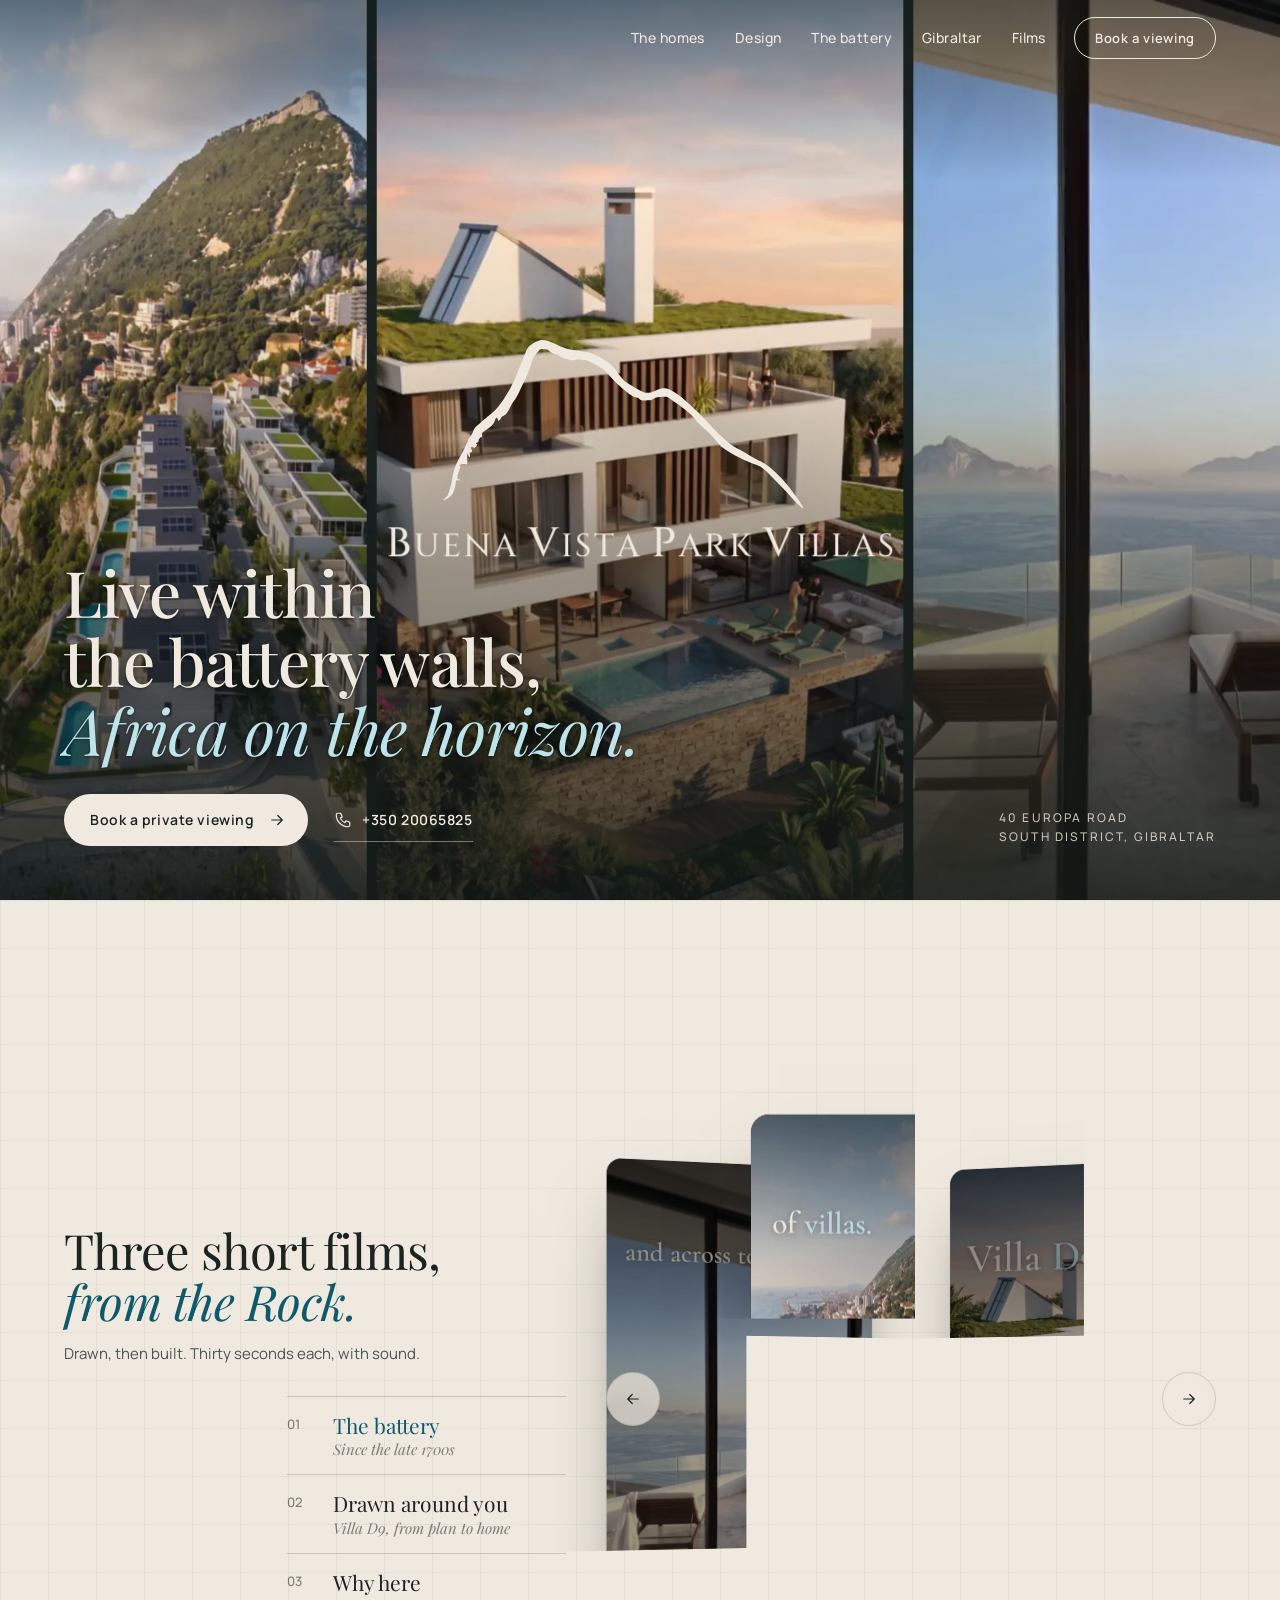
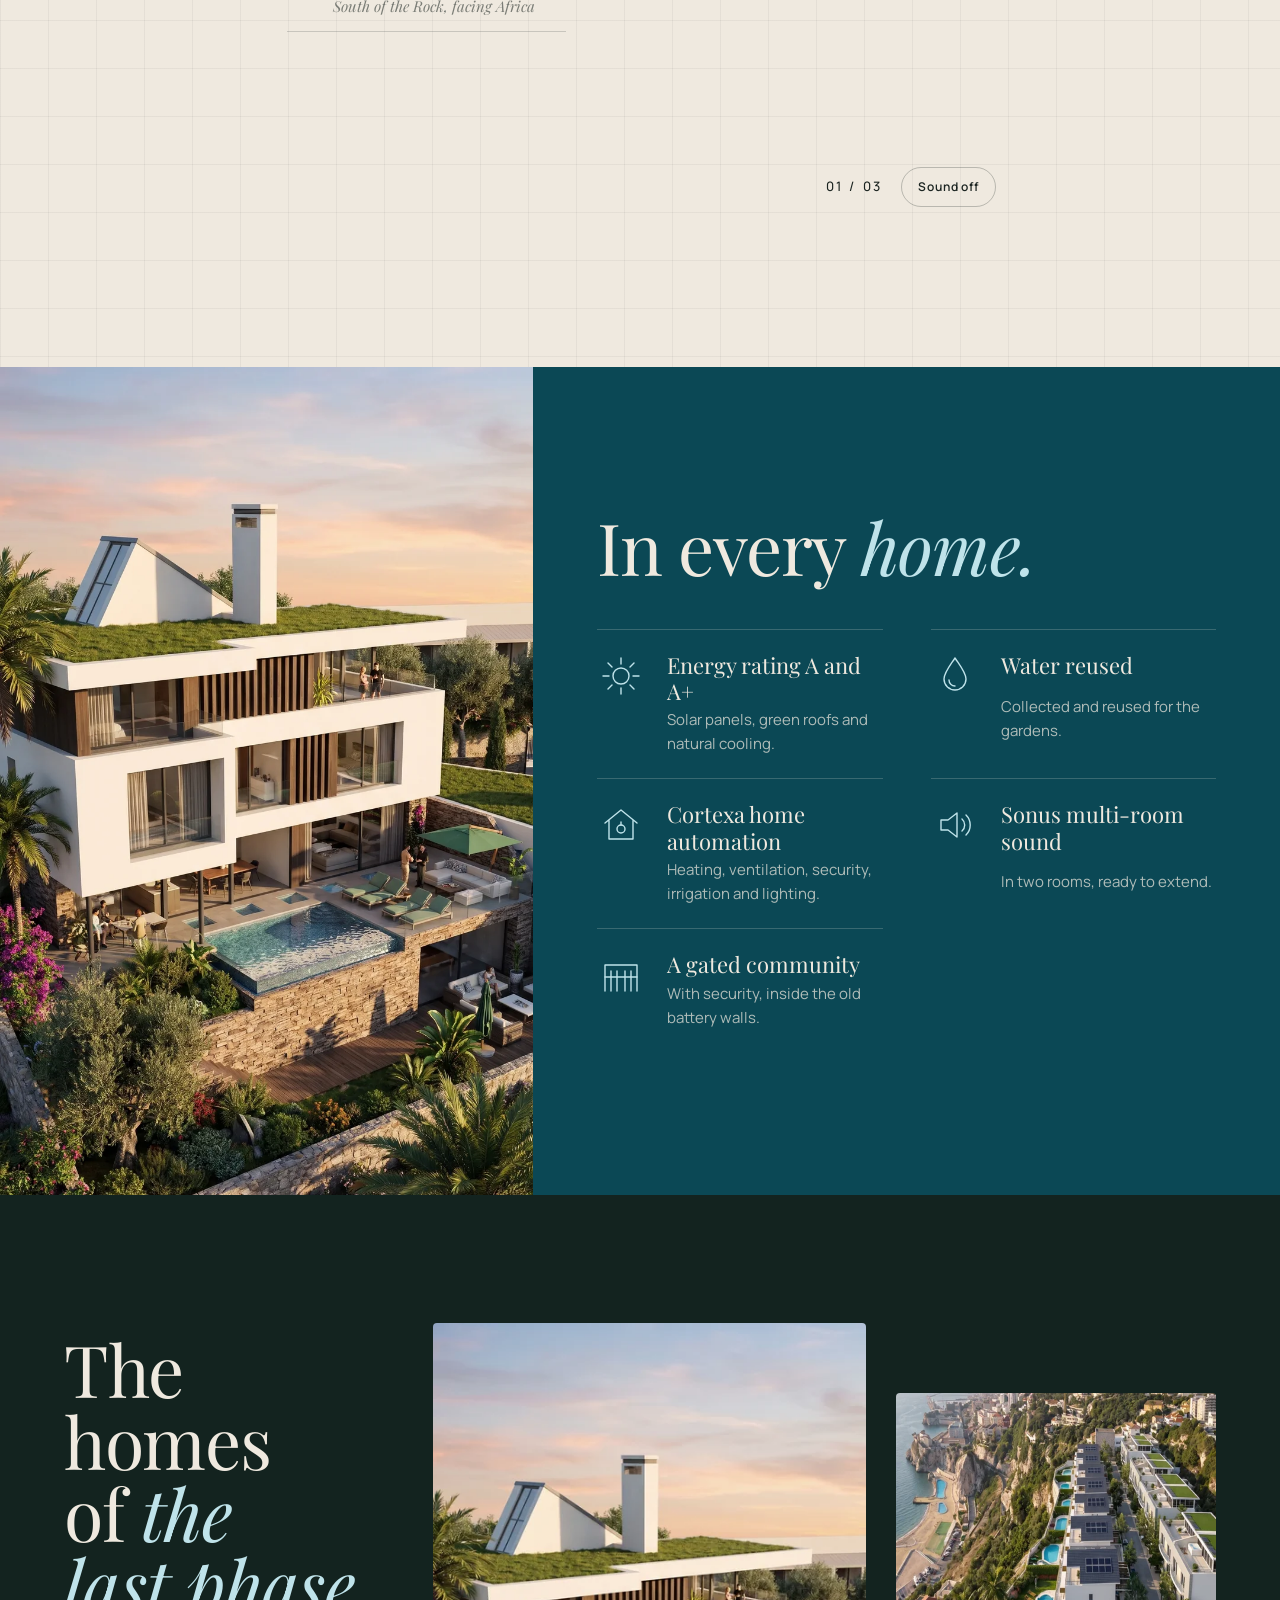
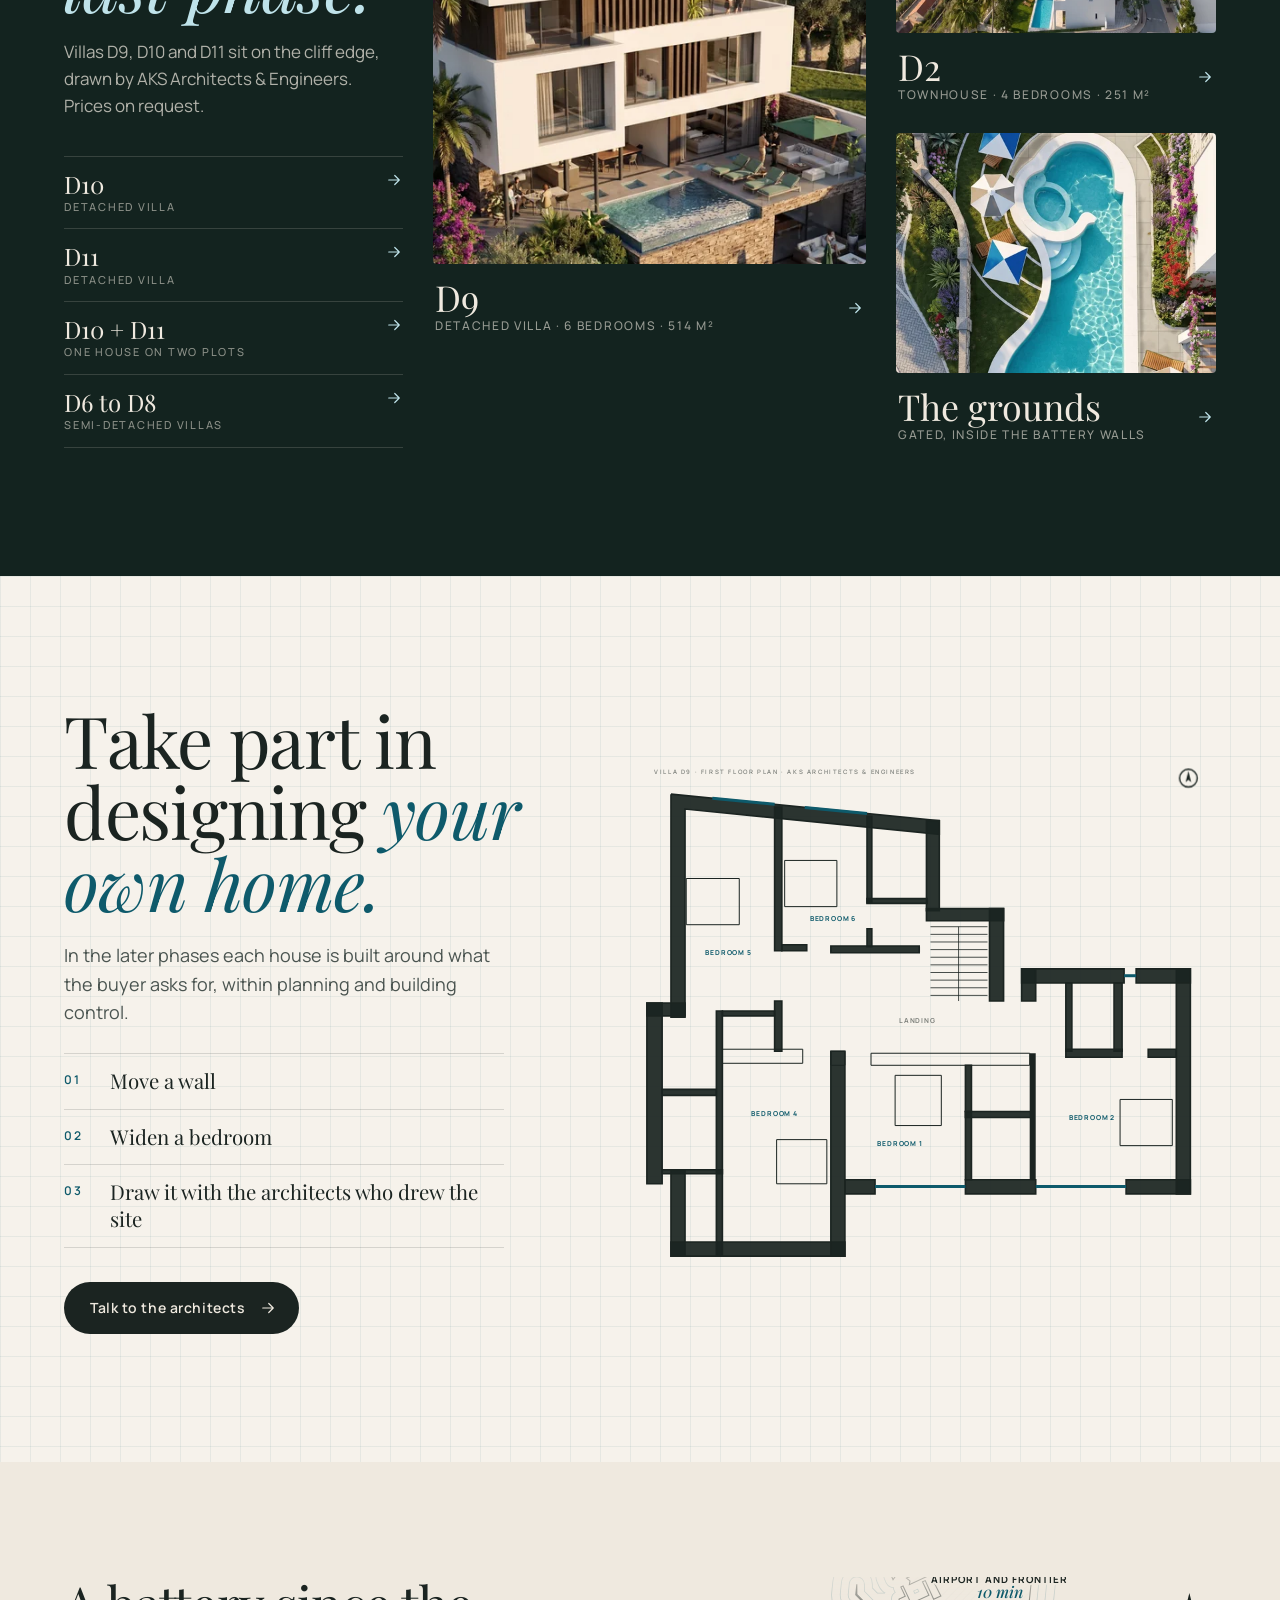
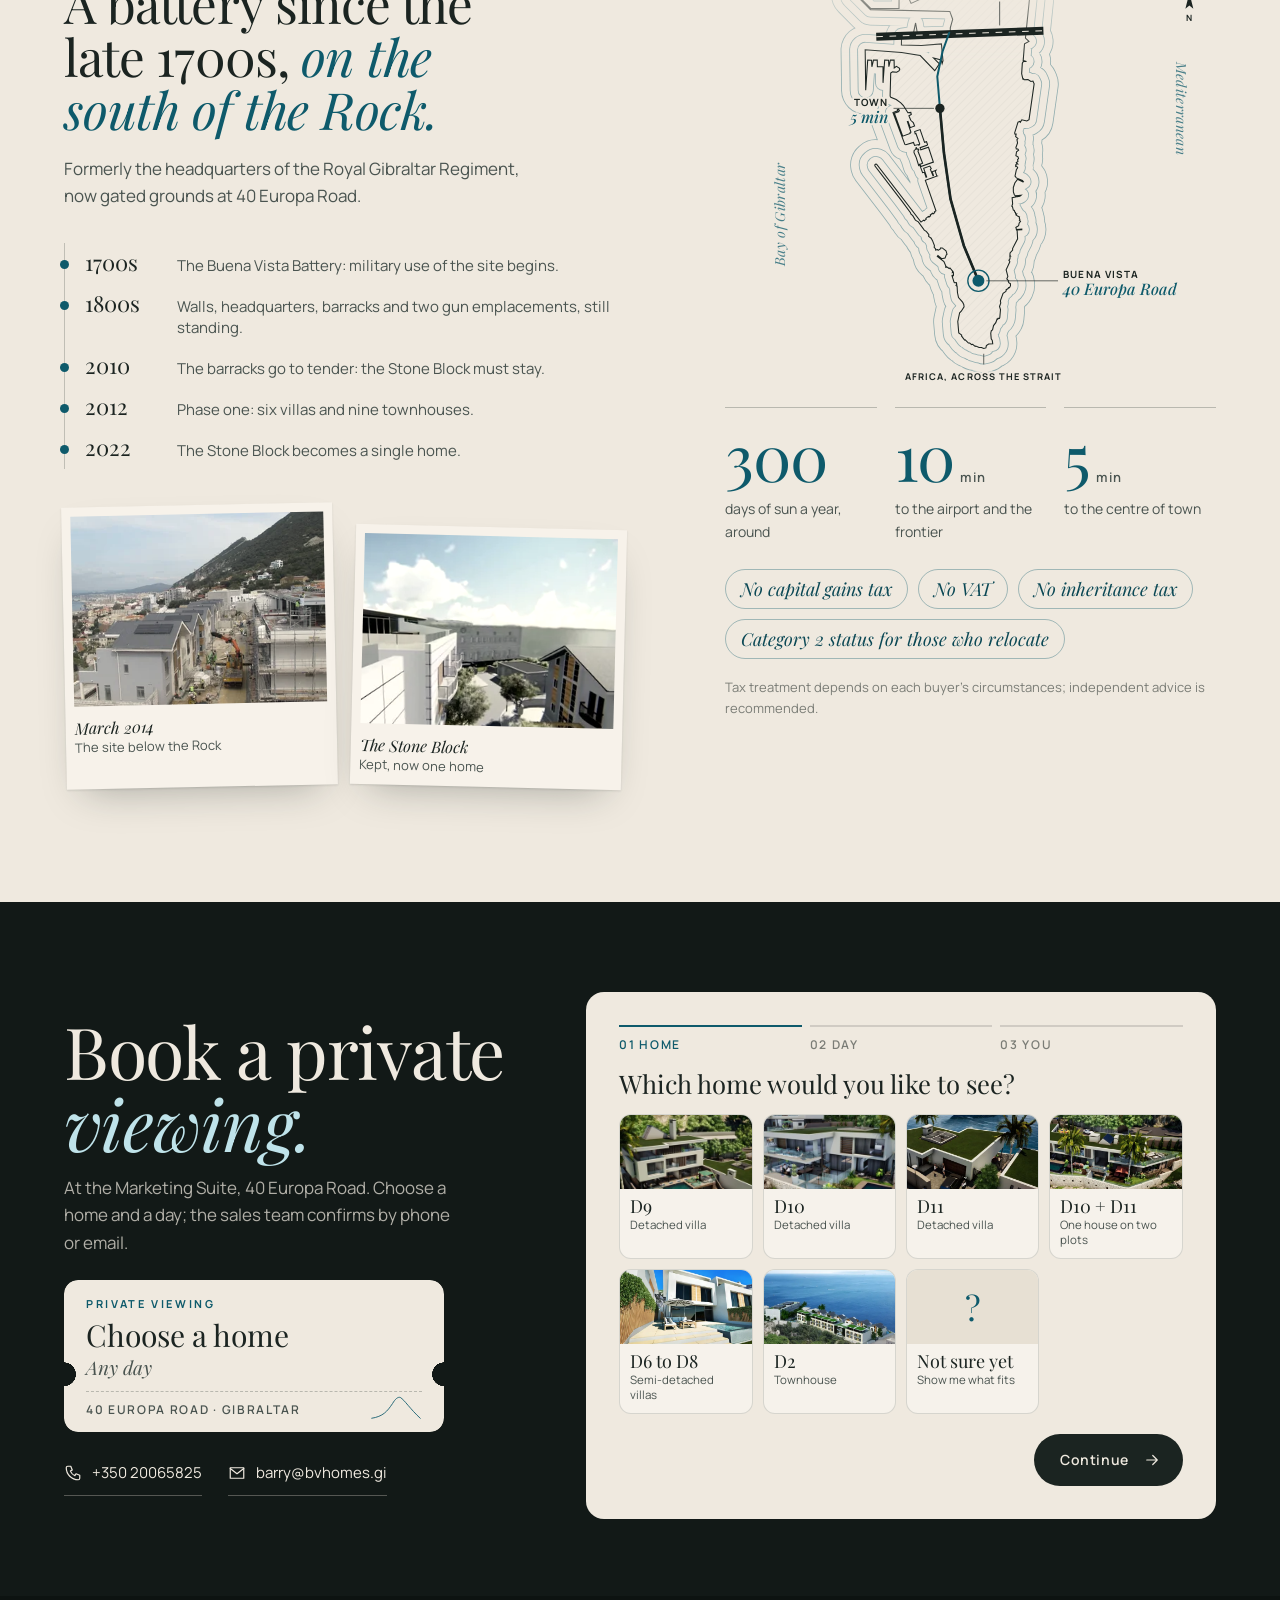
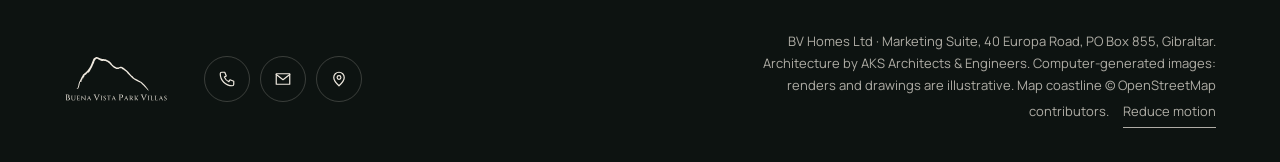
==== commit 7c7b2429: "Buena Vista: prévia atualizada" ====
--- a/index.html
+++ b/index.html
@@ -12,7 +12,7 @@
 <meta property="og:title" content="Buena Vista Park Villas | Luxury villas in Gibraltar">
 <meta property="og:description" content="Villas and townhouses on the old Buena Vista Battery, South District, Gibraltar. Views to Africa, a gated community, homes designed with the buyer. Book a private viewing: +350 20065825.">
 <meta property="og:url" content="https://tomas476.github.io/buena-vista/">
-<meta property="og:image" content="https://tomas476.github.io/buena-vista/img/og.jpg">
+<meta property="og:image" content="https://tomas476.github.io/buena-vista/img/og-v2.jpg">
 <meta property="og:image:width" content="1200">
 <meta property="og:image:height" content="630">
 <meta property="og:image:alt" content="Buena Vista Park Villas, Gibraltar: villas on the cliff edge above the sea.">
